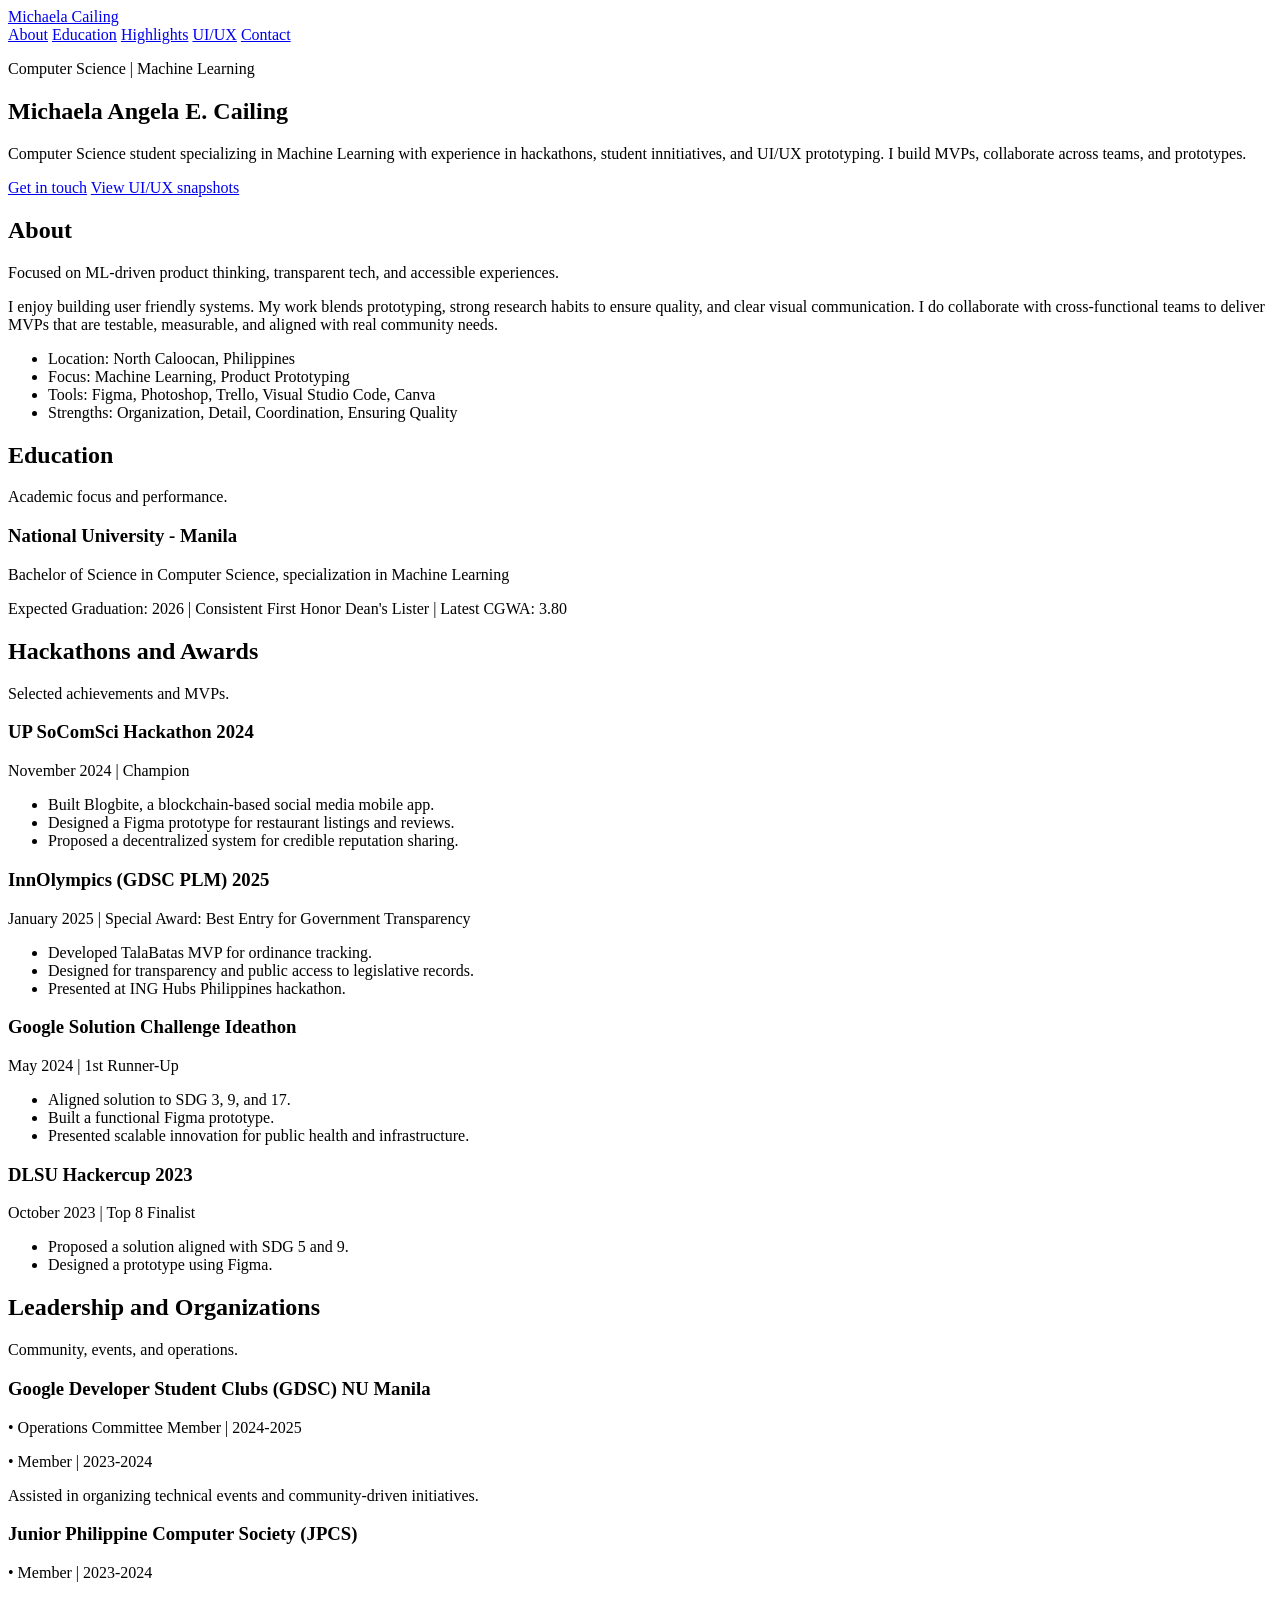
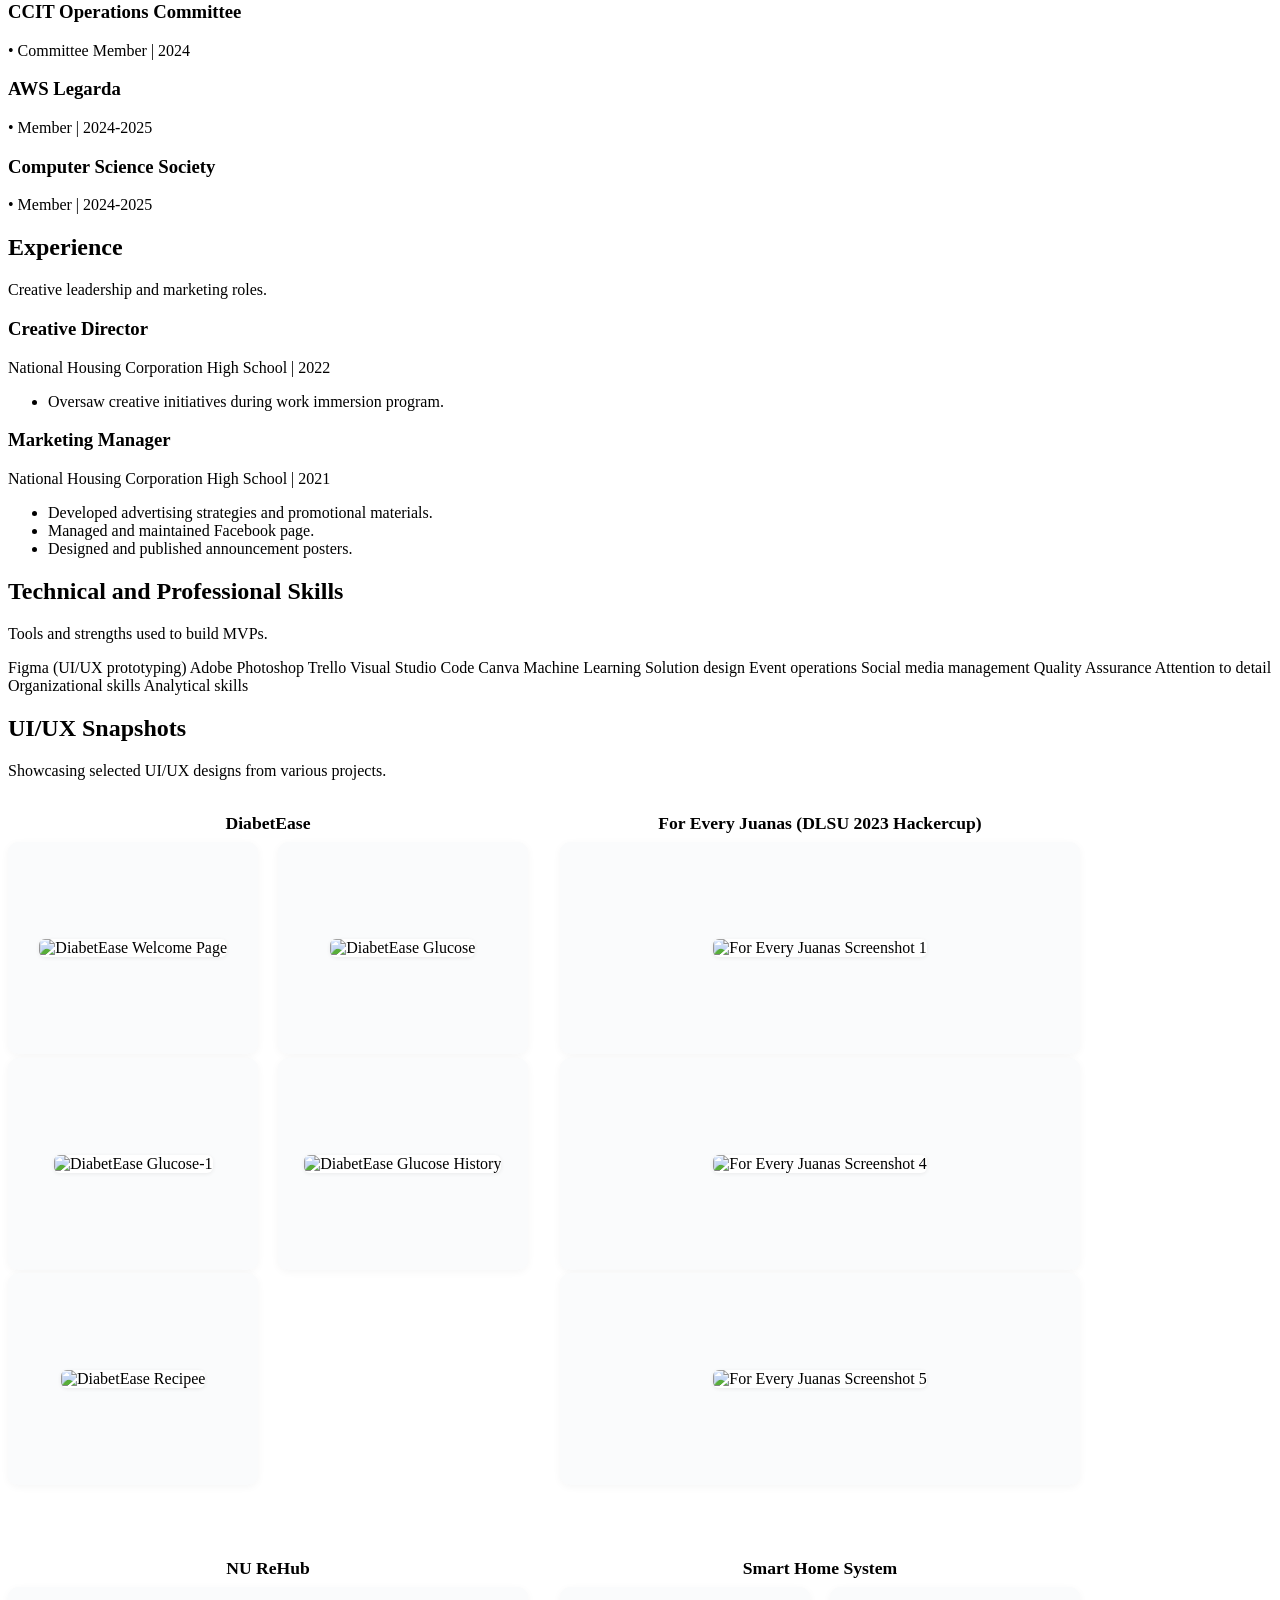
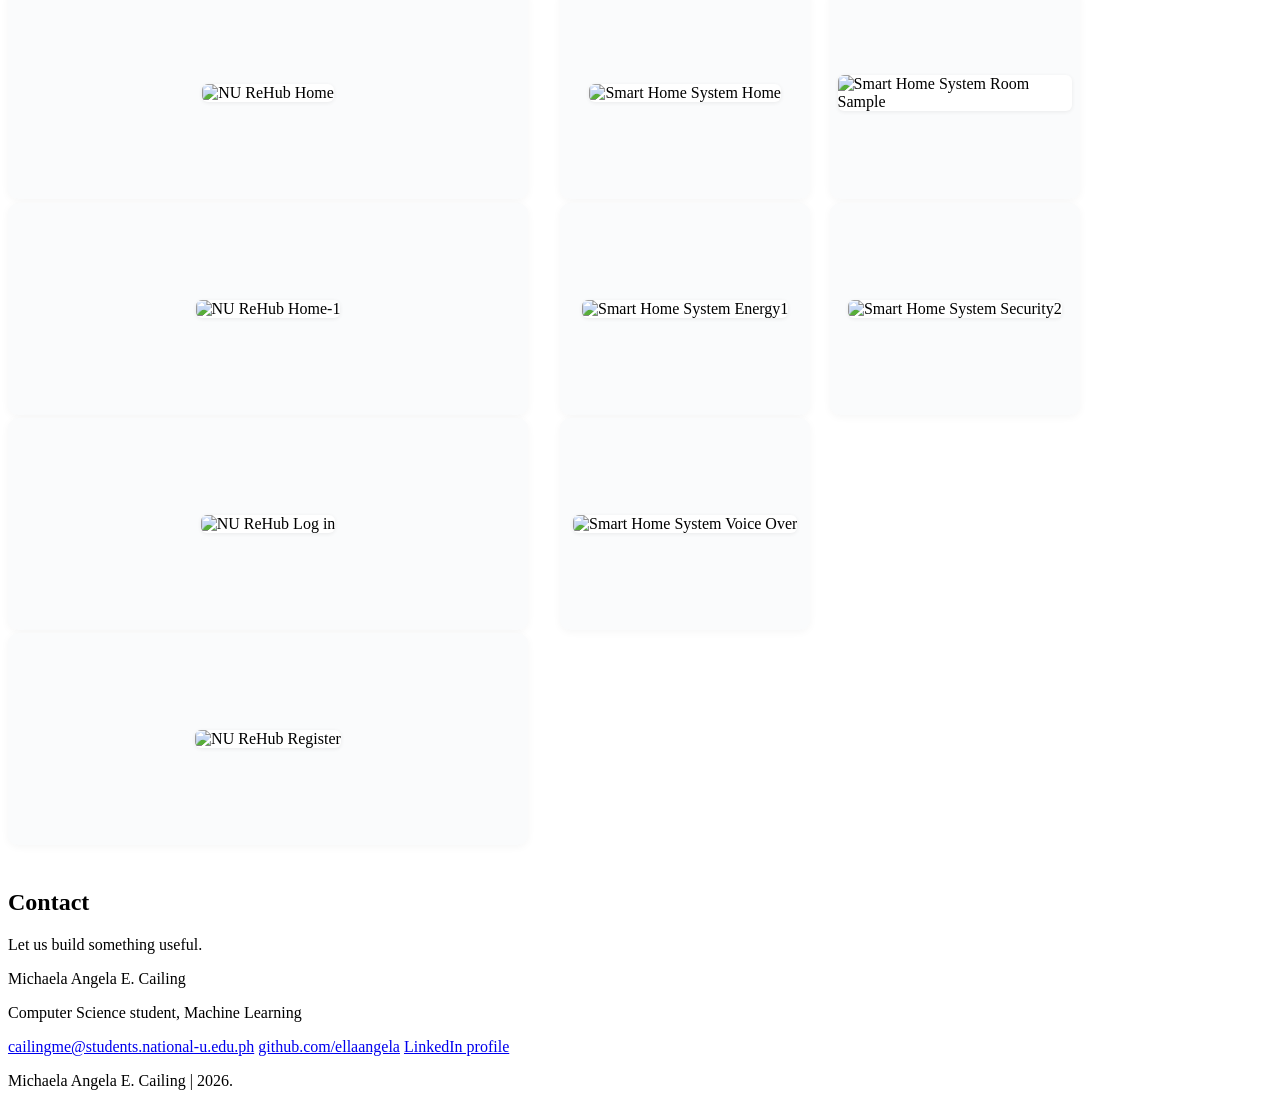
==== index.html @ 57c5bf13 "Restore index.html content" ====
<!doctype html>
<html lang="en">
  <head>
    <meta charset="utf-8" />
    <meta name="viewport" content="width=device-width, initial-scale=1" />
    <title>Michaela Angela E. Cailing | Portfolio</title>
    <meta name="description" content="Portfolio of Michaela Angela E. Cailing, Computer Science student specializing in Machine Learning." />
    <link rel="stylesheet" href="styles.css" />
  </head>
  <body>
    <div class="bg-texture" aria-hidden="true"></div>

    <header class="site-header">
      <div class="container header-inner">
        <a class="logo" href="#top">Michaela Cailing</a>
        <nav class="nav">
          <a href="#about">About</a>
          <a href="#education">Education</a>
          <a href="#highlights">Highlights</a>
          <a href="#uiux">UI/UX</a>
          <a href="#contact">Contact</a>
        </nav>
      </div>
    </header>

    <main id="top">
      <section class="hero container">
        <div class="hero-text">
          <p class="eyebrow">Computer Science | Machine Learning</p>
          <h1>Michaela Angela E. Cailing</h1>
          <p class="lead">
            Computer Science student specializing in Machine Learning with experience in hackathons, student innitiatives,
            and UI/UX prototyping. I build MVPs, collaborate across teams, and prototypes.
          </p>
          <div class="hero-actions">
            <a class="btn" href="#contact">Get in touch</a>
            <a class="btn ghost" href="#uiux">View UI/UX snapshots</a>
          </div>
        </div>
      </section>

      <section id="about" class="section container reveal">
        <div class="section-head">
          <h2>About</h2>
          <p>Focused on ML-driven product thinking, transparent tech, and accessible experiences.</p>
        </div>
        <div class="two-col">
          <p>
            I enjoy building user friendly systems. My work blends prototyping, strong
            research habits to ensure quality, and clear visual communication. I do collaborate with cross-functional teams to deliver
            MVPs that are testable, measurable, and aligned with real community needs.
          </p>
          <ul class="quick-facts">
            <li>Location: North Caloocan, Philippines</li>
            <li>Focus: Machine Learning, Product Prototyping</li>
            <li>Tools: Figma, Photoshop, Trello, Visual Studio Code, Canva</li>
            <li>Strengths: Organization, Detail, Coordination, Ensuring Quality</li>
          </ul>
        </div>
      </section>

      <section id="education" class="section container reveal">
        <div class="section-head">
          <h2>Education</h2>
          <p>Academic focus and performance.</p>
        </div>
        <div class="card">
          <h3>National University - Manila</h3>
          <p>Bachelor of Science in Computer Science, specialization in Machine Learning</p>
          <p class="muted">Expected Graduation: 2026 | Consistent First Honor Dean's Lister | Latest CGWA: 3.80</p>
        </div>
      </section>

      <section id="highlights" class="section container reveal">
        <div class="section-head">
          <h2>Hackathons and Awards</h2>
          <p>Selected achievements and MVPs.</p>
        </div>
        <div class="grid">
          <article class="card">
            <h3>UP SoComSci Hackathon 2024</h3>
            <p class="muted">November 2024 | Champion</p>
            <ul>
              <li>Built Blogbite, a blockchain-based social media mobile app.</li>
              <li>Designed a Figma prototype for restaurant listings and reviews.</li>
              <li>Proposed a decentralized system for credible reputation sharing.</li>
            </ul>
          </article>
          <article class="card">
            <h3>InnOlympics (GDSC PLM) 2025</h3>
            <p class="muted">January 2025 | Special Award: Best Entry for Government Transparency</p>
            <ul>
              <li>Developed TalaBatas MVP for ordinance tracking.</li>
              <li>Designed for transparency and public access to legislative records.</li>
              <li>Presented at ING Hubs Philippines hackathon.</li>
            </ul>
          </article>
          <article class="card">
            <h3>Google Solution Challenge Ideathon</h3>
            <p class="muted">May 2024 | 1st Runner-Up</p>
            <ul>
              <li>Aligned solution to SDG 3, 9, and 17.</li>
              <li>Built a functional Figma prototype.</li>
              <li>Presented scalable innovation for public health and infrastructure.</li>
            </ul>
          </article>
          <article class="card">
            <h3>DLSU Hackercup 2023</h3>
            <p class="muted">October 2023 | Top 8 Finalist</p>
            <ul>
              <li>Proposed a solution aligned with SDG 5 and 9.</li>
              <li>Designed a prototype using Figma.</li>
            </ul>
          </article>
        </div>
      </section>

      <section id="leadership" class="section container reveal">
        <div class="section-head">
          <h2>Leadership and Organizations</h2>
          <p>Community, events, and operations.</p>
        </div>
        <div class="grid">
          <div class="card">
            <h3>Google Developer Student Clubs (GDSC) NU Manila</h3>
            <p class="muted">• Operations Committee Member | 2024-2025</p>
            <p class="muted">• Member | 2023-2024</p>
            <p>Assisted in organizing technical events and community-driven initiatives.</p>
          </div>
          <div class="card">
            <h3>Junior Philippine Computer Society (JPCS)</h3>
            <p class="muted">• Member | 2023-2024</p>
          </div>
          <div class="card">
            <h3>CCIT Operations Committee</h3>
            <p class="muted">• Committee Member | 2024</p>
          </div>
          <div class="card">
            <h3>AWS Legarda</h3>
            <p class="muted">• Member | 2024-2025</p>
          </div>
          <div class="card">
            <h3>Computer Science Society</h3>
            <p class="muted">• Member | 2024-2025</p>
          </div>
        </div>
      </section>

      <section id="experience" class="section container reveal">
        <div class="section-head">
          <h2>Experience</h2>
          <p>Creative leadership and marketing roles.</p>
        </div>
        <div class="grid">
          <div class="card">
            <h3>Creative Director</h3>
            <p class="muted">National Housing Corporation High School | 2022</p>
            <ul>
              <li>Oversaw creative initiatives during work immersion program.</li>
            </ul>
          </div>
          <div class="card">
            <h3>Marketing Manager</h3>
            <p class="muted">National Housing Corporation High School | 2021</p>
            <ul>
              <li>Developed advertising strategies and promotional materials.</li>
              <li>Managed and maintained Facebook page.</li>
              <li>Designed and published announcement posters.</li>
            </ul>
          </div>
        </div>
      </section>

      <section id="skills" class="section container reveal">
        <div class="section-head">
          <h2>Technical and Professional Skills</h2>
          <p>Tools and strengths used to build MVPs.</p>
        </div>
        <div class="tags">
          <span>Figma (UI/UX prototyping)</span>
          <span>Adobe Photoshop</span>
          <span>Trello</span>
          <span>Visual Studio Code</span>
          <span>Canva</span>
          <span>Machine Learning</span>
          <span>Solution design</span>
          <span>Event operations</span>
          <span>Social media management</span>
          <span>Quality Assurance</span>
          <span>Attention to detail</span>
          <span>Organizational skills</span>
          <span>Analytical skills</span>
        </div>
      </section>

      <section id="uiux" class="section container reveal">
        <div class="section-head">
          <h2>UI/UX Snapshots</h2>
          <p>Showcasing selected UI/UX designs from various projects.</p>
        </div>
        <style>
          .gallery {
            display: flex;
            flex-wrap: wrap;
            gap: 2rem;
            justify-content: flex-start;
          }
          .snapshot-group {
            flex: 1 1 420px;
            min-width: 320px;
            max-width: 520px;
            margin-bottom: 2.5rem;
          }
          .snapshot-group h3 {
            margin-bottom: 0.5rem;
            font-size: 1.1rem;
            text-align: center;
          }
          .snapshot-list {
            display: grid;
            grid-template-columns: repeat(auto-fit, minmax(180px, 1fr));
            gap: 1.2rem;
          }
          .snapshot-list.one-col {
            grid-template-columns: 1fr;
          }
          .snapshot {
            display: flex;
            justify-content: center;
            align-items: center;
            background: #fafbfc;
            border-radius: 10px;
            box-shadow: 0 2px 8px rgba(0,0,0,0.04);
            padding: 0.5rem;
            min-height: 180px;
            height: 100%;
          }
          .snapshot img {
            max-width: 100%;
            max-height: 340px;
            width: auto;
            height: auto;
            object-fit: contain;
            border-radius: 6px;
            box-shadow: 0 1px 4px rgba(0,0,0,0.07);
            background: #fff;
          }
        </style>
        <div class="gallery">
          <div class="snapshot-group">
            <h3>DiabetEase</h3>
            <div class="snapshot-list">
              <div class="snapshot"><img src="assets/DiabetEase/Welcome Page.png" alt="DiabetEase Welcome Page" /></div>
              <div class="snapshot"><img src="assets/DiabetEase/Glucose.png" alt="DiabetEase Glucose" /></div>
              <div class="snapshot"><img src="assets/DiabetEase/Glucose-1.png" alt="DiabetEase Glucose-1" /></div>
              <div class="snapshot"><img src="assets/DiabetEase/Glucose History.png" alt="DiabetEase Glucose History" /></div>
              <div class="snapshot"><img src="assets/DiabetEase/Recipee.png" alt="DiabetEase Recipee" /></div>
            </div>
          </div>
          <div class="snapshot-group">
            <h3>For Every Juanas (DLSU 2023 Hackercup)</h3>
            <div class="snapshot-list one-col">
              <div class="snapshot"><img src="assets/For Every Juanas (DLSU 2023 Hackercup)/Screenshot_1.png" alt="For Every Juanas Screenshot 1" /></div>
              <div class="snapshot"><img src="assets/For Every Juanas (DLSU 2023 Hackercup)/Screenshot_4.png" alt="For Every Juanas Screenshot 4" /></div>
              <div class="snapshot"><img src="assets/For Every Juanas (DLSU 2023 Hackercup)/Screenshot_5.png" alt="For Every Juanas Screenshot 5" /></div>
            </div>
          </div>
          <div class="snapshot-group">
            <h3>NU ReHub</h3>
            <div class="snapshot-list one-col">
              <div class="snapshot"><img src="assets/NU ReHub/Home.png" alt="NU ReHub Home" /></div>
              <div class="snapshot"><img src="assets/NU ReHub/Home-1.png" alt="NU ReHub Home-1" /></div>
              <div class="snapshot"><img src="assets/NU ReHub/Log in.png" alt="NU ReHub Log in" /></div>
              <div class="snapshot"><img src="assets/NU ReHub/Register.png" alt="NU ReHub Register" /></div>
            </div>
          </div>
          <div class="snapshot-group">
            <h3>Smart Home System</h3>
            <div class="snapshot-list">
              <div class="snapshot"><img src="assets/Smart Home System/Home.png" alt="Smart Home System Home" /></div>
              <div class="snapshot"><img src="assets/Smart Home System/Room Sample.png" alt="Smart Home System Room Sample" /></div>
              <div class="snapshot"><img src="assets/Smart Home System/Energy1.png" alt="Smart Home System Energy1" /></div>
              <div class="snapshot"><img src="assets/Smart Home System/Security2.png" alt="Smart Home System Security2" /></div>
              <div class="snapshot"><img src="assets/Smart Home System/Voice Over.png" alt="Smart Home System Voice Over" /></div>
            </div>
          </div>
        </div>
      </section>

      <section id="contact" class="section container reveal">
        <div class="section-head">
          <h2>Contact</h2>
          <p>Let us build something useful.</p>
        </div>
        <div class="contact-card">
          <div>
            <p class="contact-name">Michaela Angela E. Cailing</p>
            <p class="muted">Computer Science student, Machine Learning</p>
          </div>
          <div class="contact-links">
            <a href="mailto:cailingme@students.national-u.edu.ph">cailingme@students.national-u.edu.ph</a>
            <a href="https://github.com/ellaangela" target="_blank" rel="noreferrer">github.com/ellaangela</a>
            <a href="https://www.linkedin.com/in/michaela-angela-e-cailing-a503332a2/" target="_blank" rel="noreferrer">LinkedIn profile</a>
          </div>
        </div>
      </section>
    </main>

    <footer class="site-footer">
      <div class="container footer-inner">
        <p>Michaela Angela E. Cailing | 2026.</p>
      </div>
    </footer>

    <script src="script.js"></script>
  </body>
</html>
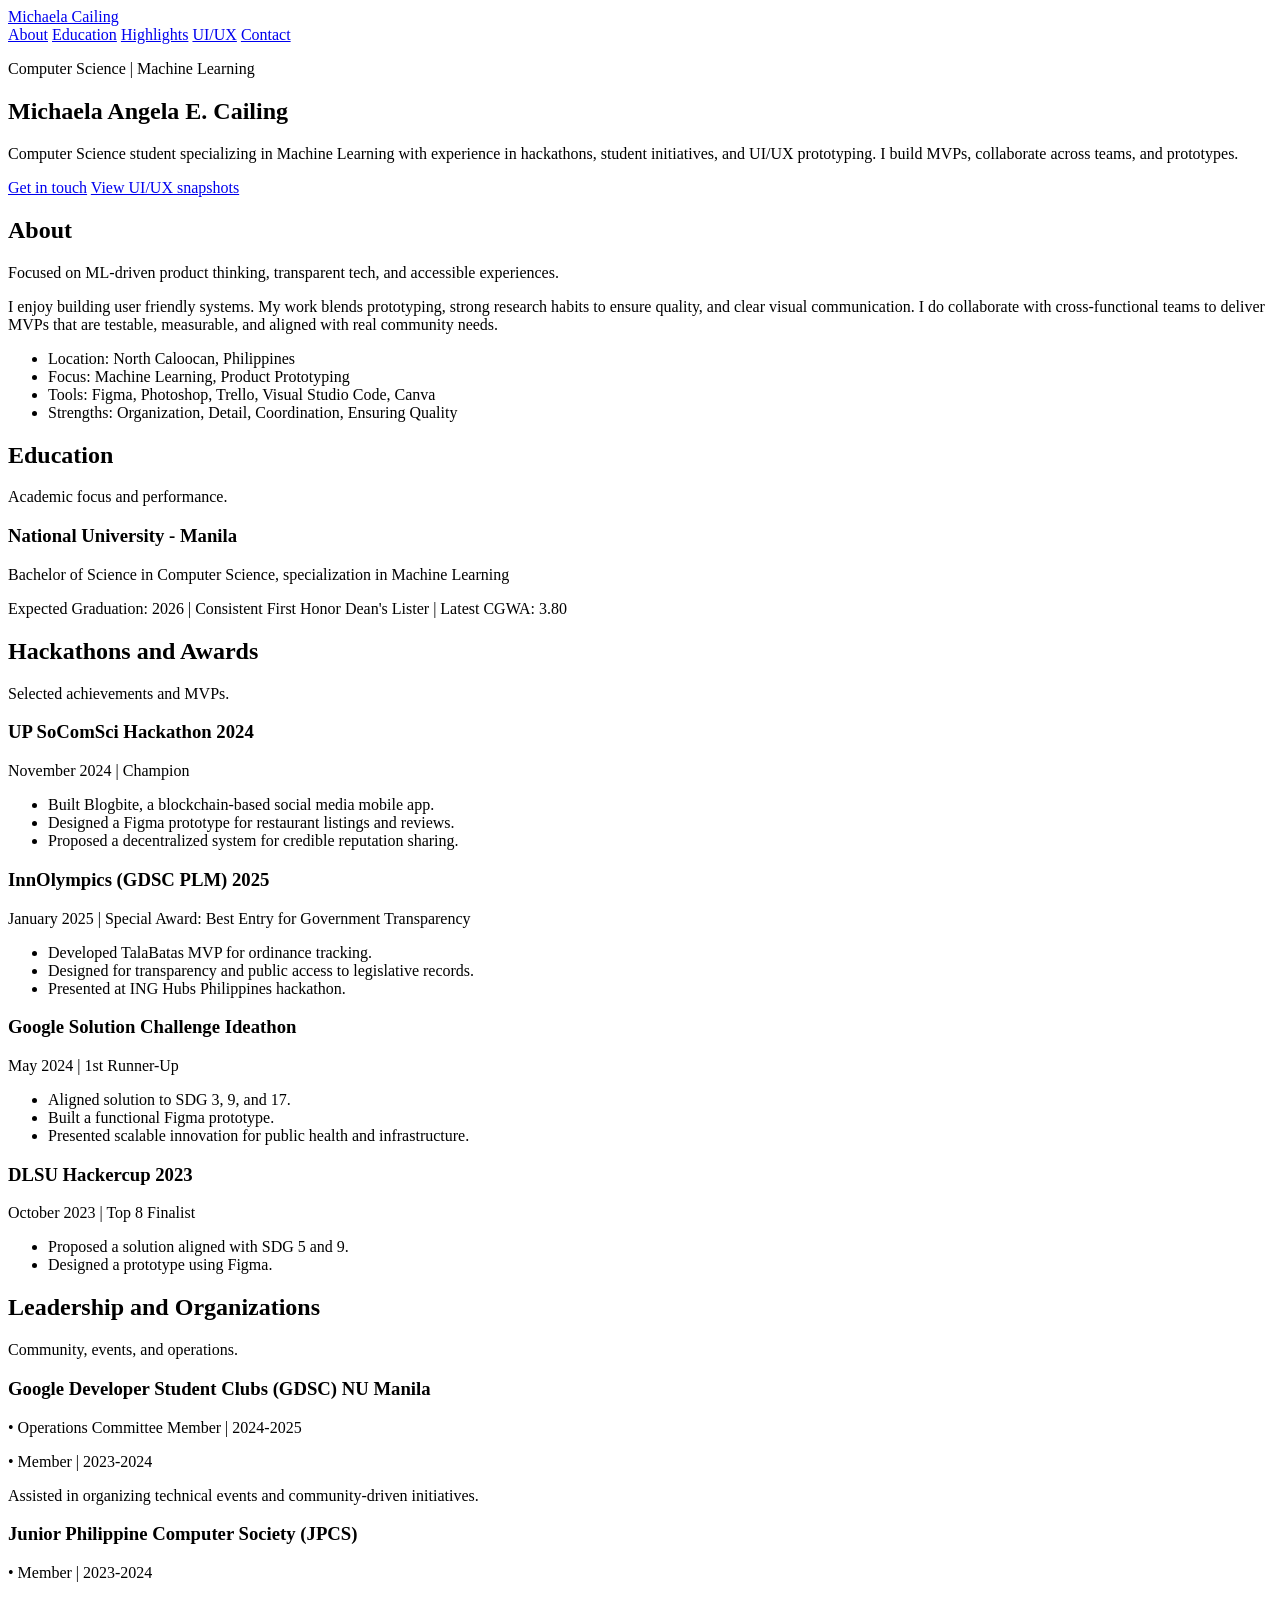
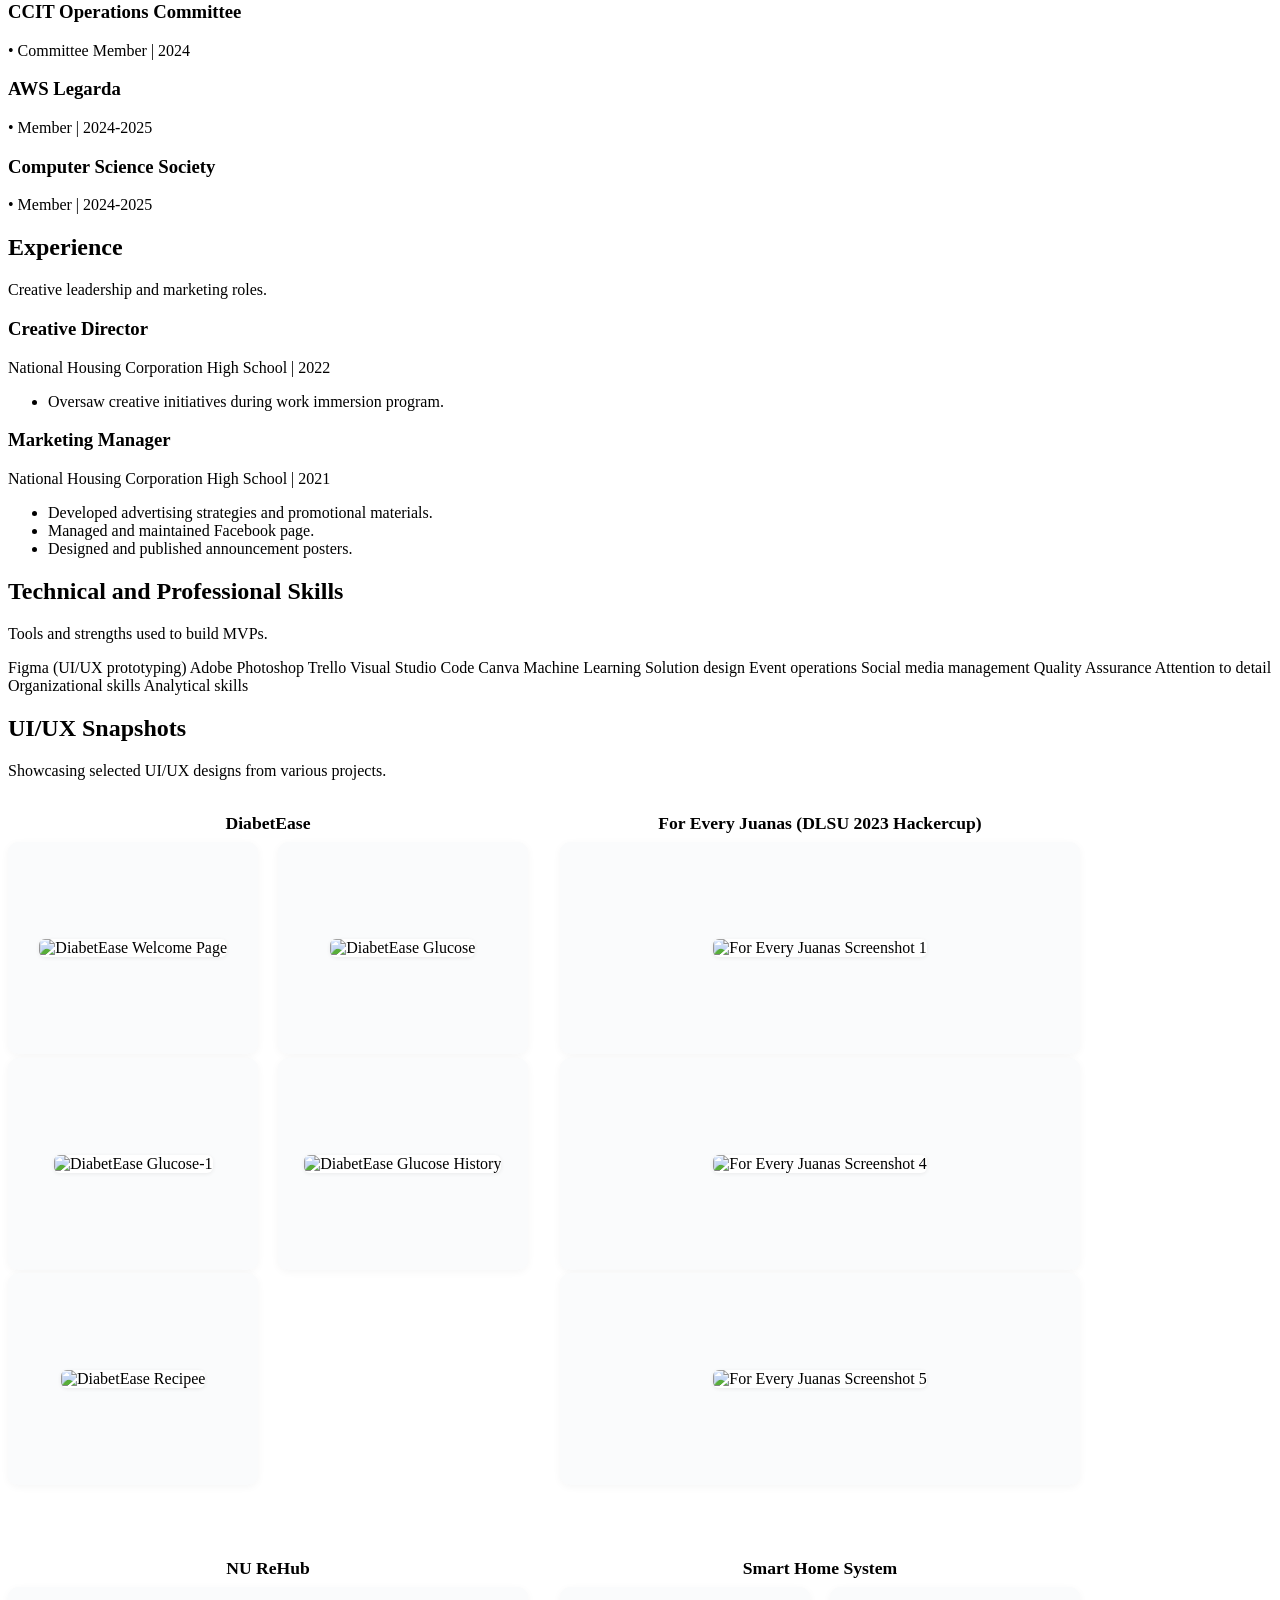
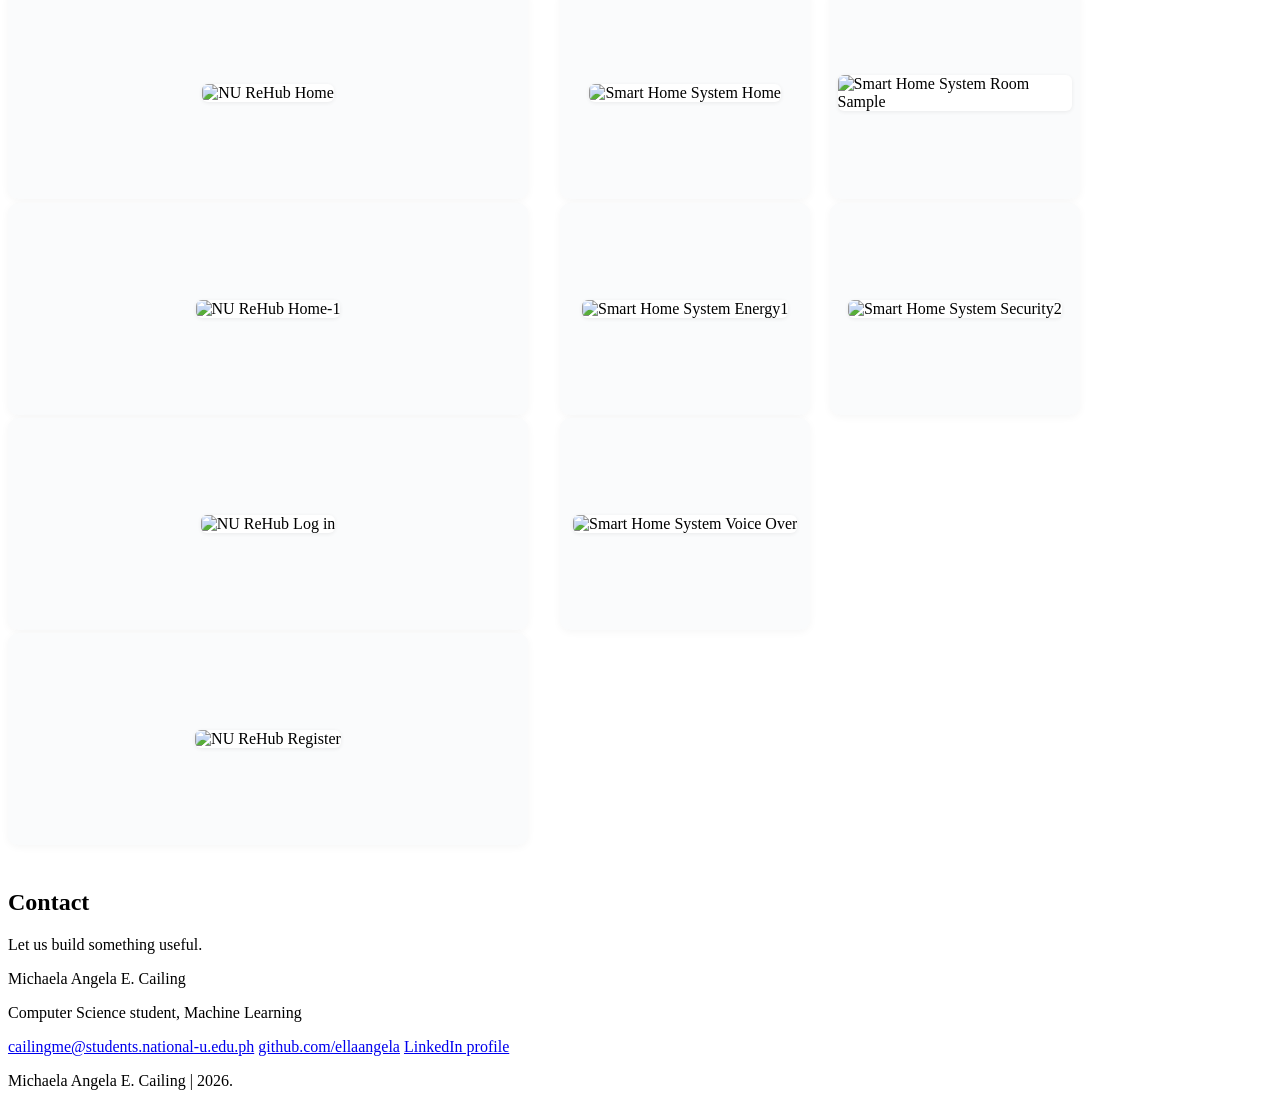
==== commit 1afebe8d: "Update index.html" ====
--- a/index.html
+++ b/index.html
@@ -29,7 +29,7 @@
           <p class="eyebrow">Computer Science | Machine Learning</p>
           <h1>Michaela Angela E. Cailing</h1>
           <p class="lead">
-            Computer Science student specializing in Machine Learning with experience in hackathons, student innitiatives,
+            Computer Science student specializing in Machine Learning with experience in hackathons, student initiatives,
             and UI/UX prototyping. I build MVPs, collaborate across teams, and prototypes.
           </p>
           <div class="hero-actions">
@@ -316,3 +316,4 @@
   </body>
 </html>
 
+
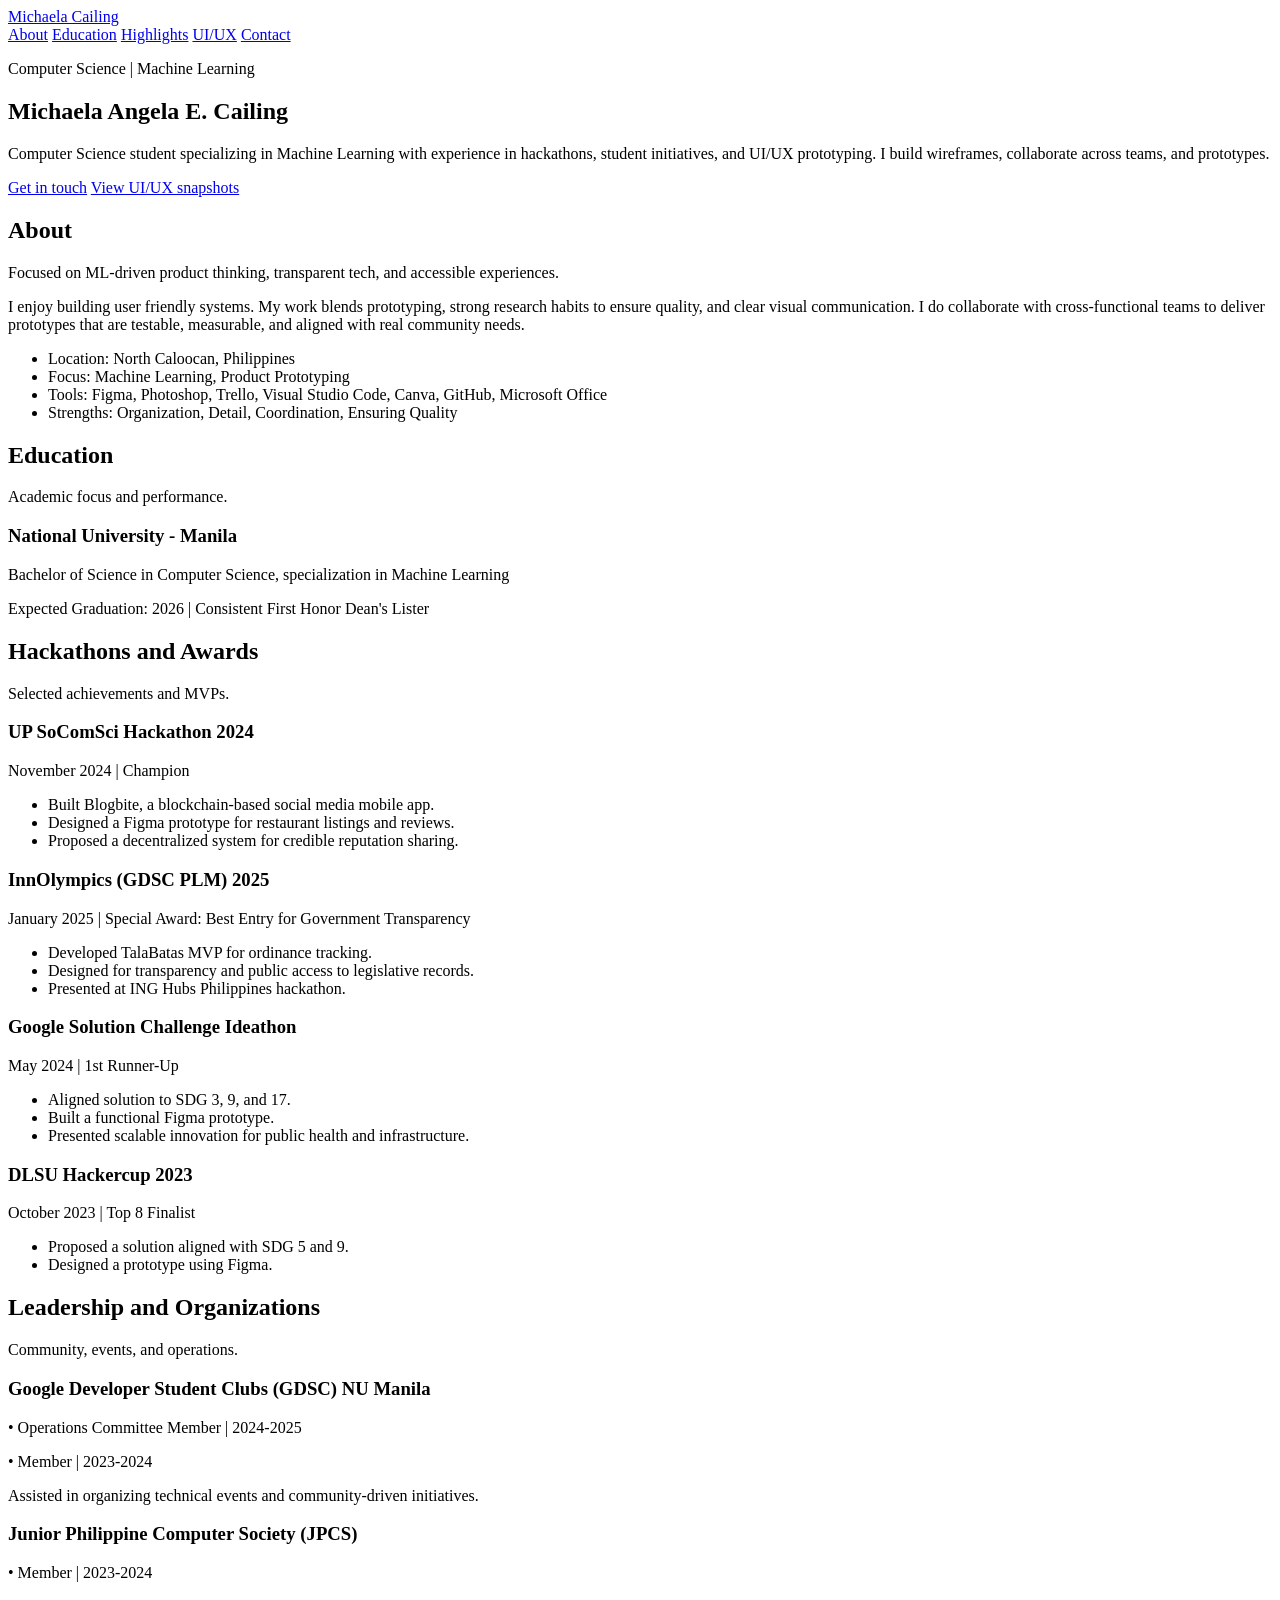
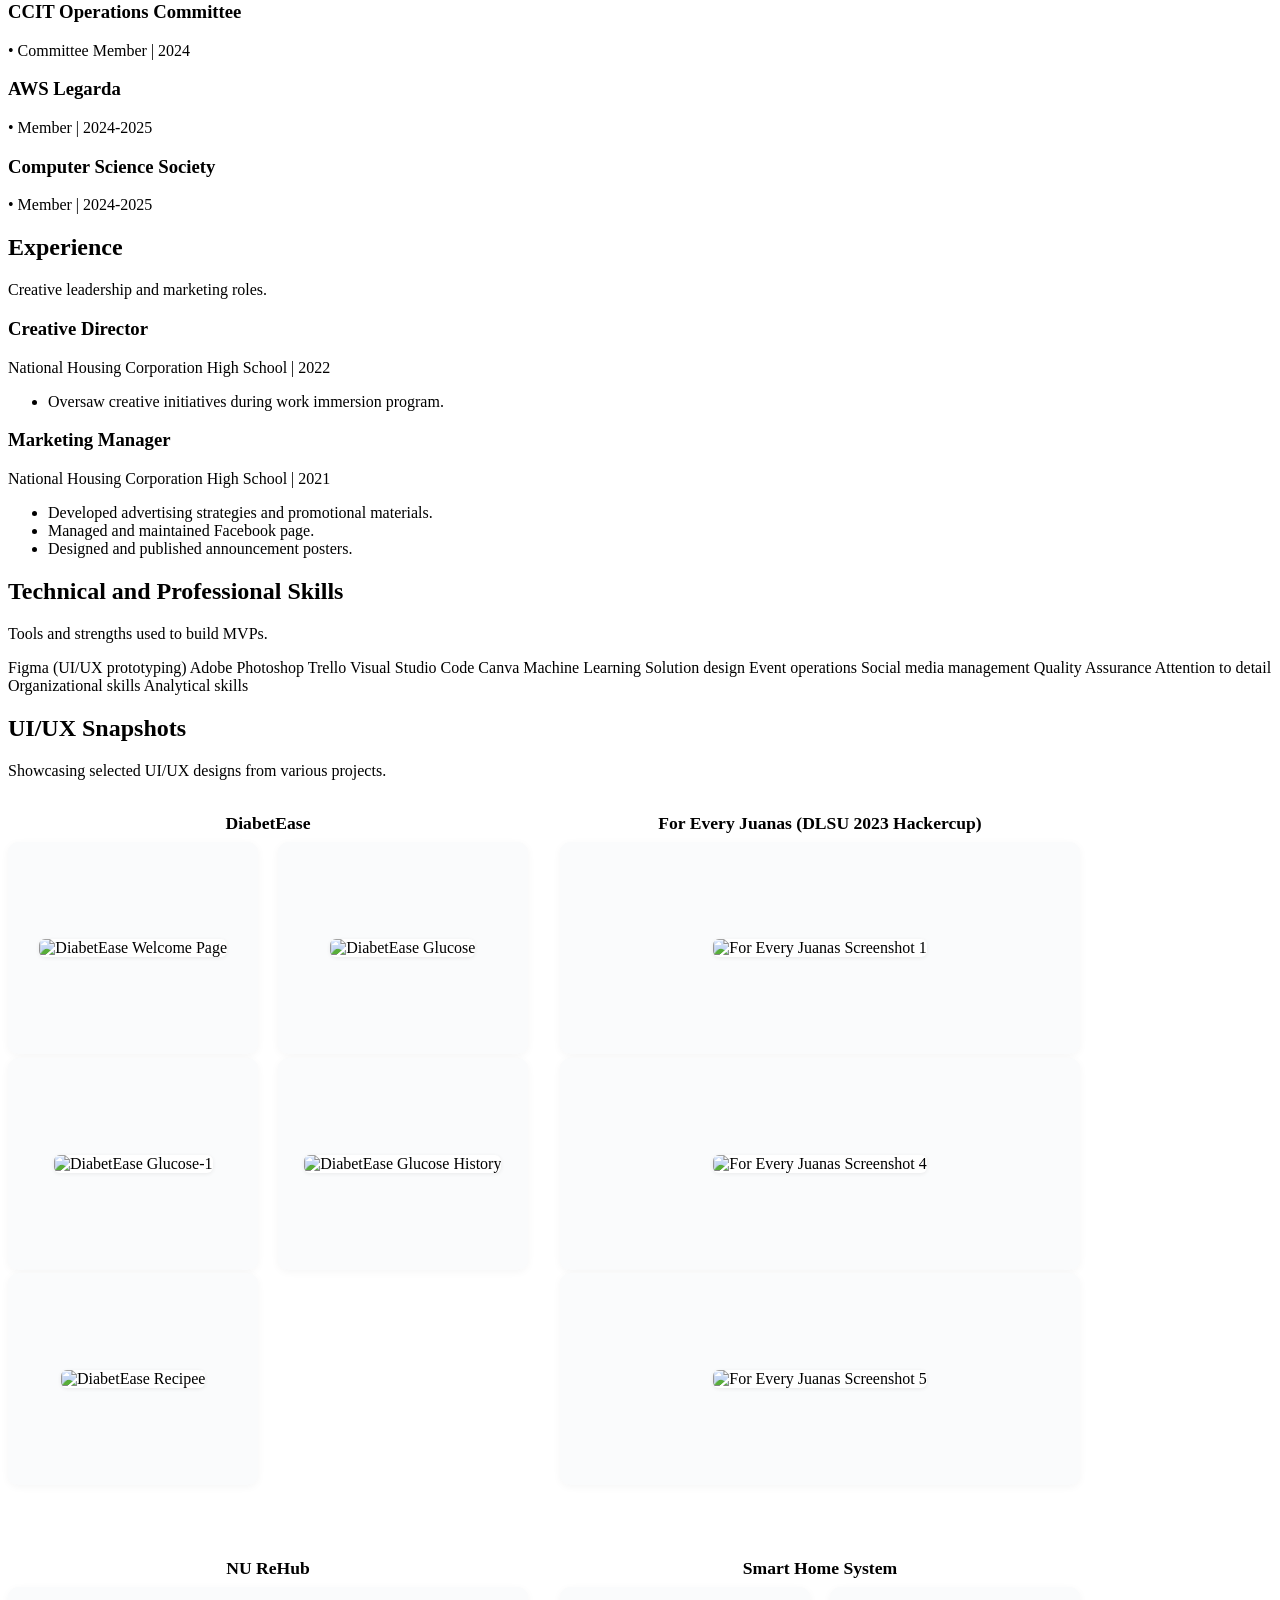
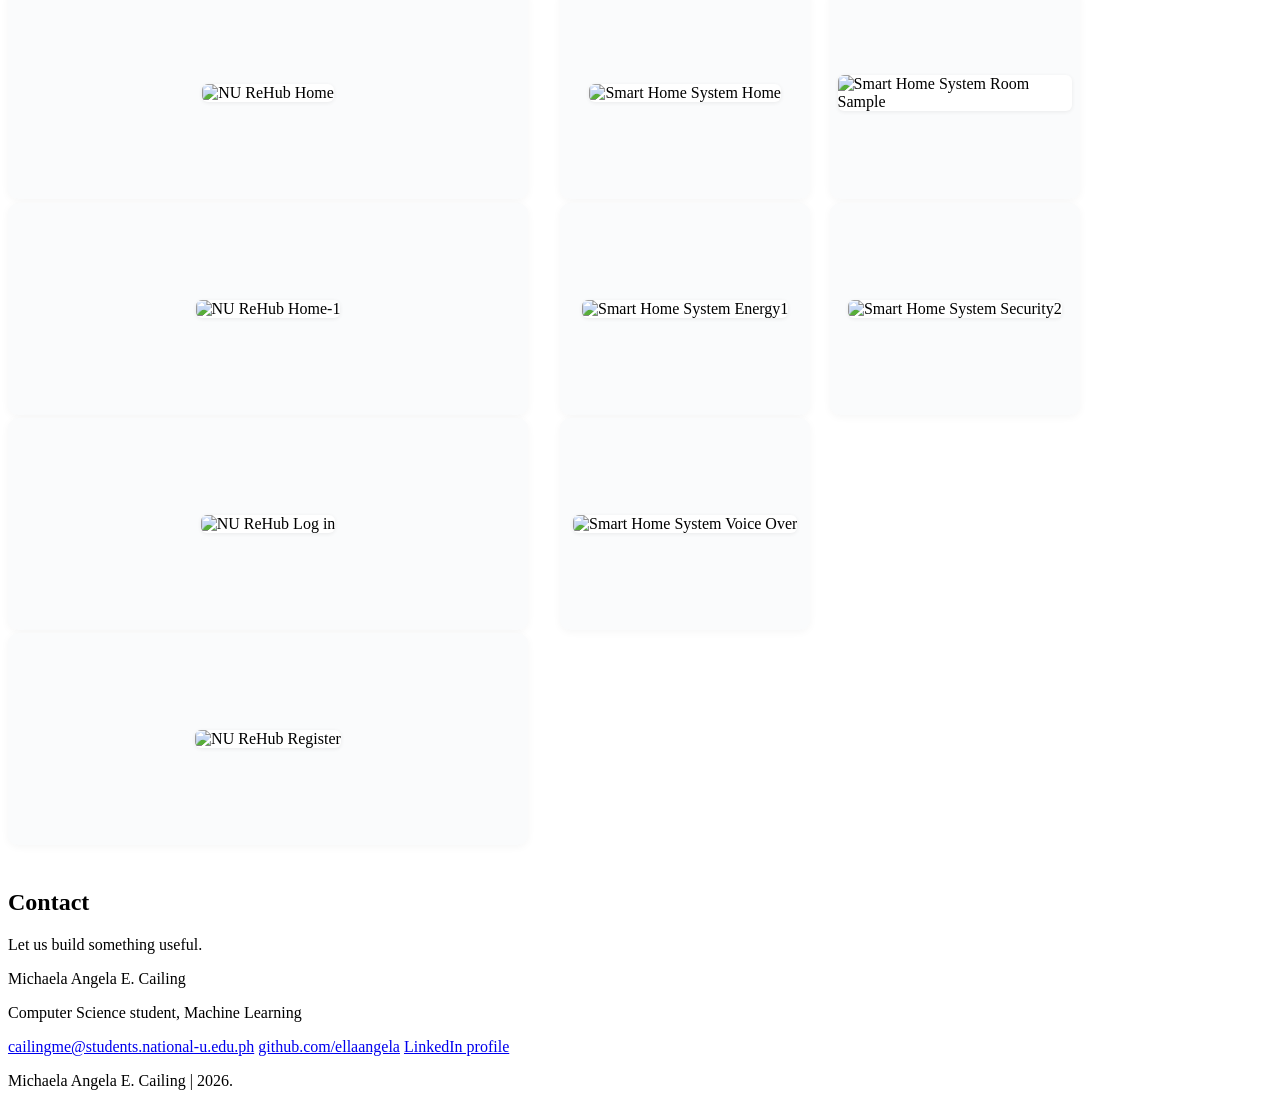
==== commit 3efcf8b4: "Update index.html" ====
--- a/index.html
+++ b/index.html
@@ -30,7 +30,7 @@
           <h1>Michaela Angela E. Cailing</h1>
           <p class="lead">
             Computer Science student specializing in Machine Learning with experience in hackathons, student initiatives,
-            and UI/UX prototyping. I build MVPs, collaborate across teams, and prototypes.
+            and UI/UX prototyping. I build wireframes, collaborate across teams, and prototypes.
           </p>
           <div class="hero-actions">
             <a class="btn" href="#contact">Get in touch</a>
@@ -48,12 +48,12 @@
           <p>
             I enjoy building user friendly systems. My work blends prototyping, strong
             research habits to ensure quality, and clear visual communication. I do collaborate with cross-functional teams to deliver
-            MVPs that are testable, measurable, and aligned with real community needs.
+            prototypes that are testable, measurable, and aligned with real community needs.
           </p>
           <ul class="quick-facts">
             <li>Location: North Caloocan, Philippines</li>
             <li>Focus: Machine Learning, Product Prototyping</li>
-            <li>Tools: Figma, Photoshop, Trello, Visual Studio Code, Canva</li>
+            <li>Tools: Figma, Photoshop, Trello, Visual Studio Code, Canva, GitHub, Microsoft Office</li>
             <li>Strengths: Organization, Detail, Coordination, Ensuring Quality</li>
           </ul>
         </div>
@@ -67,7 +67,7 @@
         <div class="card">
           <h3>National University - Manila</h3>
           <p>Bachelor of Science in Computer Science, specialization in Machine Learning</p>
-          <p class="muted">Expected Graduation: 2026 | Consistent First Honor Dean's Lister | Latest CGWA: 3.80</p>
+          <p class="muted">Expected Graduation: 2026 | Consistent First Honor Dean's Lister</p>
         </div>
       </section>
 
@@ -317,3 +317,5 @@
 </html>
 
 
+
+
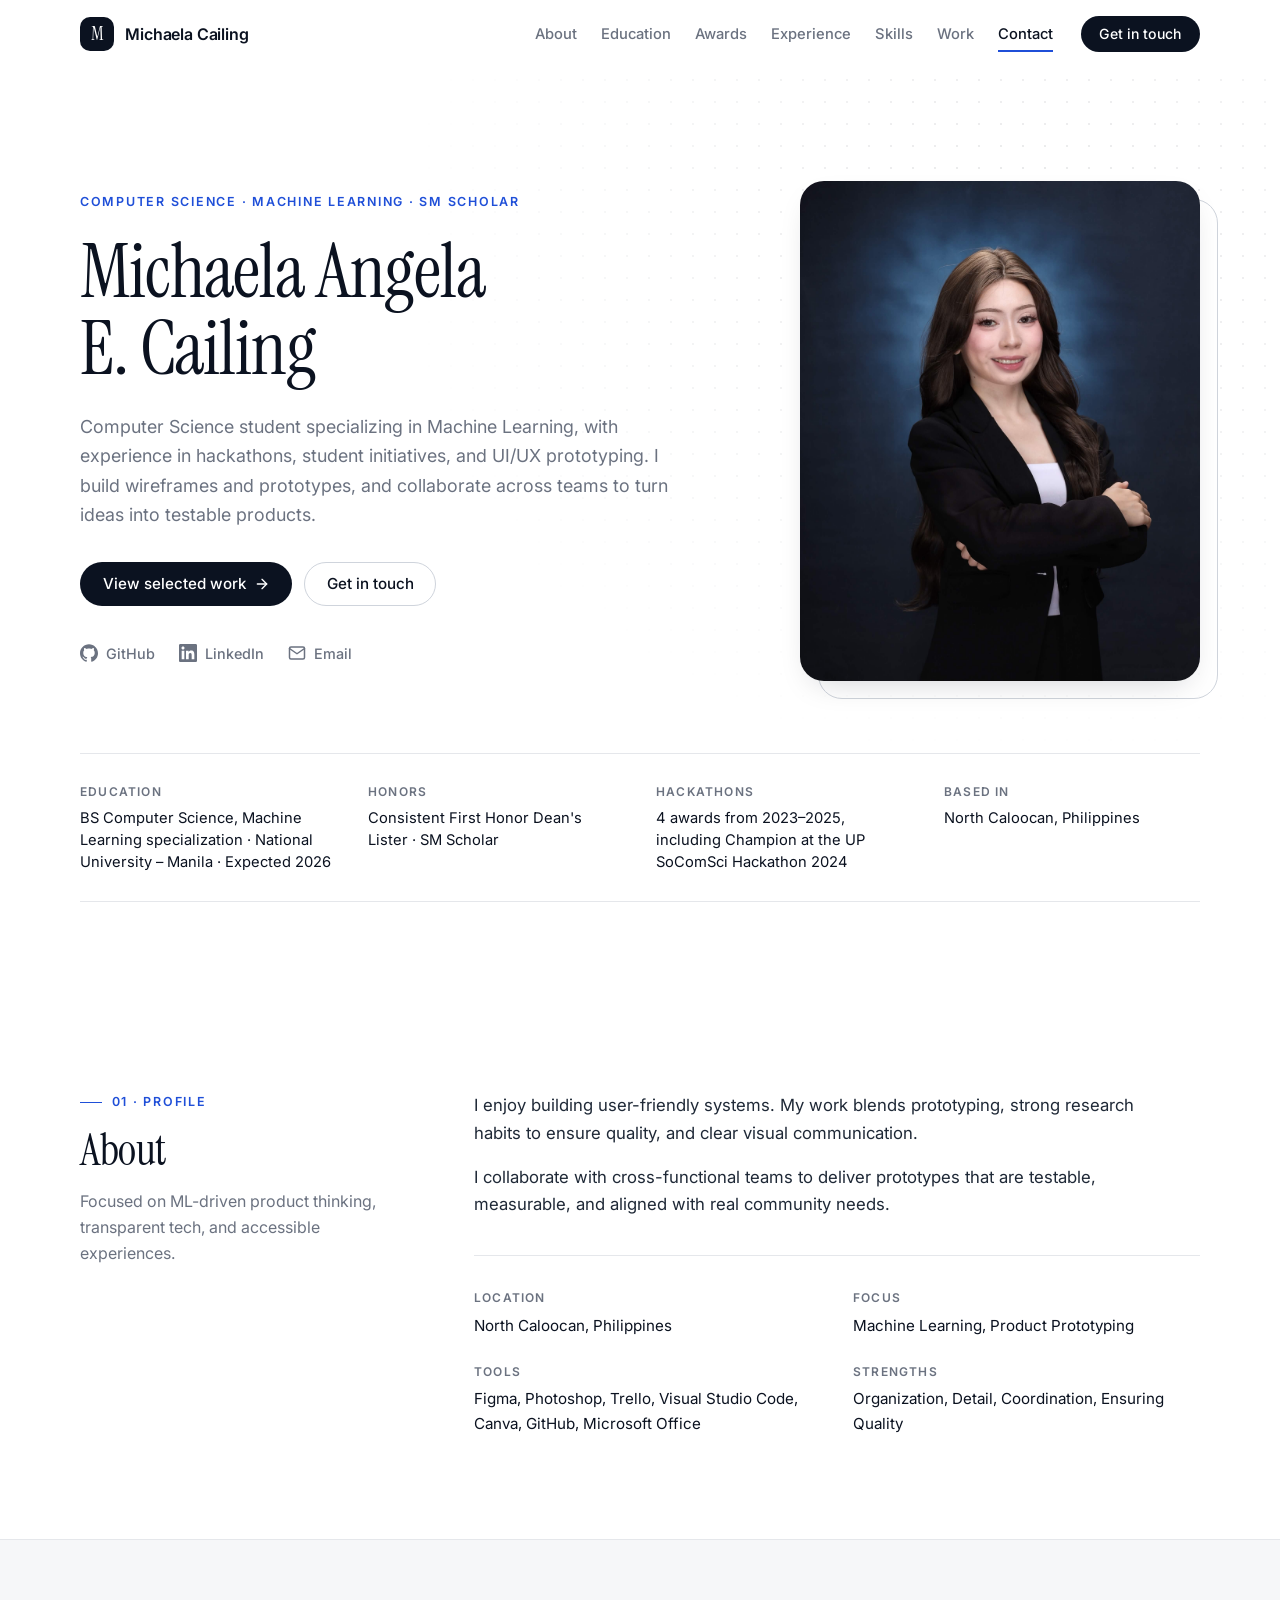
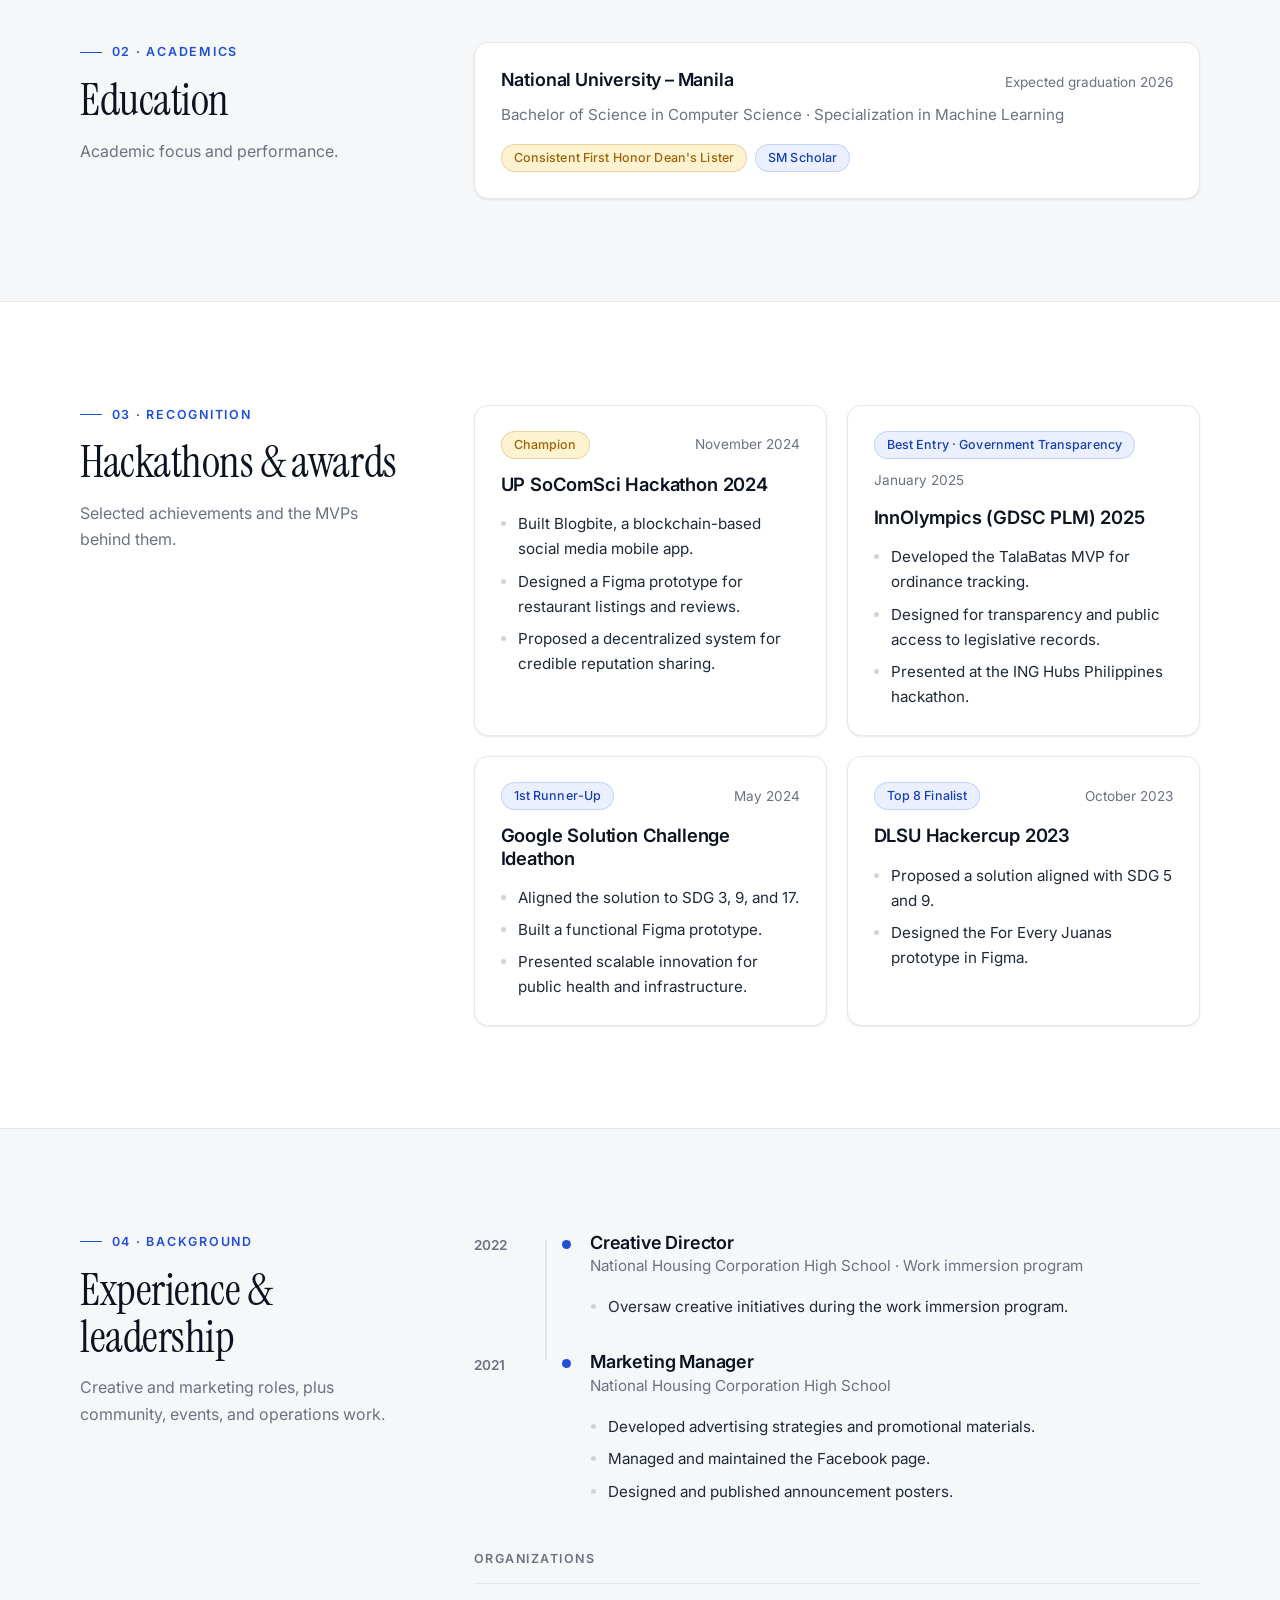
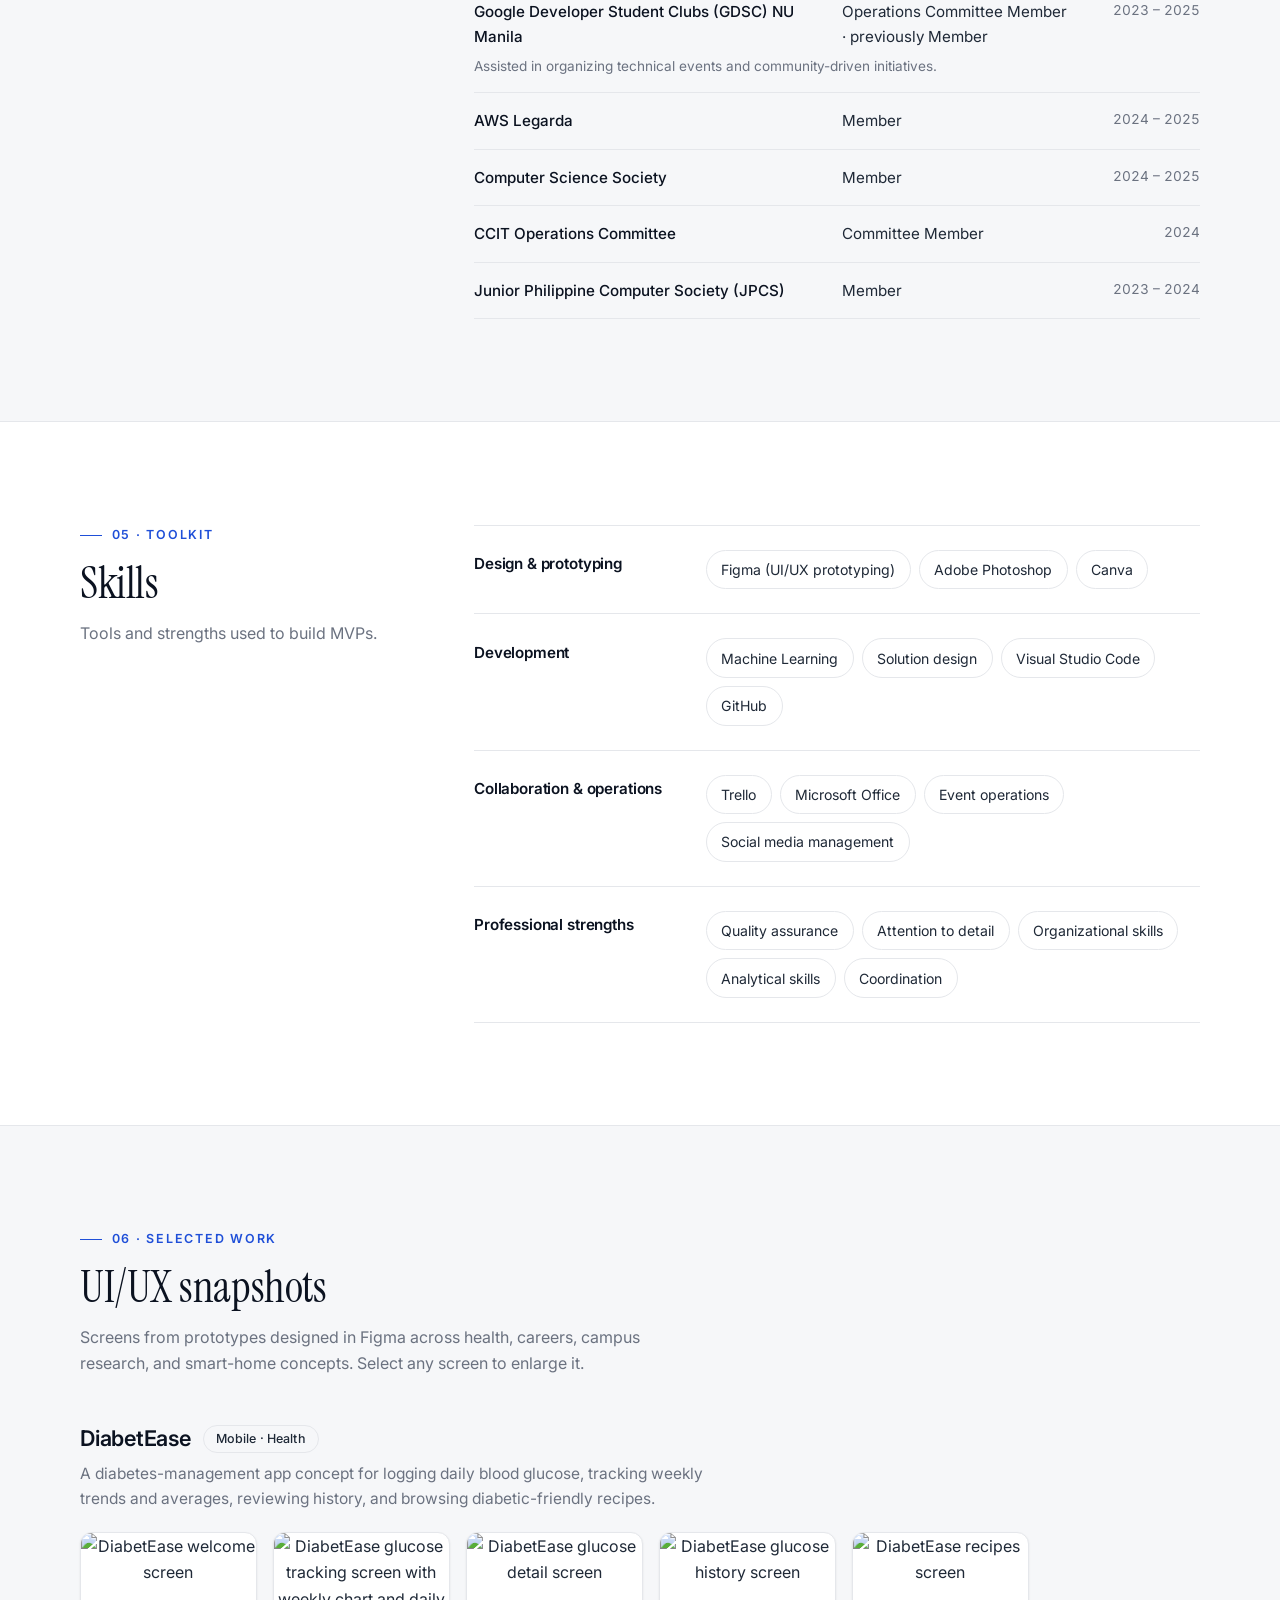
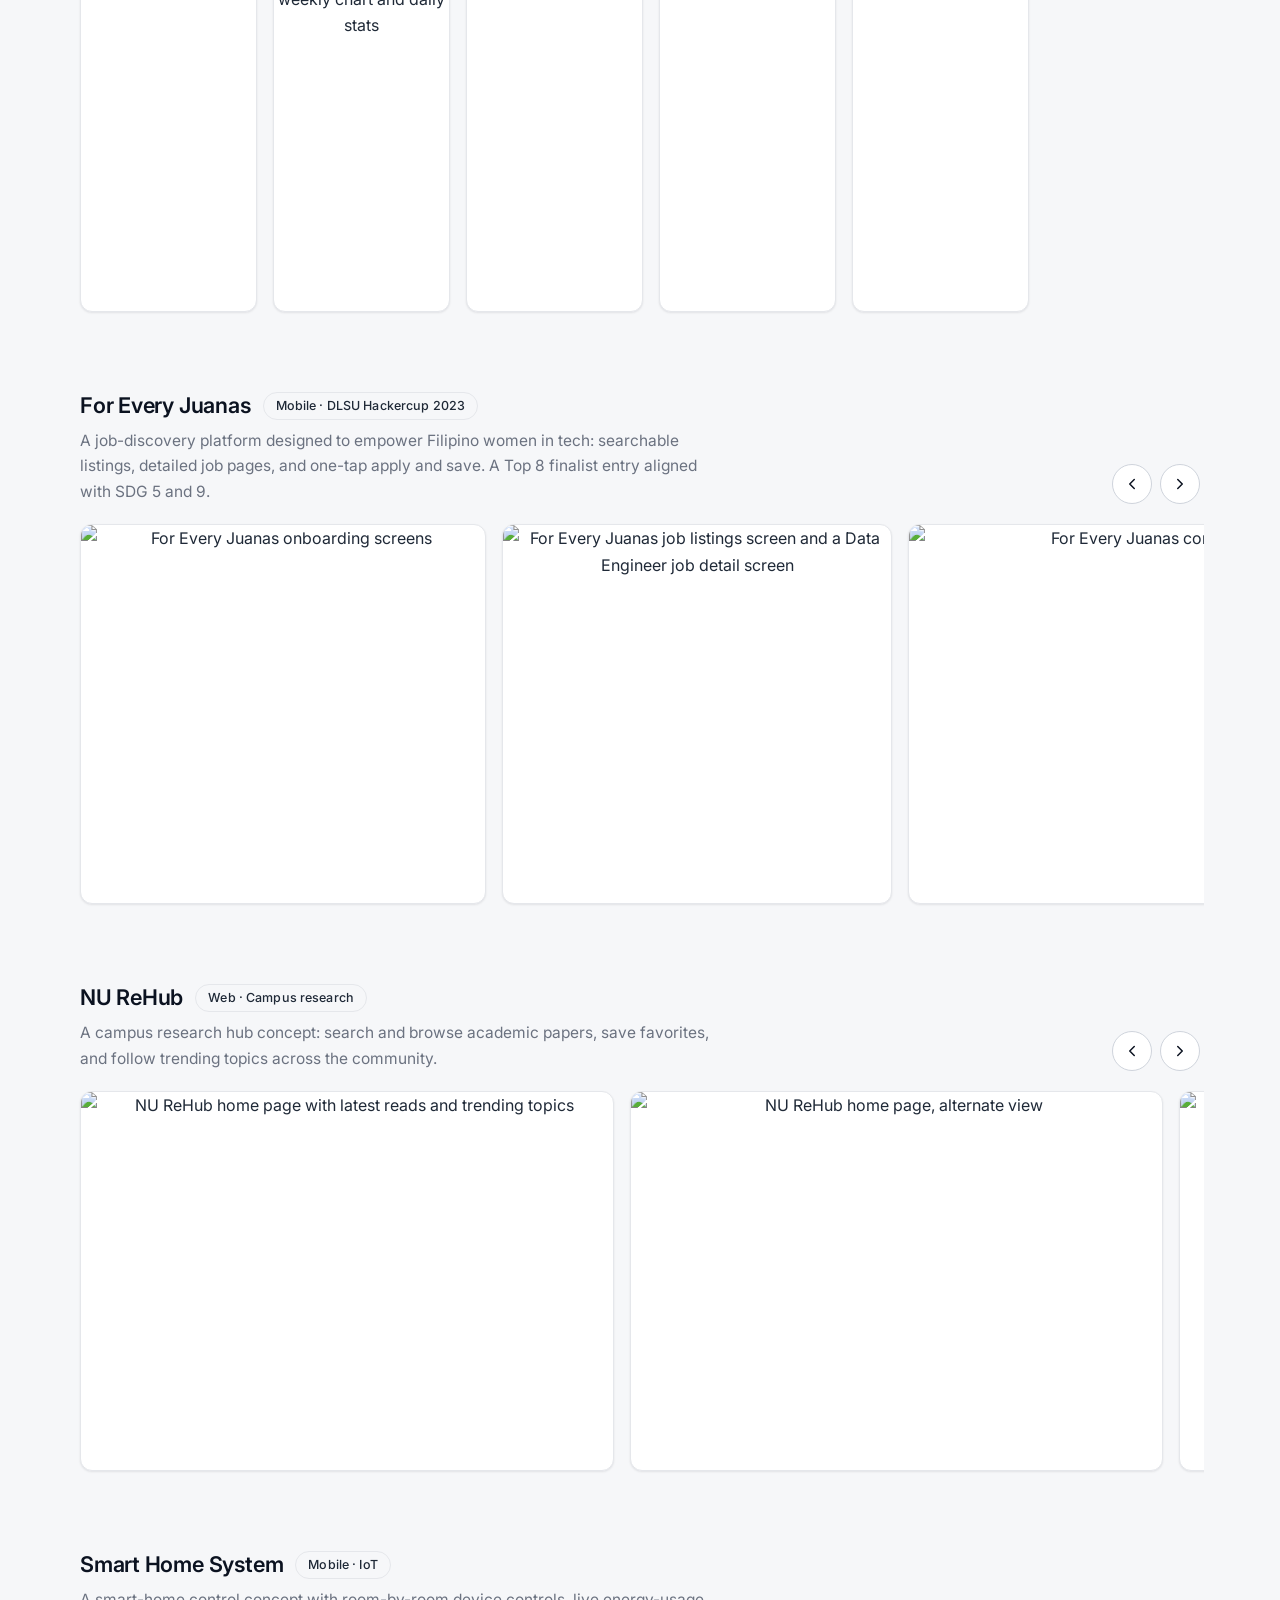
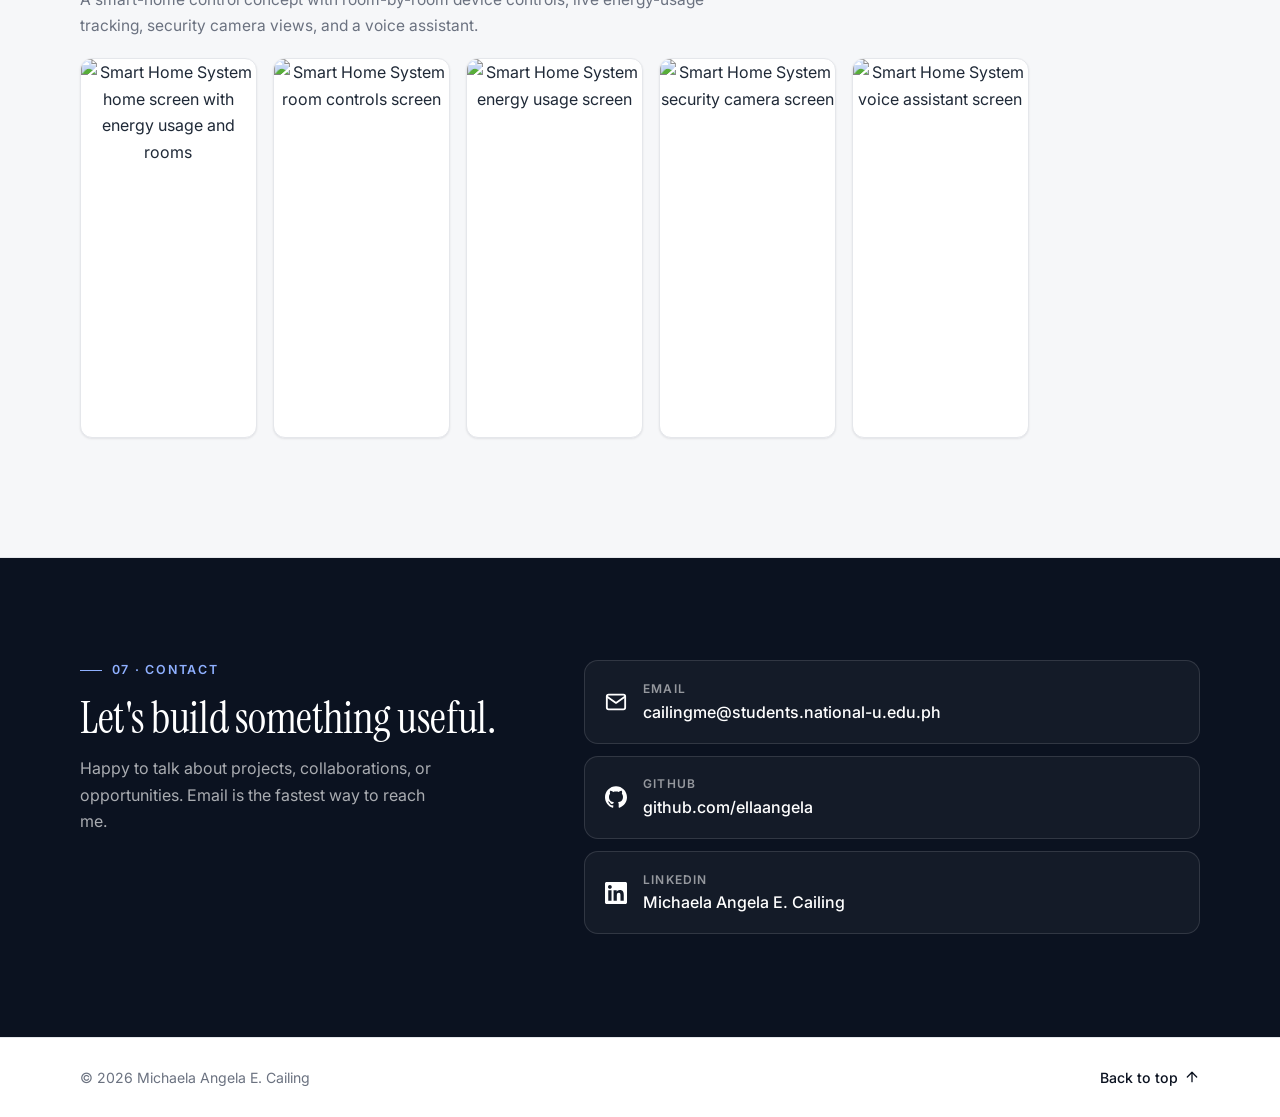
==== commit f1c00ab2: "." ====
--- a/index.html
+++ b/index.html
@@ -1,321 +1,649 @@
-<!doctype html>
-<html lang="en">
-  <head>
-    <meta charset="utf-8" />
-    <meta name="viewport" content="width=device-width, initial-scale=1" />
-    <title>Michaela Angela E. Cailing | Portfolio</title>
-    <meta name="description" content="Portfolio of Michaela Angela E. Cailing, Computer Science student specializing in Machine Learning." />
-    <link rel="stylesheet" href="styles.css" />
-  </head>
-  <body>
-    <div class="bg-texture" aria-hidden="true"></div>
-
-    <header class="site-header">
-      <div class="container header-inner">
-        <a class="logo" href="#top">Michaela Cailing</a>
-        <nav class="nav">
-          <a href="#about">About</a>
-          <a href="#education">Education</a>
-          <a href="#highlights">Highlights</a>
-          <a href="#uiux">UI/UX</a>
-          <a href="#contact">Contact</a>
-        </nav>
-      </div>
-    </header>
-
-    <main id="top">
-      <section class="hero container">
-        <div class="hero-text">
-          <p class="eyebrow">Computer Science | Machine Learning</p>
-          <h1>Michaela Angela E. Cailing</h1>
-          <p class="lead">
-            Computer Science student specializing in Machine Learning with experience in hackathons, student initiatives,
-            and UI/UX prototyping. I build wireframes, collaborate across teams, and prototypes.
-          </p>
-          <div class="hero-actions">
-            <a class="btn" href="#contact">Get in touch</a>
-            <a class="btn ghost" href="#uiux">View UI/UX snapshots</a>
-          </div>
-        </div>
-      </section>
-
-      <section id="about" class="section container reveal">
-        <div class="section-head">
-          <h2>About</h2>
-          <p>Focused on ML-driven product thinking, transparent tech, and accessible experiences.</p>
-        </div>
-        <div class="two-col">
-          <p>
-            I enjoy building user friendly systems. My work blends prototyping, strong
-            research habits to ensure quality, and clear visual communication. I do collaborate with cross-functional teams to deliver
-            prototypes that are testable, measurable, and aligned with real community needs.
-          </p>
-          <ul class="quick-facts">
-            <li>Location: North Caloocan, Philippines</li>
-            <li>Focus: Machine Learning, Product Prototyping</li>
-            <li>Tools: Figma, Photoshop, Trello, Visual Studio Code, Canva, GitHub, Microsoft Office</li>
-            <li>Strengths: Organization, Detail, Coordination, Ensuring Quality</li>
-          </ul>
-        </div>
-      </section>
-
-      <section id="education" class="section container reveal">
-        <div class="section-head">
-          <h2>Education</h2>
-          <p>Academic focus and performance.</p>
-        </div>
-        <div class="card">
-          <h3>National University - Manila</h3>
-          <p>Bachelor of Science in Computer Science, specialization in Machine Learning</p>
-          <p class="muted">Expected Graduation: 2026 | Consistent First Honor Dean's Lister</p>
-        </div>
-      </section>
-
-      <section id="highlights" class="section container reveal">
-        <div class="section-head">
-          <h2>Hackathons and Awards</h2>
-          <p>Selected achievements and MVPs.</p>
-        </div>
-        <div class="grid">
-          <article class="card">
-            <h3>UP SoComSci Hackathon 2024</h3>
-            <p class="muted">November 2024 | Champion</p>
-            <ul>
-              <li>Built Blogbite, a blockchain-based social media mobile app.</li>
-              <li>Designed a Figma prototype for restaurant listings and reviews.</li>
-              <li>Proposed a decentralized system for credible reputation sharing.</li>
-            </ul>
-          </article>
-          <article class="card">
-            <h3>InnOlympics (GDSC PLM) 2025</h3>
-            <p class="muted">January 2025 | Special Award: Best Entry for Government Transparency</p>
-            <ul>
-              <li>Developed TalaBatas MVP for ordinance tracking.</li>
-              <li>Designed for transparency and public access to legislative records.</li>
-              <li>Presented at ING Hubs Philippines hackathon.</li>
-            </ul>
-          </article>
-          <article class="card">
-            <h3>Google Solution Challenge Ideathon</h3>
-            <p class="muted">May 2024 | 1st Runner-Up</p>
-            <ul>
-              <li>Aligned solution to SDG 3, 9, and 17.</li>
-              <li>Built a functional Figma prototype.</li>
-              <li>Presented scalable innovation for public health and infrastructure.</li>
-            </ul>
-          </article>
-          <article class="card">
-            <h3>DLSU Hackercup 2023</h3>
-            <p class="muted">October 2023 | Top 8 Finalist</p>
-            <ul>
-              <li>Proposed a solution aligned with SDG 5 and 9.</li>
-              <li>Designed a prototype using Figma.</li>
-            </ul>
-          </article>
-        </div>
-      </section>
-
-      <section id="leadership" class="section container reveal">
-        <div class="section-head">
-          <h2>Leadership and Organizations</h2>
-          <p>Community, events, and operations.</p>
-        </div>
-        <div class="grid">
-          <div class="card">
-            <h3>Google Developer Student Clubs (GDSC) NU Manila</h3>
-            <p class="muted">• Operations Committee Member | 2024-2025</p>
-            <p class="muted">• Member | 2023-2024</p>
-            <p>Assisted in organizing technical events and community-driven initiatives.</p>
-          </div>
-          <div class="card">
-            <h3>Junior Philippine Computer Society (JPCS)</h3>
-            <p class="muted">• Member | 2023-2024</p>
-          </div>
-          <div class="card">
-            <h3>CCIT Operations Committee</h3>
-            <p class="muted">• Committee Member | 2024</p>
-          </div>
-          <div class="card">
-            <h3>AWS Legarda</h3>
-            <p class="muted">• Member | 2024-2025</p>
-          </div>
-          <div class="card">
-            <h3>Computer Science Society</h3>
-            <p class="muted">• Member | 2024-2025</p>
-          </div>
-        </div>
-      </section>
-
-      <section id="experience" class="section container reveal">
-        <div class="section-head">
-          <h2>Experience</h2>
-          <p>Creative leadership and marketing roles.</p>
-        </div>
-        <div class="grid">
-          <div class="card">
-            <h3>Creative Director</h3>
-            <p class="muted">National Housing Corporation High School | 2022</p>
-            <ul>
-              <li>Oversaw creative initiatives during work immersion program.</li>
-            </ul>
-          </div>
-          <div class="card">
-            <h3>Marketing Manager</h3>
-            <p class="muted">National Housing Corporation High School | 2021</p>
-            <ul>
-              <li>Developed advertising strategies and promotional materials.</li>
-              <li>Managed and maintained Facebook page.</li>
-              <li>Designed and published announcement posters.</li>
-            </ul>
-          </div>
-        </div>
-      </section>
-
-      <section id="skills" class="section container reveal">
-        <div class="section-head">
-          <h2>Technical and Professional Skills</h2>
-          <p>Tools and strengths used to build MVPs.</p>
-        </div>
-        <div class="tags">
-          <span>Figma (UI/UX prototyping)</span>
-          <span>Adobe Photoshop</span>
-          <span>Trello</span>
-          <span>Visual Studio Code</span>
-          <span>Canva</span>
-          <span>Machine Learning</span>
-          <span>Solution design</span>
-          <span>Event operations</span>
-          <span>Social media management</span>
-          <span>Quality Assurance</span>
-          <span>Attention to detail</span>
-          <span>Organizational skills</span>
-          <span>Analytical skills</span>
-        </div>
-      </section>
-
-      <section id="uiux" class="section container reveal">
-        <div class="section-head">
-          <h2>UI/UX Snapshots</h2>
-          <p>Showcasing selected UI/UX designs from various projects.</p>
-        </div>
-        <style>
-          .gallery {
-            display: flex;
-            flex-wrap: wrap;
-            gap: 2rem;
-            justify-content: flex-start;
-          }
-          .snapshot-group {
-            flex: 1 1 420px;
-            min-width: 320px;
-            max-width: 520px;
-            margin-bottom: 2.5rem;
-          }
-          .snapshot-group h3 {
-            margin-bottom: 0.5rem;
-            font-size: 1.1rem;
-            text-align: center;
-          }
-          .snapshot-list {
-            display: grid;
-            grid-template-columns: repeat(auto-fit, minmax(180px, 1fr));
-            gap: 1.2rem;
-          }
-          .snapshot-list.one-col {
-            grid-template-columns: 1fr;
-          }
-          .snapshot {
-            display: flex;
-            justify-content: center;
-            align-items: center;
-            background: #fafbfc;
-            border-radius: 10px;
-            box-shadow: 0 2px 8px rgba(0,0,0,0.04);
-            padding: 0.5rem;
-            min-height: 180px;
-            height: 100%;
-          }
-          .snapshot img {
-            max-width: 100%;
-            max-height: 340px;
-            width: auto;
-            height: auto;
-            object-fit: contain;
-            border-radius: 6px;
-            box-shadow: 0 1px 4px rgba(0,0,0,0.07);
-            background: #fff;
-          }
-        </style>
-        <div class="gallery">
-          <div class="snapshot-group">
-            <h3>DiabetEase</h3>
-            <div class="snapshot-list">
-              <div class="snapshot"><img src="assets/DiabetEase/Welcome Page.png" alt="DiabetEase Welcome Page" /></div>
-              <div class="snapshot"><img src="assets/DiabetEase/Glucose.png" alt="DiabetEase Glucose" /></div>
-              <div class="snapshot"><img src="assets/DiabetEase/Glucose-1.png" alt="DiabetEase Glucose-1" /></div>
-              <div class="snapshot"><img src="assets/DiabetEase/Glucose History.png" alt="DiabetEase Glucose History" /></div>
-              <div class="snapshot"><img src="assets/DiabetEase/Recipee.png" alt="DiabetEase Recipee" /></div>
-            </div>
-          </div>
-          <div class="snapshot-group">
-            <h3>For Every Juanas (DLSU 2023 Hackercup)</h3>
-            <div class="snapshot-list one-col">
-              <div class="snapshot"><img src="assets/For Every Juanas (DLSU 2023 Hackercup)/Screenshot_1.png" alt="For Every Juanas Screenshot 1" /></div>
-              <div class="snapshot"><img src="assets/For Every Juanas (DLSU 2023 Hackercup)/Screenshot_4.png" alt="For Every Juanas Screenshot 4" /></div>
-              <div class="snapshot"><img src="assets/For Every Juanas (DLSU 2023 Hackercup)/Screenshot_5.png" alt="For Every Juanas Screenshot 5" /></div>
-            </div>
-          </div>
-          <div class="snapshot-group">
-            <h3>NU ReHub</h3>
-            <div class="snapshot-list one-col">
-              <div class="snapshot"><img src="assets/NU ReHub/Home.png" alt="NU ReHub Home" /></div>
-              <div class="snapshot"><img src="assets/NU ReHub/Home-1.png" alt="NU ReHub Home-1" /></div>
-              <div class="snapshot"><img src="assets/NU ReHub/Log in.png" alt="NU ReHub Log in" /></div>
-              <div class="snapshot"><img src="assets/NU ReHub/Register.png" alt="NU ReHub Register" /></div>
-            </div>
-          </div>
-          <div class="snapshot-group">
-            <h3>Smart Home System</h3>
-            <div class="snapshot-list">
-              <div class="snapshot"><img src="assets/Smart Home System/Home.png" alt="Smart Home System Home" /></div>
-              <div class="snapshot"><img src="assets/Smart Home System/Room Sample.png" alt="Smart Home System Room Sample" /></div>
-              <div class="snapshot"><img src="assets/Smart Home System/Energy1.png" alt="Smart Home System Energy1" /></div>
-              <div class="snapshot"><img src="assets/Smart Home System/Security2.png" alt="Smart Home System Security2" /></div>
-              <div class="snapshot"><img src="assets/Smart Home System/Voice Over.png" alt="Smart Home System Voice Over" /></div>
-            </div>
-          </div>
-        </div>
-      </section>
-
-      <section id="contact" class="section container reveal">
-        <div class="section-head">
-          <h2>Contact</h2>
-          <p>Let us build something useful.</p>
-        </div>
-        <div class="contact-card">
-          <div>
-            <p class="contact-name">Michaela Angela E. Cailing</p>
-            <p class="muted">Computer Science student, Machine Learning</p>
-          </div>
-          <div class="contact-links">
-            <a href="mailto:cailingme@students.national-u.edu.ph">cailingme@students.national-u.edu.ph</a>
-            <a href="https://github.com/ellaangela" target="_blank" rel="noreferrer">github.com/ellaangela</a>
-            <a href="https://www.linkedin.com/in/michaela-angela-e-cailing-a503332a2/" target="_blank" rel="noreferrer">LinkedIn profile</a>
-          </div>
-        </div>
-      </section>
-    </main>
-
-    <footer class="site-footer">
-      <div class="container footer-inner">
-        <p>Michaela Angela E. Cailing | 2026.</p>
-      </div>
-    </footer>
-
-    <script src="script.js"></script>
-  </body>
-</html>
-
-
-
-
+<!doctype html>
+<html lang="en">
+  <head>
+    <meta charset="utf-8" />
+    <meta name="viewport" content="width=device-width, initial-scale=1" />
+    <title>Michaela Angela E. Cailing — Portfolio</title>
+    <meta
+      name="description"
+      content="Portfolio of Michaela Angela E. Cailing — Computer Science student specializing in Machine Learning, with hackathon awards and UI/UX prototyping work."
+    />
+    <meta name="theme-color" content="#ffffff" />
+    <meta property="og:type" content="website" />
+    <meta property="og:title" content="Michaela Angela E. Cailing — Portfolio" />
+    <meta
+      property="og:description"
+      content="Computer Science student specializing in Machine Learning. Hackathon champion, UI/UX prototyper, SM Scholar."
+    />
+    <link
+      rel="icon"
+      href="data:image/svg+xml,%3Csvg xmlns='http://www.w3.org/2000/svg' viewBox='0 0 64 64'%3E%3Crect width='64' height='64' rx='14' fill='%230b1220'/%3E%3Ctext x='32' y='45' text-anchor='middle' font-family='Georgia,serif' font-size='38' fill='%23ffffff'%3EM%3C/text%3E%3C/svg%3E"
+    />
+    <link rel="preconnect" href="https://fonts.googleapis.com" />
+    <link rel="preconnect" href="https://fonts.gstatic.com" crossorigin />
+    <link
+      href="https://fonts.googleapis.com/css2?family=Inter:wght@400;500;600&family=Instrument+Serif:ital@0;1&display=swap"
+      rel="stylesheet"
+    />
+    <link rel="stylesheet" href="styles.css" />
+    <script>
+      document.documentElement.classList.add("js");
+    </script>
+  </head>
+  <body>
+    <a class="skip-link" href="#main">Skip to content</a>
+
+    <header class="site-header" id="top">
+      <div class="container header-inner">
+        <a class="brand" href="#top" aria-label="Michaela Cailing — back to top">
+          <span class="brand-mark" aria-hidden="true">M</span>
+          <span class="brand-name">Michaela Cailing</span>
+        </a>
+
+        <nav class="nav" id="nav" aria-label="Primary">
+          <ul class="nav-list">
+            <li><a href="#about">About</a></li>
+            <li><a href="#education">Education</a></li>
+            <li><a href="#awards">Awards</a></li>
+            <li><a href="#experience">Experience</a></li>
+            <li><a href="#skills">Skills</a></li>
+            <li><a href="#work">Work</a></li>
+            <li><a href="#contact">Contact</a></li>
+          </ul>
+          <a class="btn btn-primary nav-cta" href="#contact">Get in touch</a>
+        </nav>
+
+        <button
+          class="nav-toggle"
+          type="button"
+          aria-expanded="false"
+          aria-controls="nav"
+          aria-label="Open menu"
+        >
+          <svg class="icon icon-menu" viewBox="0 0 24 24" aria-hidden="true">
+            <line x1="3" y1="7" x2="21" y2="7" />
+            <line x1="3" y1="12" x2="21" y2="12" />
+            <line x1="3" y1="17" x2="21" y2="17" />
+          </svg>
+          <svg class="icon icon-close" viewBox="0 0 24 24" aria-hidden="true">
+            <line x1="18" y1="6" x2="6" y2="18" />
+            <line x1="6" y1="6" x2="18" y2="18" />
+          </svg>
+        </button>
+      </div>
+    </header>
+
+    <main id="main">
+      <!-- Hero -->
+      <section class="hero" aria-labelledby="hero-title">
+        <div class="container hero-container">
+          <div class="hero-inner">
+            <div class="hero-copy">
+              <p class="eyebrow">Computer Science · Machine Learning · SM Scholar</p>
+              <h1 id="hero-title">Michaela Angela E.&nbsp;Cailing</h1>
+              <p class="lede">
+                Computer Science student specializing in Machine Learning, with experience in hackathons, student
+                initiatives, and UI/UX prototyping. I build wireframes and prototypes, and collaborate across teams to
+                turn ideas into testable products.
+              </p>
+              <div class="actions">
+                <a class="btn btn-primary" href="#work">
+                  View selected work
+                  <svg class="icon" viewBox="0 0 24 24" aria-hidden="true">
+                    <line x1="5" y1="12" x2="19" y2="12" />
+                    <polyline points="12 5 19 12 12 19" />
+                  </svg>
+                </a>
+                <a class="btn btn-ghost" href="#contact">Get in touch</a>
+              </div>
+              <ul class="social" aria-label="Profiles">
+                <li>
+                  <a href="https://github.com/ellaangela" target="_blank" rel="noreferrer">
+                    <svg class="icon icon-fill" viewBox="0 0 24 24" aria-hidden="true">
+                      <path
+                        d="M12 .297c-6.63 0-12 5.373-12 12 0 5.303 3.438 9.8 8.205 11.385.6.113.82-.258.82-.577 0-.285-.01-1.04-.015-2.04-3.338.724-4.042-1.61-4.042-1.61C4.422 18.07 3.633 17.7 3.633 17.7c-1.087-.744.084-.729.084-.729 1.205.084 1.838 1.236 1.838 1.236 1.07 1.835 2.809 1.305 3.495.998.108-.776.417-1.305.76-1.605-2.665-.3-5.466-1.332-5.466-5.93 0-1.31.465-2.38 1.235-3.22-.135-.303-.54-1.523.105-3.176 0 0 1.005-.322 3.3 1.23.96-.267 1.98-.399 3-.405 1.02.006 2.04.138 3 .405 2.28-1.552 3.285-1.23 3.285-1.23.645 1.653.24 2.873.12 3.176.765.84 1.23 1.91 1.23 3.22 0 4.61-2.805 5.625-5.475 5.92.42.36.81 1.096.81 2.22 0 1.606-.015 2.896-.015 3.286 0 .315.21.69.825.57C20.565 22.092 24 17.592 24 12.297c0-6.627-5.373-12-12-12"
+                      />
+                    </svg>
+                    GitHub
+                  </a>
+                </li>
+                <li>
+                  <a href="https://www.linkedin.com/in/michaela-angela-e-cailing-a503332a2/" target="_blank" rel="noreferrer">
+                    <svg class="icon icon-fill" viewBox="0 0 24 24" aria-hidden="true">
+                      <path
+                        d="M20.447 20.452h-3.554v-5.569c0-1.328-.027-3.037-1.852-3.037-1.853 0-2.136 1.445-2.136 2.939v5.667H9.351V9h3.414v1.561h.046c.477-.9 1.637-1.85 3.37-1.85 3.601 0 4.267 2.37 4.267 5.455v6.286zM5.337 7.433c-1.144 0-2.063-.926-2.063-2.065 0-1.138.92-2.063 2.063-2.063 1.14 0 2.064.925 2.064 2.063 0 1.139-.925 2.065-2.064 2.065zm1.782 13.019H3.555V9h3.564v11.452zM22.225 0H1.771C.792 0 0 .774 0 1.729v20.542C0 23.227.792 24 1.771 24h20.451C23.2 24 24 23.227 24 22.271V1.729C24 .774 23.2 0 22.222 0h.003z"
+                      />
+                    </svg>
+                    LinkedIn
+                  </a>
+                </li>
+                <li>
+                  <a href="mailto:cailingme@students.national-u.edu.ph">
+                    <svg class="icon" viewBox="0 0 24 24" aria-hidden="true">
+                      <path d="M4 4h16c1.1 0 2 .9 2 2v12c0 1.1-.9 2-2 2H4c-1.1 0-2-.9-2-2V6c0-1.1.9-2 2-2z" />
+                      <polyline points="22,6 12,13 2,6" />
+                    </svg>
+                    Email
+                  </a>
+                </li>
+              </ul>
+            </div>
+
+            <figure class="hero-photo">
+              <img
+                src="assets/michaelacailing professional solo photo.jpg"
+                alt="Portrait of Michaela Angela E. Cailing"
+                width="2048"
+                height="3072"
+                fetchpriority="high"
+                decoding="async"
+              />
+            </figure>
+          </div>
+
+          <dl class="hero-facts" aria-label="At a glance">
+            <div>
+              <dt>Education</dt>
+              <dd>BS Computer Science, Machine Learning specialization · National University – Manila · Expected 2026</dd>
+            </div>
+            <div>
+              <dt>Honors</dt>
+              <dd>Consistent First Honor Dean's Lister · SM Scholar</dd>
+            </div>
+            <div>
+              <dt>Hackathons</dt>
+              <dd>4 awards from 2023–2025, including Champion at the UP SoComSci Hackathon 2024</dd>
+            </div>
+            <div>
+              <dt>Based in</dt>
+              <dd>North Caloocan, Philippines</dd>
+            </div>
+          </dl>
+        </div>
+      </section>
+
+      <!-- About -->
+      <section id="about" class="section reveal" aria-labelledby="about-title">
+        <div class="container section-grid">
+          <div class="section-head">
+            <p class="section-index">01 · Profile</p>
+            <h2 id="about-title">About</h2>
+            <p class="section-lede">Focused on ML-driven product thinking, transparent tech, and accessible experiences.</p>
+          </div>
+          <div class="section-body">
+            <div class="prose">
+              <p>
+                I enjoy building user-friendly systems. My work blends prototyping, strong research habits to ensure
+                quality, and clear visual communication.
+              </p>
+              <p>
+                I collaborate with cross-functional teams to deliver prototypes that are testable, measurable, and
+                aligned with real community needs.
+              </p>
+            </div>
+            <dl class="facts">
+              <div>
+                <dt>Location</dt>
+                <dd>North Caloocan, Philippines</dd>
+              </div>
+              <div>
+                <dt>Focus</dt>
+                <dd>Machine Learning, Product Prototyping</dd>
+              </div>
+              <div>
+                <dt>Tools</dt>
+                <dd>Figma, Photoshop, Trello, Visual Studio Code, Canva, GitHub, Microsoft Office</dd>
+              </div>
+              <div>
+                <dt>Strengths</dt>
+                <dd>Organization, Detail, Coordination, Ensuring Quality</dd>
+              </div>
+            </dl>
+          </div>
+        </div>
+      </section>
+
+      <!-- Education -->
+      <section id="education" class="section section--alt reveal" aria-labelledby="education-title">
+        <div class="container section-grid">
+          <div class="section-head">
+            <p class="section-index">02 · Academics</p>
+            <h2 id="education-title">Education</h2>
+            <p class="section-lede">Academic focus and performance.</p>
+          </div>
+          <div class="section-body">
+            <article class="card">
+              <div class="card-top">
+                <h3>National University – Manila</h3>
+                <span class="meta">Expected graduation 2026</span>
+              </div>
+              <p class="card-sub">Bachelor of Science in Computer Science · Specialization in Machine Learning</p>
+              <ul class="pills">
+                <li class="pill pill--gold">Consistent First Honor Dean's Lister</li>
+                <li class="pill pill--accent">SM Scholar</li>
+              </ul>
+            </article>
+          </div>
+        </div>
+      </section>
+
+      <!-- Hackathons & awards -->
+      <section id="awards" class="section reveal" aria-labelledby="awards-title">
+        <div class="container section-grid">
+          <div class="section-head">
+            <p class="section-index">03 · Recognition</p>
+            <h2 id="awards-title">Hackathons &amp; awards</h2>
+            <p class="section-lede">Selected achievements and the MVPs behind them.</p>
+          </div>
+          <ul class="section-body awards">
+            <li class="card award">
+              <div class="card-top">
+                <span class="pill pill--gold">Champion</span>
+                <span class="meta">November 2024</span>
+              </div>
+              <h3>UP SoComSci Hackathon 2024</h3>
+              <ul class="bullets">
+                <li>Built Blogbite, a blockchain-based social media mobile app.</li>
+                <li>Designed a Figma prototype for restaurant listings and reviews.</li>
+                <li>Proposed a decentralized system for credible reputation sharing.</li>
+              </ul>
+            </li>
+            <li class="card award">
+              <div class="card-top">
+                <span class="pill pill--accent">Best Entry · Government Transparency</span>
+                <span class="meta">January 2025</span>
+              </div>
+              <h3>InnOlympics (GDSC PLM) 2025</h3>
+              <ul class="bullets">
+                <li>Developed the TalaBatas MVP for ordinance tracking.</li>
+                <li>Designed for transparency and public access to legislative records.</li>
+                <li>Presented at the ING Hubs Philippines hackathon.</li>
+              </ul>
+            </li>
+            <li class="card award">
+              <div class="card-top">
+                <span class="pill pill--accent">1st Runner-Up</span>
+                <span class="meta">May 2024</span>
+              </div>
+              <h3>Google Solution Challenge Ideathon</h3>
+              <ul class="bullets">
+                <li>Aligned the solution to SDG 3, 9, and 17.</li>
+                <li>Built a functional Figma prototype.</li>
+                <li>Presented scalable innovation for public health and infrastructure.</li>
+              </ul>
+            </li>
+            <li class="card award">
+              <div class="card-top">
+                <span class="pill pill--accent">Top 8 Finalist</span>
+                <span class="meta">October 2023</span>
+              </div>
+              <h3>DLSU Hackercup 2023</h3>
+              <ul class="bullets">
+                <li>Proposed a solution aligned with SDG 5 and 9.</li>
+                <li>Designed the For Every Juanas prototype in Figma.</li>
+              </ul>
+            </li>
+          </ul>
+        </div>
+      </section>
+
+      <!-- Experience & leadership -->
+      <section id="experience" class="section section--alt reveal" aria-labelledby="experience-title">
+        <div class="container section-grid">
+          <div class="section-head">
+            <p class="section-index">04 · Background</p>
+            <h2 id="experience-title">Experience &amp; leadership</h2>
+            <p class="section-lede">Creative and marketing roles, plus community, events, and operations work.</p>
+          </div>
+          <div class="section-body">
+            <ol class="timeline">
+              <li>
+                <span class="tl-when">2022</span>
+                <div class="tl-body">
+                  <h3>Creative Director</h3>
+                  <p class="card-sub">National Housing Corporation High School · Work immersion program</p>
+                  <ul class="bullets">
+                    <li>Oversaw creative initiatives during the work immersion program.</li>
+                  </ul>
+                </div>
+              </li>
+              <li>
+                <span class="tl-when">2021</span>
+                <div class="tl-body">
+                  <h3>Marketing Manager</h3>
+                  <p class="card-sub">National Housing Corporation High School</p>
+                  <ul class="bullets">
+                    <li>Developed advertising strategies and promotional materials.</li>
+                    <li>Managed and maintained the Facebook page.</li>
+                    <li>Designed and published announcement posters.</li>
+                  </ul>
+                </div>
+              </li>
+            </ol>
+
+            <h3 class="subhead">Organizations</h3>
+            <ul class="org-list">
+              <li>
+                <span class="org-name">Google Developer Student Clubs (GDSC) NU Manila</span>
+                <span class="org-role">Operations Committee Member · previously Member</span>
+                <span class="org-years">2023 – 2025</span>
+                <span class="org-note">Assisted in organizing technical events and community-driven initiatives.</span>
+              </li>
+              <li>
+                <span class="org-name">AWS Legarda</span>
+                <span class="org-role">Member</span>
+                <span class="org-years">2024 – 2025</span>
+              </li>
+              <li>
+                <span class="org-name">Computer Science Society</span>
+                <span class="org-role">Member</span>
+                <span class="org-years">2024 – 2025</span>
+              </li>
+              <li>
+                <span class="org-name">CCIT Operations Committee</span>
+                <span class="org-role">Committee Member</span>
+                <span class="org-years">2024</span>
+              </li>
+              <li>
+                <span class="org-name">Junior Philippine Computer Society (JPCS)</span>
+                <span class="org-role">Member</span>
+                <span class="org-years">2023 – 2024</span>
+              </li>
+            </ul>
+          </div>
+        </div>
+      </section>
+
+      <!-- Skills -->
+      <section id="skills" class="section reveal" aria-labelledby="skills-title">
+        <div class="container section-grid">
+          <div class="section-head">
+            <p class="section-index">05 · Toolkit</p>
+            <h2 id="skills-title">Skills</h2>
+            <p class="section-lede">Tools and strengths used to build MVPs.</p>
+          </div>
+          <div class="section-body skill-groups">
+            <div class="skill-group">
+              <h3>Design &amp; prototyping</h3>
+              <ul class="chips">
+                <li>Figma (UI/UX prototyping)</li>
+                <li>Adobe Photoshop</li>
+                <li>Canva</li>
+              </ul>
+            </div>
+            <div class="skill-group">
+              <h3>Development</h3>
+              <ul class="chips">
+                <li>Machine Learning</li>
+                <li>Solution design</li>
+                <li>Visual Studio Code</li>
+                <li>GitHub</li>
+              </ul>
+            </div>
+            <div class="skill-group">
+              <h3>Collaboration &amp; operations</h3>
+              <ul class="chips">
+                <li>Trello</li>
+                <li>Microsoft Office</li>
+                <li>Event operations</li>
+                <li>Social media management</li>
+              </ul>
+            </div>
+            <div class="skill-group">
+              <h3>Professional strengths</h3>
+              <ul class="chips">
+                <li>Quality assurance</li>
+                <li>Attention to detail</li>
+                <li>Organizational skills</li>
+                <li>Analytical skills</li>
+                <li>Coordination</li>
+              </ul>
+            </div>
+          </div>
+        </div>
+      </section>
+
+      <!-- Selected work -->
+      <section id="work" class="section section--alt reveal" aria-labelledby="work-title">
+        <div class="container">
+          <div class="section-head section-head--wide">
+            <p class="section-index">06 · Selected work</p>
+            <h2 id="work-title">UI/UX snapshots</h2>
+            <p class="section-lede">
+              Screens from prototypes designed in Figma across health, careers, campus research, and smart-home
+              concepts. Select any screen to enlarge it.
+            </p>
+          </div>
+
+          <div class="projects">
+            <article class="project" aria-labelledby="project-diabetease">
+              <div class="project-head">
+                <div class="project-info">
+                  <div class="project-title-row">
+                    <h3 id="project-diabetease">DiabetEase</h3>
+                    <span class="pill">Mobile · Health</span>
+                  </div>
+                  <p class="project-desc">
+                    A diabetes-management app concept for logging daily blood glucose, tracking weekly trends and
+                    averages, reviewing history, and browsing diabetic-friendly recipes.
+                  </p>
+                </div>
+                <div class="strip-nav">
+                  <button type="button" class="strip-btn" data-dir="-1" aria-label="Scroll DiabetEase screens left">
+                    <svg class="icon" viewBox="0 0 24 24" aria-hidden="true"><polyline points="15 18 9 12 15 6" /></svg>
+                  </button>
+                  <button type="button" class="strip-btn" data-dir="1" aria-label="Scroll DiabetEase screens right">
+                    <svg class="icon" viewBox="0 0 24 24" aria-hidden="true"><polyline points="9 18 15 12 9 6" /></svg>
+                  </button>
+                </div>
+              </div>
+              <div class="shots">
+                <button type="button" class="shot" data-caption="DiabetEase — Welcome">
+                  <img src="assets/DiabetEase/Welcome Page.png" alt="DiabetEase welcome screen" width="237" height="512" loading="lazy" />
+                </button>
+                <button type="button" class="shot" data-caption="DiabetEase — Track glucose">
+                  <img src="assets/DiabetEase/Glucose.png" alt="DiabetEase glucose tracking screen with weekly chart and daily stats" width="237" height="512" loading="lazy" />
+                </button>
+                <button type="button" class="shot" data-caption="DiabetEase — Glucose detail">
+                  <img src="assets/DiabetEase/Glucose-1.png" alt="DiabetEase glucose detail screen" width="237" height="512" loading="lazy" />
+                </button>
+                <button type="button" class="shot" data-caption="DiabetEase — Glucose history">
+                  <img src="assets/DiabetEase/Glucose History.png" alt="DiabetEase glucose history screen" width="237" height="512" loading="lazy" />
+                </button>
+                <button type="button" class="shot" data-caption="DiabetEase — Recipes">
+                  <img src="assets/DiabetEase/Recipee.png" alt="DiabetEase recipes screen" width="237" height="512" loading="lazy" />
+                </button>
+              </div>
+            </article>
+
+            <article class="project" aria-labelledby="project-juanas">
+              <div class="project-head">
+                <div class="project-info">
+                  <div class="project-title-row">
+                    <h3 id="project-juanas">For Every Juanas</h3>
+                    <span class="pill">Mobile · DLSU Hackercup 2023</span>
+                  </div>
+                  <p class="project-desc">
+                    A job-discovery platform designed to empower Filipino women in tech: searchable listings, detailed
+                    job pages, and one-tap apply and save. A Top 8 finalist entry aligned with SDG 5 and 9.
+                  </p>
+                </div>
+                <div class="strip-nav">
+                  <button type="button" class="strip-btn" data-dir="-1" aria-label="Scroll For Every Juanas screens left">
+                    <svg class="icon" viewBox="0 0 24 24" aria-hidden="true"><polyline points="15 18 9 12 15 6" /></svg>
+                  </button>
+                  <button type="button" class="strip-btn" data-dir="1" aria-label="Scroll For Every Juanas screens right">
+                    <svg class="icon" viewBox="0 0 24 24" aria-hidden="true"><polyline points="9 18 15 12 9 6" /></svg>
+                  </button>
+                </div>
+              </div>
+              <div class="shots">
+                <button type="button" class="shot" data-caption="For Every Juanas — Onboarding">
+                  <img src="assets/For Every Juanas (DLSU 2023 Hackercup)/Screenshot_1.png" alt="For Every Juanas onboarding screens" width="844" height="789" loading="lazy" />
+                </button>
+                <button type="button" class="shot" data-caption="For Every Juanas — Job listings and job detail">
+                  <img src="assets/For Every Juanas (DLSU 2023 Hackercup)/Screenshot_4.png" alt="For Every Juanas job listings screen and a Data Engineer job detail screen" width="822" height="801" loading="lazy" />
+                </button>
+                <button type="button" class="shot" data-caption="For Every Juanas — Community">
+                  <img src="assets/For Every Juanas (DLSU 2023 Hackercup)/Screenshot_5.png" alt="For Every Juanas community and profile screens" width="1246" height="748" loading="lazy" />
+                </button>
+              </div>
+            </article>
+
+            <article class="project" aria-labelledby="project-rehub">
+              <div class="project-head">
+                <div class="project-info">
+                  <div class="project-title-row">
+                    <h3 id="project-rehub">NU ReHub</h3>
+                    <span class="pill">Web · Campus research</span>
+                  </div>
+                  <p class="project-desc">
+                    A campus research hub concept: search and browse academic papers, save favorites, and follow
+                    trending topics across the community.
+                  </p>
+                </div>
+                <div class="strip-nav">
+                  <button type="button" class="strip-btn" data-dir="-1" aria-label="Scroll NU ReHub screens left">
+                    <svg class="icon" viewBox="0 0 24 24" aria-hidden="true"><polyline points="15 18 9 12 15 6" /></svg>
+                  </button>
+                  <button type="button" class="strip-btn" data-dir="1" aria-label="Scroll NU ReHub screens right">
+                    <svg class="icon" viewBox="0 0 24 24" aria-hidden="true"><polyline points="9 18 15 12 9 6" /></svg>
+                  </button>
+                </div>
+              </div>
+              <div class="shots">
+                <button type="button" class="shot" data-caption="NU ReHub — Home">
+                  <img src="assets/NU ReHub/Home.png" alt="NU ReHub home page with latest reads and trending topics" width="720" height="512" loading="lazy" />
+                </button>
+                <button type="button" class="shot" data-caption="NU ReHub — Home (alternate)">
+                  <img src="assets/NU ReHub/Home-1.png" alt="NU ReHub home page, alternate view" width="720" height="512" loading="lazy" />
+                </button>
+                <button type="button" class="shot" data-caption="NU ReHub — Log in">
+                  <img src="assets/NU ReHub/Log in.png" alt="NU ReHub log in page" width="720" height="512" loading="lazy" />
+                </button>
+                <button type="button" class="shot" data-caption="NU ReHub — Register">
+                  <img src="assets/NU ReHub/Register.png" alt="NU ReHub registration page" width="720" height="512" loading="lazy" />
+                </button>
+              </div>
+            </article>
+
+            <article class="project" aria-labelledby="project-smarthome">
+              <div class="project-head">
+                <div class="project-info">
+                  <div class="project-title-row">
+                    <h3 id="project-smarthome">Smart Home System</h3>
+                    <span class="pill">Mobile · IoT</span>
+                  </div>
+                  <p class="project-desc">
+                    A smart-home control concept with room-by-room device controls, live energy-usage tracking,
+                    security camera views, and a voice assistant.
+                  </p>
+                </div>
+                <div class="strip-nav">
+                  <button type="button" class="strip-btn" data-dir="-1" aria-label="Scroll Smart Home System screens left">
+                    <svg class="icon" viewBox="0 0 24 24" aria-hidden="true"><polyline points="15 18 9 12 15 6" /></svg>
+                  </button>
+                  <button type="button" class="strip-btn" data-dir="1" aria-label="Scroll Smart Home System screens right">
+                    <svg class="icon" viewBox="0 0 24 24" aria-hidden="true"><polyline points="9 18 15 12 9 6" /></svg>
+                  </button>
+                </div>
+              </div>
+              <div class="shots">
+                <button type="button" class="shot" data-caption="Smart Home System — Home">
+                  <img src="assets/Smart Home System/Home.png" alt="Smart Home System home screen with energy usage and rooms" width="237" height="512" loading="lazy" />
+                </button>
+                <button type="button" class="shot" data-caption="Smart Home System — Room controls">
+                  <img src="assets/Smart Home System/Room Sample.png" alt="Smart Home System room controls screen" width="237" height="512" loading="lazy" />
+                </button>
+                <button type="button" class="shot" data-caption="Smart Home System — Energy">
+                  <img src="assets/Smart Home System/Energy1.png" alt="Smart Home System energy usage screen" width="237" height="512" loading="lazy" />
+                </button>
+                <button type="button" class="shot" data-caption="Smart Home System — Security">
+                  <img src="assets/Smart Home System/Security2.png" alt="Smart Home System security camera screen" width="237" height="512" loading="lazy" />
+                </button>
+                <button type="button" class="shot" data-caption="Smart Home System — Voice assistant">
+                  <img src="assets/Smart Home System/Voice Over.png" alt="Smart Home System voice assistant screen" width="237" height="512" loading="lazy" />
+                </button>
+              </div>
+            </article>
+          </div>
+        </div>
+      </section>
+
+      <!-- Contact -->
+      <section id="contact" class="section section--dark reveal" aria-labelledby="contact-title">
+        <div class="container contact-inner">
+          <div class="section-head">
+            <p class="section-index">07 · Contact</p>
+            <h2 id="contact-title">Let's build something useful.</h2>
+            <p class="section-lede">
+              Happy to talk about projects, collaborations, or opportunities. Email is the fastest way to reach me.
+            </p>
+          </div>
+          <ul class="contact-links">
+            <li>
+              <a class="contact-card" href="mailto:cailingme@students.national-u.edu.ph">
+                <svg class="icon" viewBox="0 0 24 24" aria-hidden="true">
+                  <path d="M4 4h16c1.1 0 2 .9 2 2v12c0 1.1-.9 2-2 2H4c-1.1 0-2-.9-2-2V6c0-1.1.9-2 2-2z" />
+                  <polyline points="22,6 12,13 2,6" />
+                </svg>
+                <span class="contact-label">Email</span>
+                <span class="contact-value">cailingme@students.national-u.edu.ph</span>
+              </a>
+            </li>
+            <li>
+              <a class="contact-card" href="https://github.com/ellaangela" target="_blank" rel="noreferrer">
+                <svg class="icon icon-fill" viewBox="0 0 24 24" aria-hidden="true">
+                  <path
+                    d="M12 .297c-6.63 0-12 5.373-12 12 0 5.303 3.438 9.8 8.205 11.385.6.113.82-.258.82-.577 0-.285-.01-1.04-.015-2.04-3.338.724-4.042-1.61-4.042-1.61C4.422 18.07 3.633 17.7 3.633 17.7c-1.087-.744.084-.729.084-.729 1.205.084 1.838 1.236 1.838 1.236 1.07 1.835 2.809 1.305 3.495.998.108-.776.417-1.305.76-1.605-2.665-.3-5.466-1.332-5.466-5.93 0-1.31.465-2.38 1.235-3.22-.135-.303-.54-1.523.105-3.176 0 0 1.005-.322 3.3 1.23.96-.267 1.98-.399 3-.405 1.02.006 2.04.138 3 .405 2.28-1.552 3.285-1.23 3.285-1.23.645 1.653.24 2.873.12 3.176.765.84 1.23 1.91 1.23 3.22 0 4.61-2.805 5.625-5.475 5.92.42.36.81 1.096.81 2.22 0 1.606-.015 2.896-.015 3.286 0 .315.21.69.825.57C20.565 22.092 24 17.592 24 12.297c0-6.627-5.373-12-12-12"
+                  />
+                </svg>
+                <span class="contact-label">GitHub</span>
+                <span class="contact-value">github.com/ellaangela</span>
+              </a>
+            </li>
+            <li>
+              <a class="contact-card" href="https://www.linkedin.com/in/michaela-angela-e-cailing-a503332a2/" target="_blank" rel="noreferrer">
+                <svg class="icon icon-fill" viewBox="0 0 24 24" aria-hidden="true">
+                  <path
+                    d="M20.447 20.452h-3.554v-5.569c0-1.328-.027-3.037-1.852-3.037-1.853 0-2.136 1.445-2.136 2.939v5.667H9.351V9h3.414v1.561h.046c.477-.9 1.637-1.85 3.37-1.85 3.601 0 4.267 2.37 4.267 5.455v6.286zM5.337 7.433c-1.144 0-2.063-.926-2.063-2.065 0-1.138.92-2.063 2.063-2.063 1.14 0 2.064.925 2.064 2.063 0 1.139-.925 2.065-2.064 2.065zm1.782 13.019H3.555V9h3.564v11.452zM22.225 0H1.771C.792 0 0 .774 0 1.729v20.542C0 23.227.792 24 1.771 24h20.451C23.2 24 24 23.227 24 22.271V1.729C24 .774 23.2 0 22.222 0h.003z"
+                  />
+                </svg>
+                <span class="contact-label">LinkedIn</span>
+                <span class="contact-value">Michaela Angela E. Cailing</span>
+              </a>
+            </li>
+          </ul>
+        </div>
+      </section>
+    </main>
+
+    <footer class="site-footer">
+      <div class="container footer-inner">
+        <p>© <span id="year">2026</span> Michaela Angela E. Cailing</p>
+        <a class="to-top" href="#top">
+          Back to top
+          <svg class="icon" viewBox="0 0 24 24" aria-hidden="true">
+            <line x1="12" y1="19" x2="12" y2="5" />
+            <polyline points="5 12 12 5 19 12" />
+          </svg>
+        </a>
+      </div>
+    </footer>
+
+    <dialog class="lightbox" id="lightbox" aria-label="Image preview">
+      <button type="button" class="lightbox-close" aria-label="Close preview">
+        <svg class="icon" viewBox="0 0 24 24" aria-hidden="true">
+          <line x1="18" y1="6" x2="6" y2="18" />
+          <line x1="6" y1="6" x2="18" y2="18" />
+        </svg>
+      </button>
+      <figure>
+        <img alt="" />
+        <figcaption></figcaption>
+      </figure>
+    </dialog>
+
+    <script src="script.js"></script>
+  </body>
+</html>
--- a/styles.css
+++ b/styles.css
@@ -0,0 +1,1317 @@
+/* ------------------------------------------------------------------
+   Tokens
+------------------------------------------------------------------- */
+:root {
+  --font-sans: "Inter", ui-sans-serif, system-ui, -apple-system, "Segoe UI", Roboto, Helvetica, Arial, sans-serif;
+  --font-serif: "Instrument Serif", "Iowan Old Style", "Palatino Linotype", Georgia, serif;
+
+  --bg: #ffffff;
+  --bg-alt: #f6f7f9;
+  --ink: #0b1220;
+  --text: #1f2937;
+  --muted: #6b7280;
+  --line: #e5e7eb;
+  --line-strong: #cfd4dc;
+  --card: #ffffff;
+
+  --accent: #1f4fd8;
+  --accent-strong: #173fb0;
+  --accent-soft: #eaf0ff;
+  --gold: #a16207;
+  --gold-soft: #fdf3d0;
+
+  --shadow-sm: 0 1px 2px rgba(11, 18, 32, 0.05), 0 1px 3px rgba(11, 18, 32, 0.04);
+  --shadow-md: 0 12px 32px -14px rgba(11, 18, 32, 0.22);
+
+  --radius: 14px;
+  --radius-lg: 20px;
+  --max: 1120px;
+  --gutter: clamp(1.25rem, 4vw, 2.5rem);
+  --header-h: 68px;
+}
+
+/* ------------------------------------------------------------------
+   Base
+------------------------------------------------------------------- */
+*,
+*::before,
+*::after {
+  box-sizing: border-box;
+}
+
+html {
+  scroll-behavior: smooth;
+  -webkit-text-size-adjust: 100%;
+}
+
+body {
+  margin: 0;
+  font-family: var(--font-sans);
+  font-size: 1rem;
+  line-height: 1.65;
+  color: var(--text);
+  background: var(--bg);
+  -webkit-font-smoothing: antialiased;
+  -moz-osx-font-smoothing: grayscale;
+}
+
+body:has(dialog[open]) {
+  overflow: hidden;
+}
+
+img {
+  max-width: 100%;
+  height: auto;
+  display: block;
+}
+
+a {
+  color: inherit;
+  text-decoration: none;
+}
+
+h1,
+h2,
+h3,
+h4 {
+  margin: 0;
+  color: var(--ink);
+  font-weight: 600;
+  line-height: 1.2;
+  letter-spacing: -0.01em;
+}
+
+h3 {
+  font-size: 1.125rem;
+}
+
+p,
+dl,
+dd {
+  margin: 0;
+}
+
+ul,
+ol {
+  margin: 0;
+  padding: 0;
+  list-style: none;
+}
+
+button {
+  font: inherit;
+  color: inherit;
+  background: none;
+  border: 0;
+  padding: 0;
+  cursor: pointer;
+}
+
+:focus-visible {
+  outline: 2px solid var(--accent);
+  outline-offset: 3px;
+  border-radius: 4px;
+}
+
+.icon {
+  width: 18px;
+  height: 18px;
+  fill: none;
+  stroke: currentColor;
+  stroke-width: 2;
+  stroke-linecap: round;
+  stroke-linejoin: round;
+  flex: none;
+}
+
+.icon-fill {
+  fill: currentColor;
+  stroke: none;
+}
+
+.container {
+  width: min(100% - 2 * var(--gutter), var(--max));
+  margin-inline: auto;
+}
+
+.skip-link {
+  position: absolute;
+  left: 1rem;
+  top: -100px;
+  z-index: 100;
+  padding: 0.6rem 1rem;
+  border-radius: 8px;
+  background: var(--ink);
+  color: #fff;
+  font-weight: 500;
+}
+
+.skip-link:focus {
+  top: 1rem;
+}
+
+/* ------------------------------------------------------------------
+   Header
+------------------------------------------------------------------- */
+.site-header {
+  position: sticky;
+  top: 0;
+  z-index: 50;
+  background: rgba(255, 255, 255, 0.86);
+  -webkit-backdrop-filter: blur(12px);
+  backdrop-filter: blur(12px);
+  border-bottom: 1px solid transparent;
+  transition: border-color 0.2s ease, box-shadow 0.2s ease;
+}
+
+.site-header.is-scrolled {
+  border-bottom-color: var(--line);
+  box-shadow: 0 8px 24px -18px rgba(11, 18, 32, 0.25);
+}
+
+.header-inner {
+  display: flex;
+  align-items: center;
+  justify-content: space-between;
+  gap: 1.5rem;
+  height: var(--header-h);
+}
+
+.brand {
+  display: inline-flex;
+  align-items: center;
+  gap: 0.7rem;
+  font-weight: 600;
+  color: var(--ink);
+  letter-spacing: -0.01em;
+}
+
+.brand-mark {
+  display: grid;
+  place-items: center;
+  width: 34px;
+  height: 34px;
+  border-radius: 10px;
+  background: var(--ink);
+  color: #fff;
+  font-family: var(--font-serif);
+  font-size: 1.2rem;
+  font-weight: 400;
+  line-height: 1;
+}
+
+.nav {
+  display: flex;
+  align-items: center;
+  gap: 1.75rem;
+}
+
+.nav-list {
+  display: flex;
+  gap: 1.5rem;
+}
+
+.nav-list a {
+  position: relative;
+  display: inline-block;
+  padding: 0.25rem 0;
+  font-size: 0.92rem;
+  font-weight: 500;
+  color: var(--muted);
+  transition: color 0.2s ease;
+}
+
+.nav-list a::after {
+  content: "";
+  position: absolute;
+  left: 0;
+  right: 0;
+  bottom: -2px;
+  height: 2px;
+  background: var(--accent);
+  transform: scaleX(0);
+  transform-origin: left;
+  transition: transform 0.25s ease;
+}
+
+.nav-list a:hover,
+.nav-list a.is-active {
+  color: var(--ink);
+}
+
+.nav-list a.is-active::after {
+  transform: scaleX(1);
+}
+
+.nav-toggle {
+  display: none;
+  place-items: center;
+  width: 42px;
+  height: 42px;
+  border-radius: 10px;
+  border: 1px solid var(--line);
+  color: var(--ink);
+}
+
+.nav-toggle .icon {
+  width: 20px;
+  height: 20px;
+}
+
+.nav-toggle .icon-close,
+.nav-toggle[aria-expanded="true"] .icon-menu {
+  display: none;
+}
+
+.nav-toggle[aria-expanded="true"] .icon-close {
+  display: block;
+}
+
+/* ------------------------------------------------------------------
+   Buttons & pills
+------------------------------------------------------------------- */
+.btn {
+  display: inline-flex;
+  align-items: center;
+  justify-content: center;
+  gap: 0.5rem;
+  padding: 0.8rem 1.35rem;
+  border-radius: 999px;
+  border: 1px solid transparent;
+  font-size: 0.95rem;
+  font-weight: 500;
+  line-height: 1;
+  white-space: nowrap;
+  transition: background 0.2s ease, color 0.2s ease, border-color 0.2s ease, transform 0.2s ease,
+    box-shadow 0.2s ease;
+}
+
+.btn .icon {
+  width: 16px;
+  height: 16px;
+  transition: transform 0.2s ease;
+}
+
+.btn-primary {
+  background: var(--ink);
+  color: #fff;
+}
+
+.btn-primary:hover {
+  background: var(--accent);
+  transform: translateY(-1px);
+  box-shadow: 0 12px 24px -12px rgba(31, 79, 216, 0.6);
+}
+
+.btn-primary:hover .icon {
+  transform: translateX(2px);
+}
+
+.btn-ghost {
+  background: #fff;
+  color: var(--ink);
+  border-color: var(--line-strong);
+}
+
+.btn-ghost:hover {
+  border-color: var(--ink);
+}
+
+.nav-cta {
+  padding: 0.6rem 1.1rem;
+  font-size: 0.88rem;
+}
+
+.pill {
+  display: inline-flex;
+  align-items: center;
+  padding: 0.3rem 0.75rem;
+  border-radius: 999px;
+  border: 1px solid var(--line);
+  background: var(--bg-alt);
+  color: var(--text);
+  font-size: 0.78rem;
+  font-weight: 500;
+  letter-spacing: 0.01em;
+  line-height: 1.3;
+  white-space: nowrap;
+}
+
+.pill--accent {
+  background: var(--accent-soft);
+  border-color: rgba(31, 79, 216, 0.18);
+  color: var(--accent-strong);
+}
+
+.pill--gold {
+  background: var(--gold-soft);
+  border-color: rgba(161, 98, 7, 0.22);
+  color: var(--gold);
+}
+
+.pills {
+  display: flex;
+  flex-wrap: wrap;
+  gap: 0.5rem;
+  margin-top: 1.1rem;
+}
+
+.meta {
+  font-size: 0.85rem;
+  color: var(--muted);
+  white-space: nowrap;
+}
+
+/* ------------------------------------------------------------------
+   Hero
+------------------------------------------------------------------- */
+.hero {
+  position: relative;
+  padding: clamp(4rem, 9vw, 7rem) 0 clamp(3.5rem, 7vw, 5.5rem);
+  overflow: hidden;
+}
+
+.hero::before {
+  content: "";
+  position: absolute;
+  inset: 0;
+  background-image: radial-gradient(rgba(11, 18, 32, 0.1) 1px, transparent 1px);
+  background-size: 22px 22px;
+  -webkit-mask-image: radial-gradient(ellipse 70% 80% at 80% 20%, #000 0%, transparent 70%);
+  mask-image: radial-gradient(ellipse 70% 80% at 80% 20%, #000 0%, transparent 70%);
+  pointer-events: none;
+}
+
+.hero-container {
+  position: relative;
+}
+
+.hero-inner {
+  display: grid;
+  grid-template-columns: minmax(0, 1.35fr) minmax(0, 1fr);
+  gap: clamp(2rem, 6vw, 5rem);
+  align-items: center;
+}
+
+.eyebrow {
+  margin-bottom: 1.25rem;
+  font-size: 0.78rem;
+  font-weight: 600;
+  letter-spacing: 0.14em;
+  text-transform: uppercase;
+  color: var(--accent);
+}
+
+h1 {
+  margin-bottom: 1.5rem;
+  font-family: var(--font-serif);
+  font-weight: 400;
+  font-size: clamp(2.75rem, 6.5vw, 4.75rem);
+  line-height: 1.02;
+  letter-spacing: -0.015em;
+}
+
+.lede {
+  max-width: 56ch;
+  margin-bottom: 2rem;
+  font-size: clamp(1.05rem, 1.4vw, 1.2rem);
+  color: var(--muted);
+}
+
+.actions {
+  display: flex;
+  flex-wrap: wrap;
+  gap: 0.75rem;
+  margin-bottom: 2.25rem;
+}
+
+.social {
+  display: flex;
+  flex-wrap: wrap;
+  gap: 1.5rem;
+}
+
+.social a {
+  display: inline-flex;
+  align-items: center;
+  gap: 0.5rem;
+  font-size: 0.9rem;
+  font-weight: 500;
+  color: var(--muted);
+  transition: color 0.2s ease;
+}
+
+.social a:hover {
+  color: var(--ink);
+}
+
+.hero-photo {
+  position: relative;
+  justify-self: end;
+  width: min(100%, 400px);
+  margin: 0;
+}
+
+/* Offset outline behind the portrait */
+.hero-photo::before {
+  content: "";
+  position: absolute;
+  inset: 18px -18px -18px 18px;
+  border: 1px solid var(--line-strong);
+  border-radius: 24px;
+}
+
+.hero-photo img {
+  position: relative;
+  width: 100%;
+  aspect-ratio: 4 / 5;
+  object-fit: cover;
+  object-position: 50% 15%;
+  border-radius: 24px;
+  box-shadow: var(--shadow-md);
+}
+
+.hero-facts {
+  display: grid;
+  grid-template-columns: repeat(4, minmax(0, 1fr));
+  gap: 1.5rem 2rem;
+  margin-top: clamp(3rem, 6vw, 4.5rem);
+  padding: 1.75rem 0;
+  border-top: 1px solid var(--line);
+  border-bottom: 1px solid var(--line);
+}
+
+.hero-facts dt {
+  margin-bottom: 0.3rem;
+  font-size: 0.75rem;
+  font-weight: 600;
+  letter-spacing: 0.1em;
+  text-transform: uppercase;
+  color: var(--muted);
+}
+
+.hero-facts dd {
+  font-size: 0.92rem;
+  line-height: 1.5;
+  color: var(--ink);
+}
+
+/* ------------------------------------------------------------------
+   Sections
+------------------------------------------------------------------- */
+.section {
+  padding: clamp(4rem, 8vw, 6.5rem) 0;
+  scroll-margin-top: calc(var(--header-h) + 0.5rem);
+}
+
+.section--alt {
+  background: var(--bg-alt);
+  border-top: 1px solid var(--line);
+  border-bottom: 1px solid var(--line);
+}
+
+.section--alt + .section--alt {
+  border-top: 0;
+}
+
+.section-grid {
+  display: grid;
+  grid-template-columns: minmax(0, 1fr) minmax(0, 2.2fr);
+  gap: clamp(2rem, 5vw, 4.5rem);
+  align-items: start;
+}
+
+.section-index {
+  display: flex;
+  align-items: center;
+  gap: 0.6rem;
+  margin-bottom: 0.9rem;
+  font-size: 0.78rem;
+  font-weight: 600;
+  letter-spacing: 0.14em;
+  text-transform: uppercase;
+  color: var(--accent);
+}
+
+.section-index::before {
+  content: "";
+  width: 22px;
+  height: 1px;
+  background: currentColor;
+}
+
+.section-head h2 {
+  margin-bottom: 0.8rem;
+  font-family: var(--font-serif);
+  font-weight: 400;
+  font-size: clamp(2rem, 4vw, 2.75rem);
+  line-height: 1.08;
+  letter-spacing: -0.01em;
+}
+
+.section-lede {
+  max-width: 36ch;
+  color: var(--muted);
+}
+
+.section-head--wide {
+  max-width: 62ch;
+  margin-bottom: clamp(2rem, 4vw, 3rem);
+}
+
+.section-head--wide .section-lede {
+  max-width: none;
+}
+
+.section-body {
+  min-width: 0;
+}
+
+/* ------------------------------------------------------------------
+   Cards & shared content pieces
+------------------------------------------------------------------- */
+.card {
+  padding: 1.6rem;
+  border: 1px solid var(--line);
+  border-radius: var(--radius);
+  background: var(--card);
+  box-shadow: var(--shadow-sm);
+}
+
+.card-top {
+  display: flex;
+  flex-wrap: wrap;
+  align-items: flex-start;
+  justify-content: space-between;
+  gap: 0.5rem 1rem;
+  margin-bottom: 0.5rem;
+}
+
+.card-top .meta {
+  padding-top: 0.15rem;
+}
+
+.card-sub {
+  color: var(--muted);
+  font-size: 0.95rem;
+}
+
+.bullets {
+  display: grid;
+  gap: 0.45rem;
+  margin-top: 1rem;
+  padding-left: 1.1rem;
+  list-style: disc;
+  color: var(--text);
+  font-size: 0.95rem;
+}
+
+.bullets li::marker {
+  color: var(--line-strong);
+}
+
+.subhead {
+  margin: 3rem 0 1rem;
+  font-size: 0.78rem;
+  font-weight: 600;
+  letter-spacing: 0.12em;
+  text-transform: uppercase;
+  color: var(--muted);
+}
+
+/* About */
+.prose {
+  max-width: 62ch;
+  font-size: 1.05rem;
+}
+
+.prose p + p {
+  margin-top: 1rem;
+}
+
+.facts {
+  display: grid;
+  grid-template-columns: repeat(2, minmax(0, 1fr));
+  gap: 1.5rem 2rem;
+  margin-top: 2.25rem;
+  padding-top: 2rem;
+  border-top: 1px solid var(--line);
+}
+
+.facts dt {
+  margin-bottom: 0.3rem;
+  font-size: 0.75rem;
+  font-weight: 600;
+  letter-spacing: 0.1em;
+  text-transform: uppercase;
+  color: var(--muted);
+}
+
+.facts dd {
+  font-size: 0.95rem;
+  color: var(--ink);
+}
+
+/* Awards */
+.awards {
+  display: grid;
+  grid-template-columns: repeat(2, minmax(0, 1fr));
+  gap: 1.25rem;
+}
+
+.award .card-top {
+  margin-bottom: 0.9rem;
+}
+
+.award h3 {
+  font-size: 1.15rem;
+}
+
+/* Timeline */
+.timeline {
+  display: grid;
+  gap: 0;
+}
+
+.timeline > li {
+  position: relative;
+  display: grid;
+  grid-template-columns: 72px minmax(0, 1fr);
+  gap: 1.25rem;
+  padding-bottom: 2rem;
+}
+
+.timeline > li::before {
+  content: "";
+  position: absolute;
+  left: 72px;
+  top: 0.55rem;
+  bottom: -0.55rem;
+  width: 1px;
+  background: var(--line-strong);
+  transform: translateX(-0.5px);
+}
+
+.timeline > li:last-child {
+  padding-bottom: 0;
+}
+
+.timeline > li:last-child::before {
+  display: none;
+}
+
+.tl-when {
+  font-size: 0.85rem;
+  font-weight: 600;
+  color: var(--muted);
+  padding-top: 0.15rem;
+}
+
+.tl-body {
+  position: relative;
+  padding-left: 1.5rem;
+}
+
+.tl-body::before {
+  content: "";
+  position: absolute;
+  left: -4px;
+  top: 0.5rem;
+  width: 9px;
+  height: 9px;
+  border-radius: 50%;
+  background: var(--accent);
+  box-shadow: 0 0 0 3px var(--bg-alt);
+}
+
+/* Organizations */
+.org-list {
+  border-top: 1px solid var(--line);
+}
+
+.org-list li {
+  display: grid;
+  grid-template-columns: minmax(0, 1.5fr) minmax(0, 1fr) 6.5rem;
+  gap: 0.35rem 1.5rem;
+  align-items: start;
+  padding: 0.95rem 0;
+  border-bottom: 1px solid var(--line);
+  font-size: 0.95rem;
+}
+
+.org-name {
+  font-weight: 500;
+  color: var(--ink);
+}
+
+.org-note {
+  grid-column: 1 / -1;
+  font-size: 0.85rem;
+  color: var(--muted);
+}
+
+.org-role {
+  color: var(--text);
+}
+
+.org-years {
+  font-size: 0.85rem;
+  font-variant-numeric: tabular-nums;
+  color: var(--muted);
+  white-space: nowrap;
+  text-align: right;
+}
+
+/* Skills */
+.skill-groups {
+  border-top: 1px solid var(--line);
+}
+
+.skill-group {
+  display: grid;
+  grid-template-columns: 200px minmax(0, 1fr);
+  gap: 1rem 2rem;
+  padding: 1.5rem 0;
+  border-bottom: 1px solid var(--line);
+}
+
+.skill-group h3 {
+  font-size: 0.95rem;
+  padding-top: 0.35rem;
+}
+
+.chips {
+  display: flex;
+  flex-wrap: wrap;
+  gap: 0.5rem;
+}
+
+.chips li {
+  padding: 0.45rem 0.9rem;
+  border-radius: 999px;
+  border: 1px solid var(--line);
+  background: var(--card);
+  font-size: 0.88rem;
+  color: var(--text);
+  transition: border-color 0.2s ease, color 0.2s ease;
+}
+
+.chips li:hover {
+  border-color: var(--ink);
+  color: var(--ink);
+}
+
+/* ------------------------------------------------------------------
+   Selected work
+------------------------------------------------------------------- */
+.projects {
+  display: grid;
+  grid-template-columns: minmax(0, 1fr);
+  gap: clamp(2.5rem, 5vw, 4rem);
+}
+
+.project {
+  min-width: 0;
+}
+
+.project-head {
+  display: flex;
+  align-items: flex-end;
+  justify-content: space-between;
+  gap: 2rem;
+  margin-bottom: 1.25rem;
+}
+
+.project-title-row {
+  display: flex;
+  flex-wrap: wrap;
+  align-items: center;
+  gap: 0.75rem;
+  margin-bottom: 0.5rem;
+}
+
+.project-title-row h3 {
+  font-size: 1.35rem;
+}
+
+.project-desc {
+  max-width: 64ch;
+  color: var(--muted);
+  font-size: 0.97rem;
+}
+
+.strip-nav {
+  display: flex;
+  gap: 0.5rem;
+  flex: none;
+}
+
+.strip-nav[hidden] {
+  display: none;
+}
+
+.strip-btn {
+  display: grid;
+  place-items: center;
+  width: 40px;
+  height: 40px;
+  border-radius: 50%;
+  border: 1px solid var(--line-strong);
+  background: var(--card);
+  color: var(--ink);
+  transition: border-color 0.2s ease, background 0.2s ease, color 0.2s ease;
+}
+
+.strip-btn:hover {
+  border-color: var(--ink);
+  background: var(--ink);
+  color: #fff;
+}
+
+.shots {
+  --shot-h: 380px;
+  display: flex;
+  gap: 1rem;
+  overflow-x: auto;
+  padding: 0.25rem 0.25rem 1rem;
+  margin: -0.25rem -0.25rem 0;
+  scroll-snap-type: x proximity;
+  scroll-padding-inline: 0.25rem;
+  scrollbar-width: thin;
+  scrollbar-color: var(--line-strong) transparent;
+}
+
+.shots::-webkit-scrollbar {
+  height: 6px;
+}
+
+.shots::-webkit-scrollbar-thumb {
+  border-radius: 999px;
+  background: var(--line-strong);
+}
+
+.shots::-webkit-scrollbar-track {
+  background: transparent;
+}
+
+.shot {
+  flex: none;
+  height: var(--shot-h);
+  border-radius: 12px;
+  overflow: hidden;
+  border: 1px solid var(--line);
+  background: var(--card);
+  box-shadow: var(--shadow-sm);
+  scroll-snap-align: start;
+  transition: transform 0.25s ease, box-shadow 0.25s ease, border-color 0.25s ease;
+}
+
+.shot:hover {
+  transform: translateY(-3px);
+  border-color: var(--line-strong);
+  box-shadow: var(--shadow-md);
+}
+
+.shot img {
+  height: 100%;
+  width: auto;
+  max-width: none;
+}
+
+/* Lightbox */
+.lightbox {
+  width: min(94vw, 1200px);
+  max-width: none;
+  max-height: none;
+  padding: 0;
+  border: 0;
+  background: transparent;
+  color: #fff;
+}
+
+.lightbox::backdrop {
+  background: rgba(11, 18, 32, 0.88);
+  -webkit-backdrop-filter: blur(4px);
+  backdrop-filter: blur(4px);
+}
+
+.lightbox figure {
+  margin: 0;
+  display: grid;
+  justify-items: center;
+  gap: 0.9rem;
+}
+
+.lightbox img {
+  max-width: 100%;
+  max-height: 82vh;
+  width: auto;
+  height: auto;
+  object-fit: contain;
+  border-radius: 12px;
+  background: #fff;
+}
+
+.lightbox figcaption {
+  font-size: 0.9rem;
+  color: rgba(255, 255, 255, 0.75);
+}
+
+.lightbox-close {
+  position: fixed;
+  top: 1rem;
+  right: 1rem;
+  display: grid;
+  place-items: center;
+  width: 44px;
+  height: 44px;
+  border-radius: 50%;
+  background: rgba(255, 255, 255, 0.12);
+  color: #fff;
+  transition: background 0.2s ease;
+}
+
+.lightbox-close:hover {
+  background: rgba(255, 255, 255, 0.24);
+}
+
+.lightbox-close .icon {
+  width: 20px;
+  height: 20px;
+}
+
+/* ------------------------------------------------------------------
+   Contact (dark band)
+------------------------------------------------------------------- */
+.section--dark {
+  background: var(--ink);
+  color: rgba(255, 255, 255, 0.78);
+}
+
+.section--dark .section-head h2 {
+  color: #fff;
+}
+
+.section--dark .section-index {
+  color: #8fb0ff;
+}
+
+.section--dark .section-lede {
+  color: rgba(255, 255, 255, 0.65);
+}
+
+.contact-inner {
+  display: grid;
+  grid-template-columns: minmax(0, 1fr) minmax(0, 1.4fr);
+  gap: clamp(2rem, 5vw, 4.5rem);
+  align-items: start;
+}
+
+.contact-links {
+  display: grid;
+  gap: 0.75rem;
+}
+
+.contact-card {
+  display: grid;
+  grid-template-columns: auto 1fr;
+  grid-template-areas:
+    "icon label"
+    "icon value";
+  column-gap: 1rem;
+  align-items: center;
+  padding: 1.1rem 1.25rem;
+  border: 1px solid rgba(255, 255, 255, 0.12);
+  border-radius: var(--radius);
+  background: rgba(255, 255, 255, 0.04);
+  transition: background 0.2s ease, border-color 0.2s ease, transform 0.2s ease;
+}
+
+.contact-card:hover {
+  background: rgba(255, 255, 255, 0.08);
+  border-color: rgba(255, 255, 255, 0.28);
+  transform: translateY(-1px);
+}
+
+.contact-card .icon {
+  grid-area: icon;
+  width: 22px;
+  height: 22px;
+  color: #fff;
+}
+
+.contact-label {
+  grid-area: label;
+  font-size: 0.75rem;
+  font-weight: 600;
+  letter-spacing: 0.1em;
+  text-transform: uppercase;
+  color: rgba(255, 255, 255, 0.55);
+}
+
+.contact-value {
+  grid-area: value;
+  color: #fff;
+  font-weight: 500;
+  overflow-wrap: anywhere;
+}
+
+/* ------------------------------------------------------------------
+   Footer
+------------------------------------------------------------------- */
+.site-footer {
+  padding: 1.75rem 0;
+  border-top: 1px solid var(--line);
+  font-size: 0.88rem;
+  color: var(--muted);
+}
+
+.footer-inner {
+  display: flex;
+  align-items: center;
+  justify-content: space-between;
+  gap: 1rem;
+  flex-wrap: wrap;
+}
+
+.to-top {
+  display: inline-flex;
+  align-items: center;
+  gap: 0.4rem;
+  font-weight: 500;
+  color: var(--ink);
+}
+
+.to-top .icon {
+  width: 16px;
+  height: 16px;
+}
+
+/* ------------------------------------------------------------------
+   Motion
+------------------------------------------------------------------- */
+.js .reveal {
+  opacity: 0;
+  transform: translateY(14px);
+  transition: opacity 0.7s ease, transform 0.7s ease;
+}
+
+.js .reveal.is-visible {
+  opacity: 1;
+  transform: none;
+}
+
+@media (prefers-reduced-motion: reduce) {
+  html {
+    scroll-behavior: auto;
+  }
+
+  .js .reveal {
+    opacity: 1;
+    transform: none;
+    transition: none;
+  }
+
+  *,
+  *::before,
+  *::after {
+    transition-duration: 0.01ms !important;
+    animation-duration: 0.01ms !important;
+  }
+}
+
+/* ------------------------------------------------------------------
+   Responsive
+------------------------------------------------------------------- */
+@media (min-width: 901px) {
+  .section-grid > .section-head {
+    position: sticky;
+    top: calc(var(--header-h) + 2rem);
+  }
+}
+
+@media (max-width: 900px) {
+  .nav-toggle {
+    display: grid;
+  }
+
+  .nav {
+    position: absolute;
+    left: 0;
+    right: 0;
+    top: 100%;
+    display: none;
+    flex-direction: column;
+    align-items: stretch;
+    gap: 1rem;
+    padding: 0.75rem var(--gutter) 1.25rem;
+    background: #fff;
+    border-bottom: 1px solid var(--line);
+    box-shadow: 0 24px 40px -24px rgba(11, 18, 32, 0.3);
+  }
+
+  .nav.is-open {
+    display: flex;
+  }
+
+  .nav-list {
+    flex-direction: column;
+    gap: 0;
+  }
+
+  .nav-list a {
+    display: block;
+    padding: 0.75rem 0;
+    border-bottom: 1px solid var(--line);
+    font-size: 1rem;
+    color: var(--ink);
+  }
+
+  .nav-list a::after {
+    display: none;
+  }
+
+  .nav-cta {
+    margin-top: 0.25rem;
+  }
+
+  .hero-inner,
+  .section-grid,
+  .contact-inner {
+    grid-template-columns: 1fr;
+  }
+
+  .hero-photo {
+    order: -1;
+    justify-self: start;
+    width: min(100%, 280px);
+  }
+
+  .hero-photo::before {
+    inset: 12px -12px -12px 12px;
+    border-radius: 20px;
+  }
+
+  .hero-photo img {
+    border-radius: 20px;
+  }
+
+  .hero-facts {
+    grid-template-columns: repeat(2, minmax(0, 1fr));
+  }
+
+  .shots {
+    --shot-h: 320px;
+  }
+}
+
+@media (max-width: 640px) {
+  .awards,
+  .facts {
+    grid-template-columns: 1fr;
+  }
+
+  .skill-group {
+    grid-template-columns: 1fr;
+    gap: 0.75rem;
+  }
+
+  .skill-group h3 {
+    padding-top: 0;
+  }
+
+  .org-list li {
+    grid-template-columns: 1fr;
+    gap: 0.2rem;
+  }
+
+  .org-years {
+    order: -1;
+    text-align: left;
+  }
+
+  .timeline > li {
+    grid-template-columns: 1fr;
+    gap: 0.4rem;
+  }
+
+  .timeline > li::before {
+    display: none;
+  }
+
+  .tl-body {
+    padding-left: 0;
+  }
+
+  .tl-body::before {
+    display: none;
+  }
+
+  .card-top {
+    flex-direction: column;
+    gap: 0.4rem;
+  }
+
+  .project-head {
+    flex-direction: column;
+    align-items: flex-start;
+    gap: 1rem;
+  }
+
+  .strip-nav {
+    display: none;
+  }
+
+  .shots {
+    --shot-h: 280px;
+  }
+
+  .hero-facts {
+    grid-template-columns: 1fr;
+    gap: 1.1rem;
+  }
+
+  .footer-inner {
+    flex-direction: column;
+    align-items: flex-start;
+  }
+}
+
+/* ------------------------------------------------------------------
+   Print
+------------------------------------------------------------------- */
+@media print {
+  .site-header,
+  .nav-toggle,
+  .strip-nav,
+  .site-footer .to-top,
+  .hero::before,
+  .lightbox {
+    display: none !important;
+  }
+
+  .js .reveal {
+    opacity: 1;
+    transform: none;
+  }
+
+  .section {
+    padding: 1.5rem 0;
+    break-inside: avoid;
+  }
+
+  .section--dark {
+    background: none;
+    color: var(--text);
+  }
+
+  .section--dark .section-head h2,
+  .contact-value {
+    color: var(--ink);
+  }
+
+  .shots {
+    overflow: visible;
+    flex-wrap: wrap;
+  }
+}
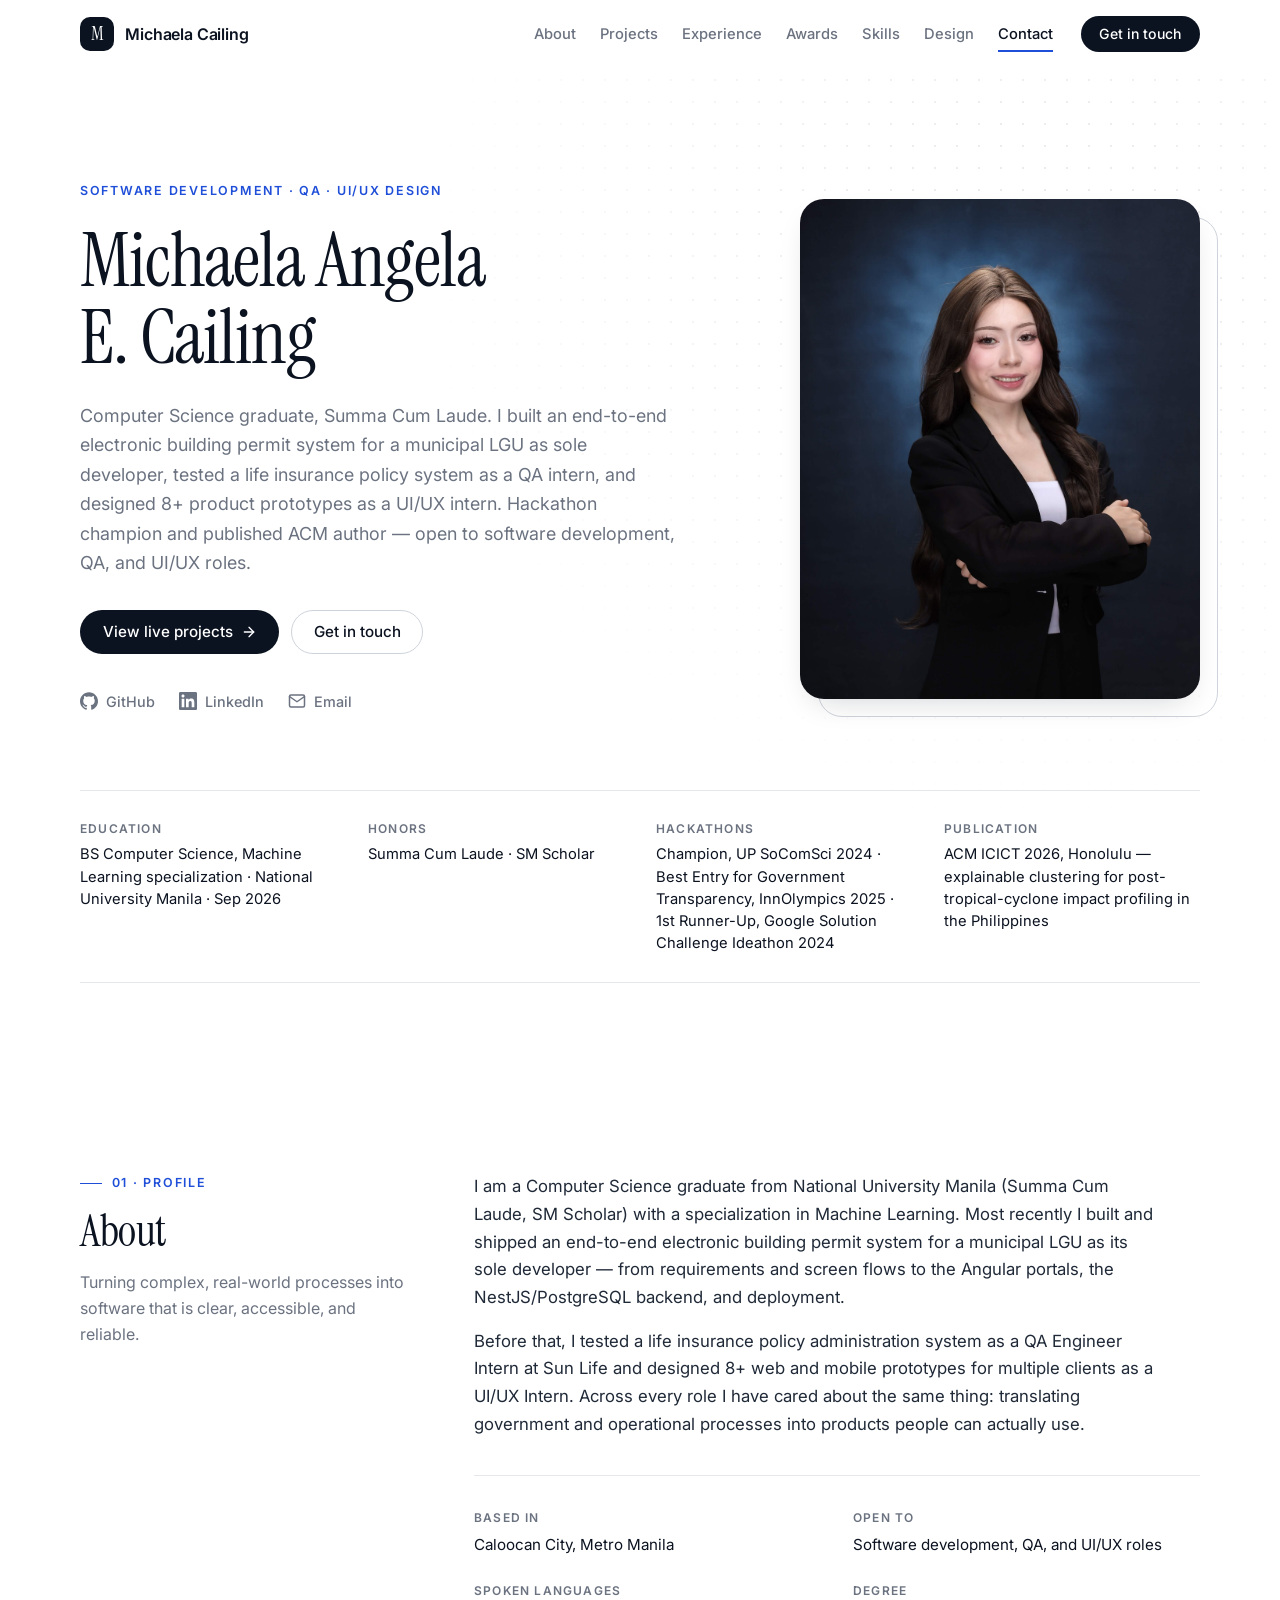
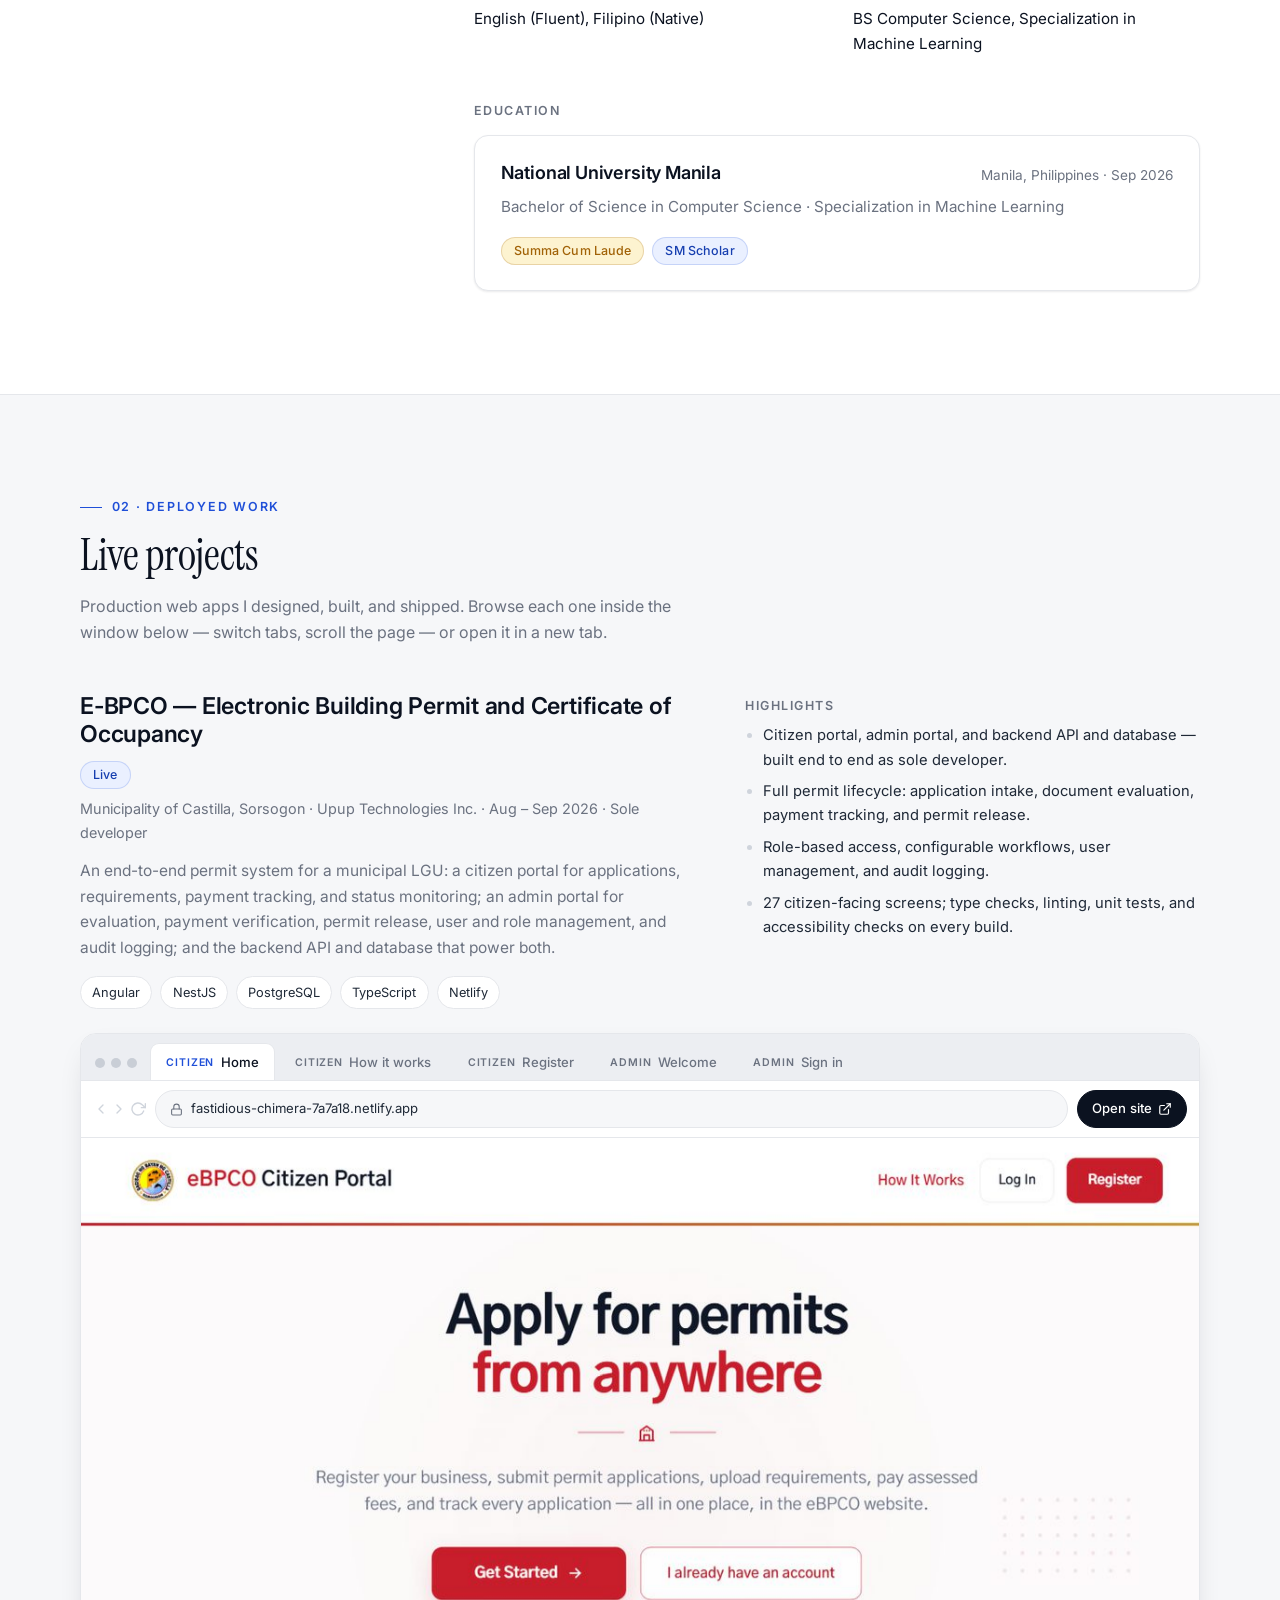
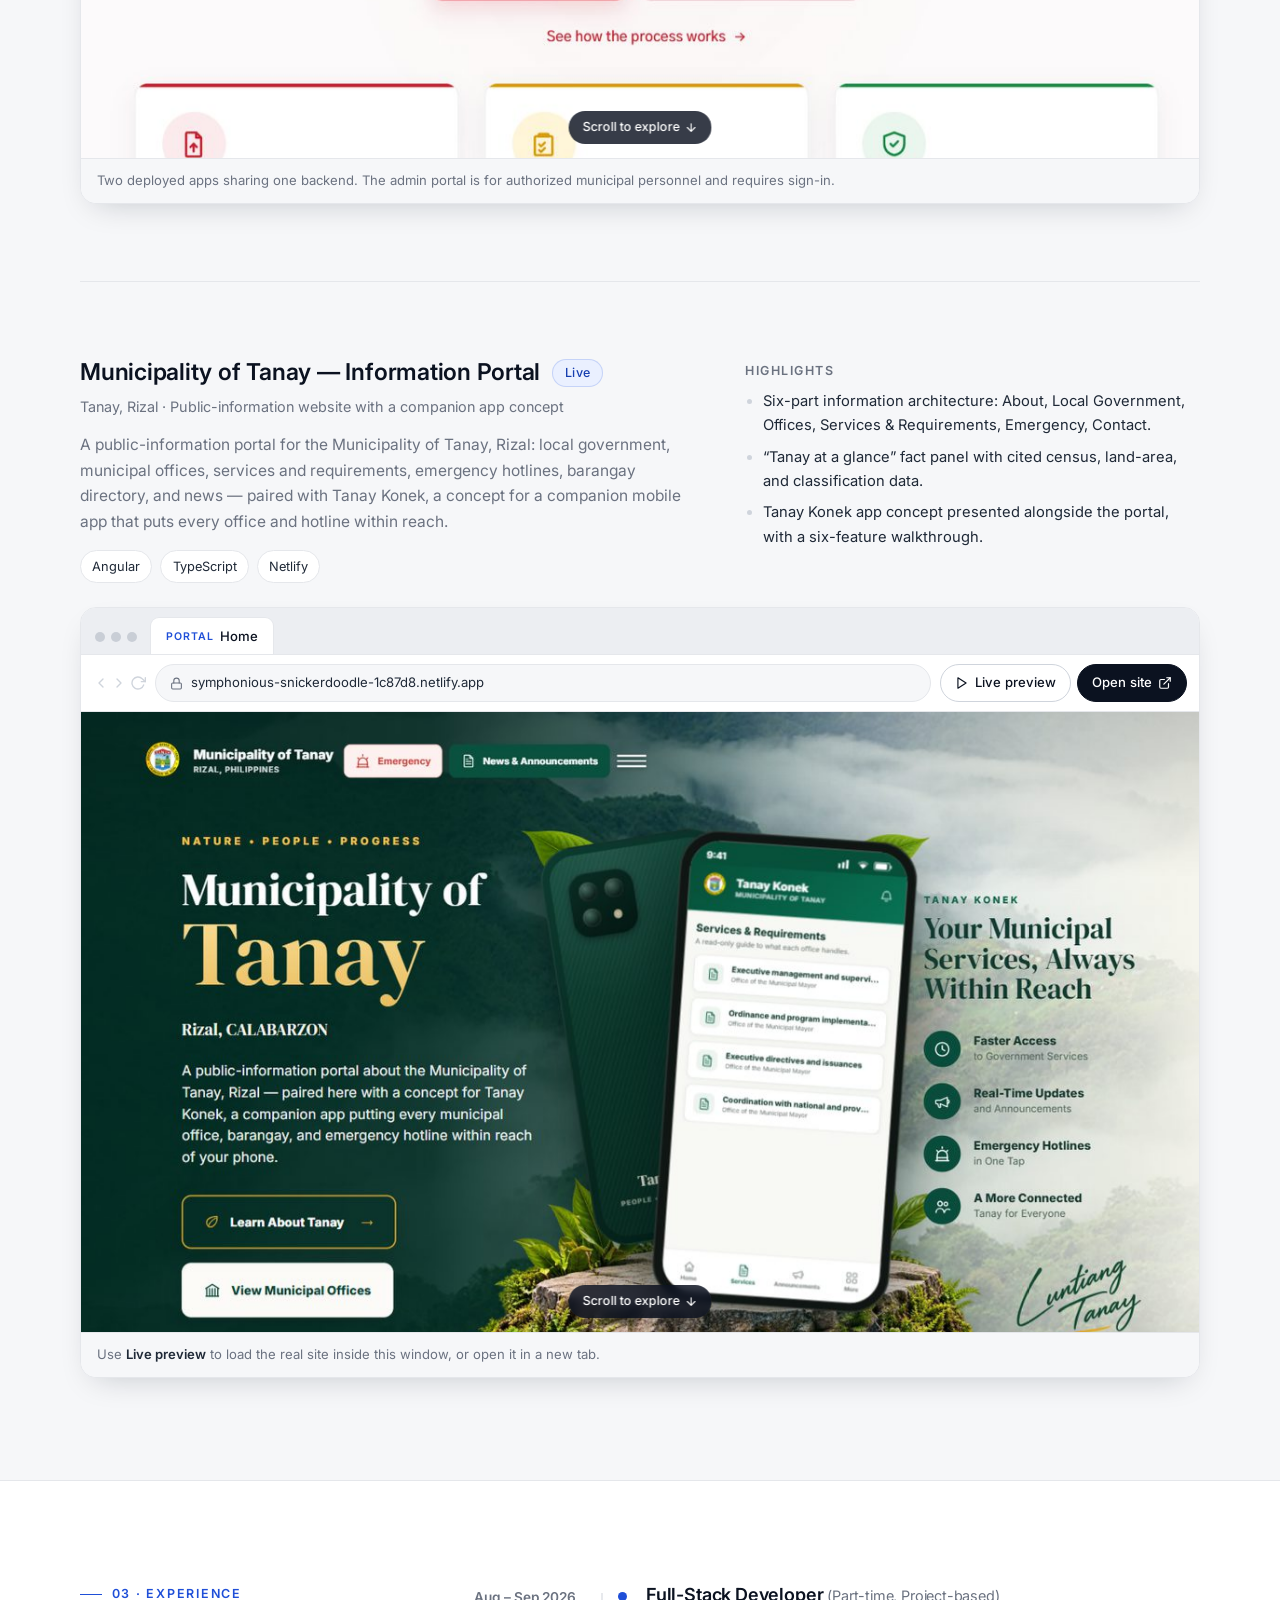
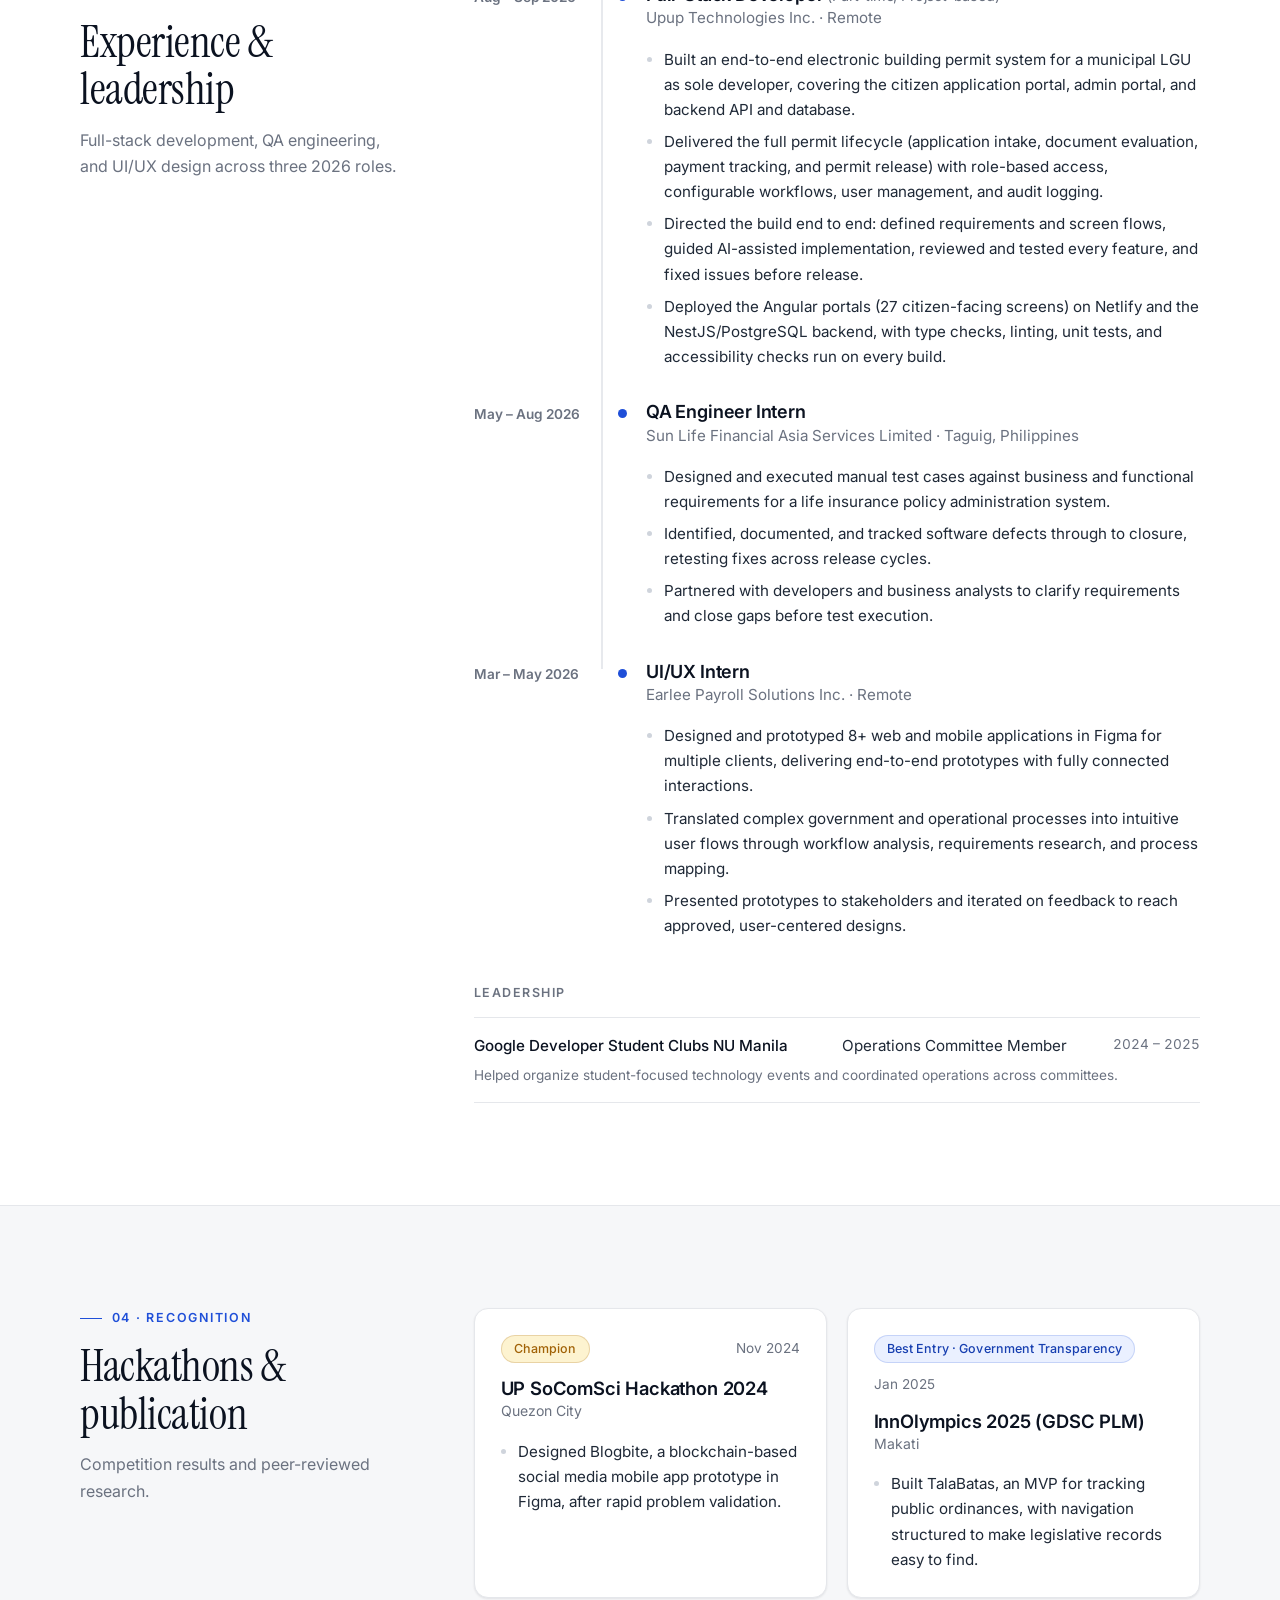
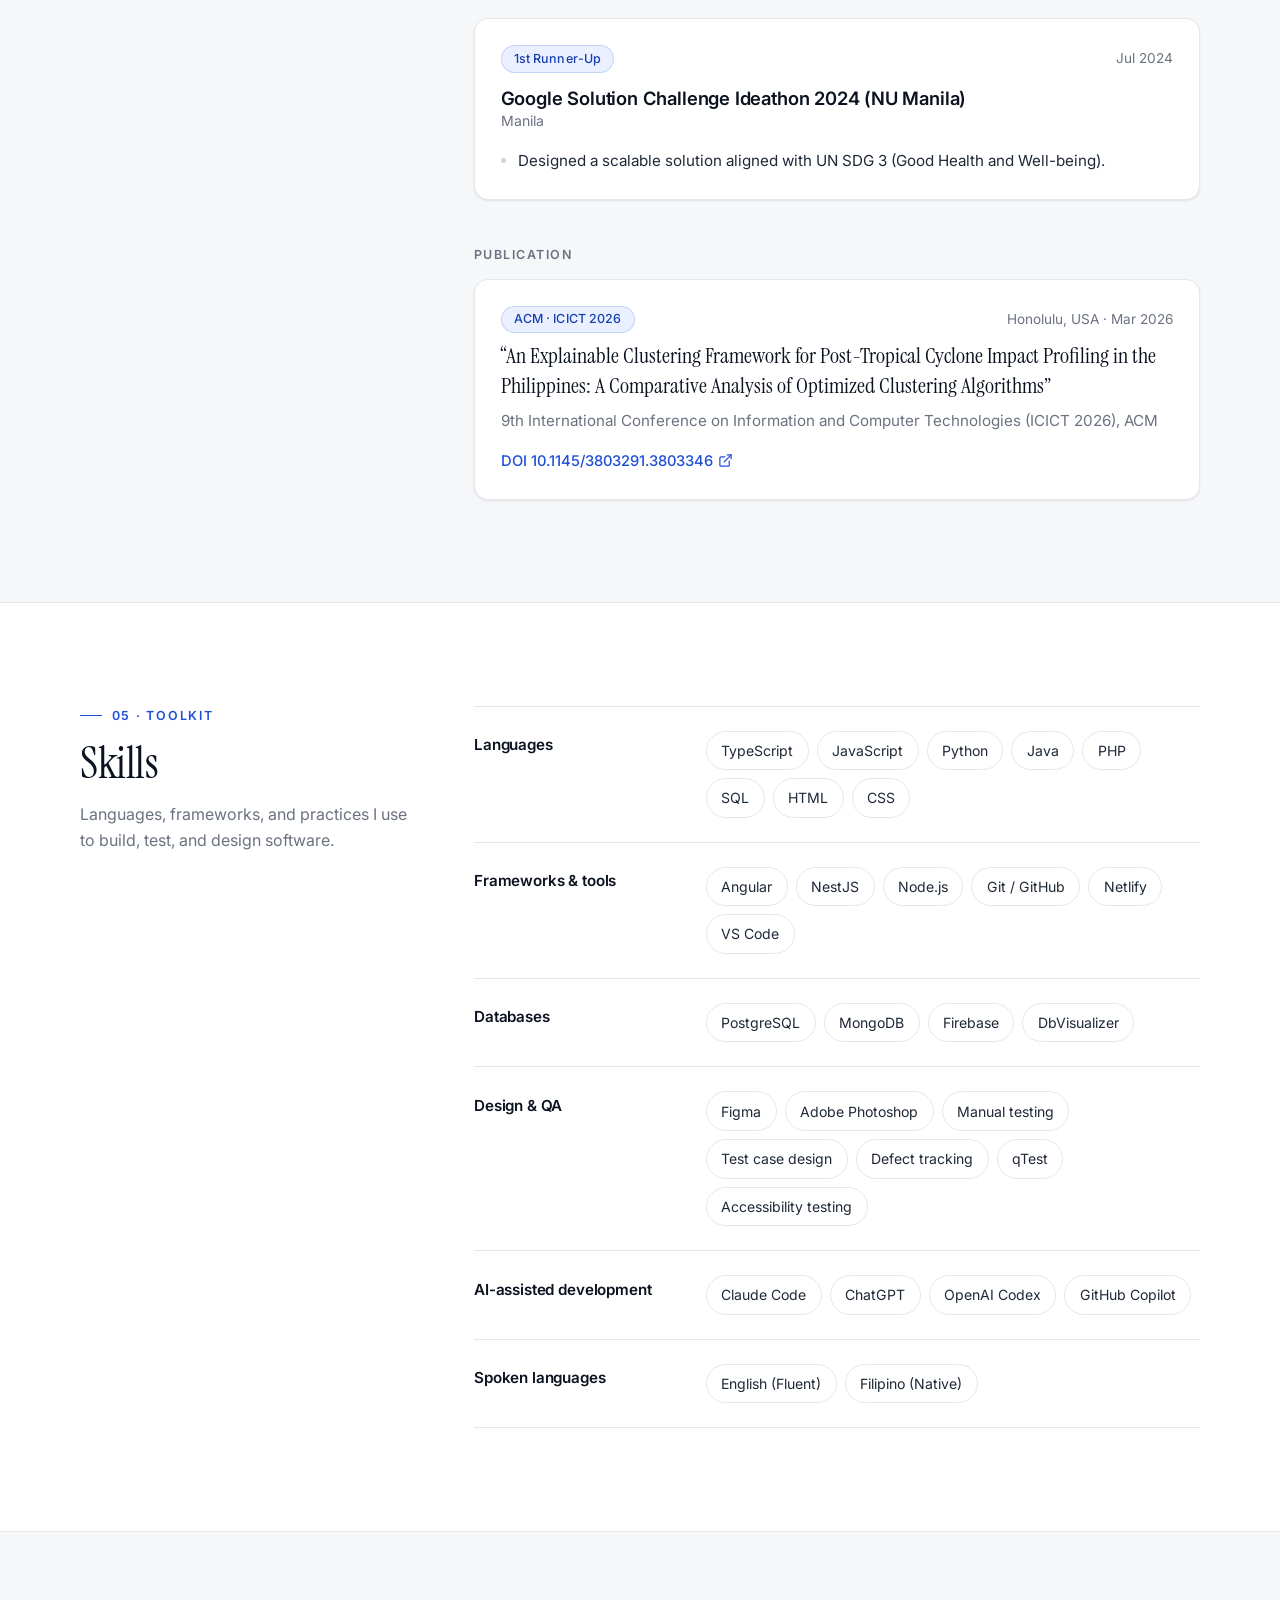
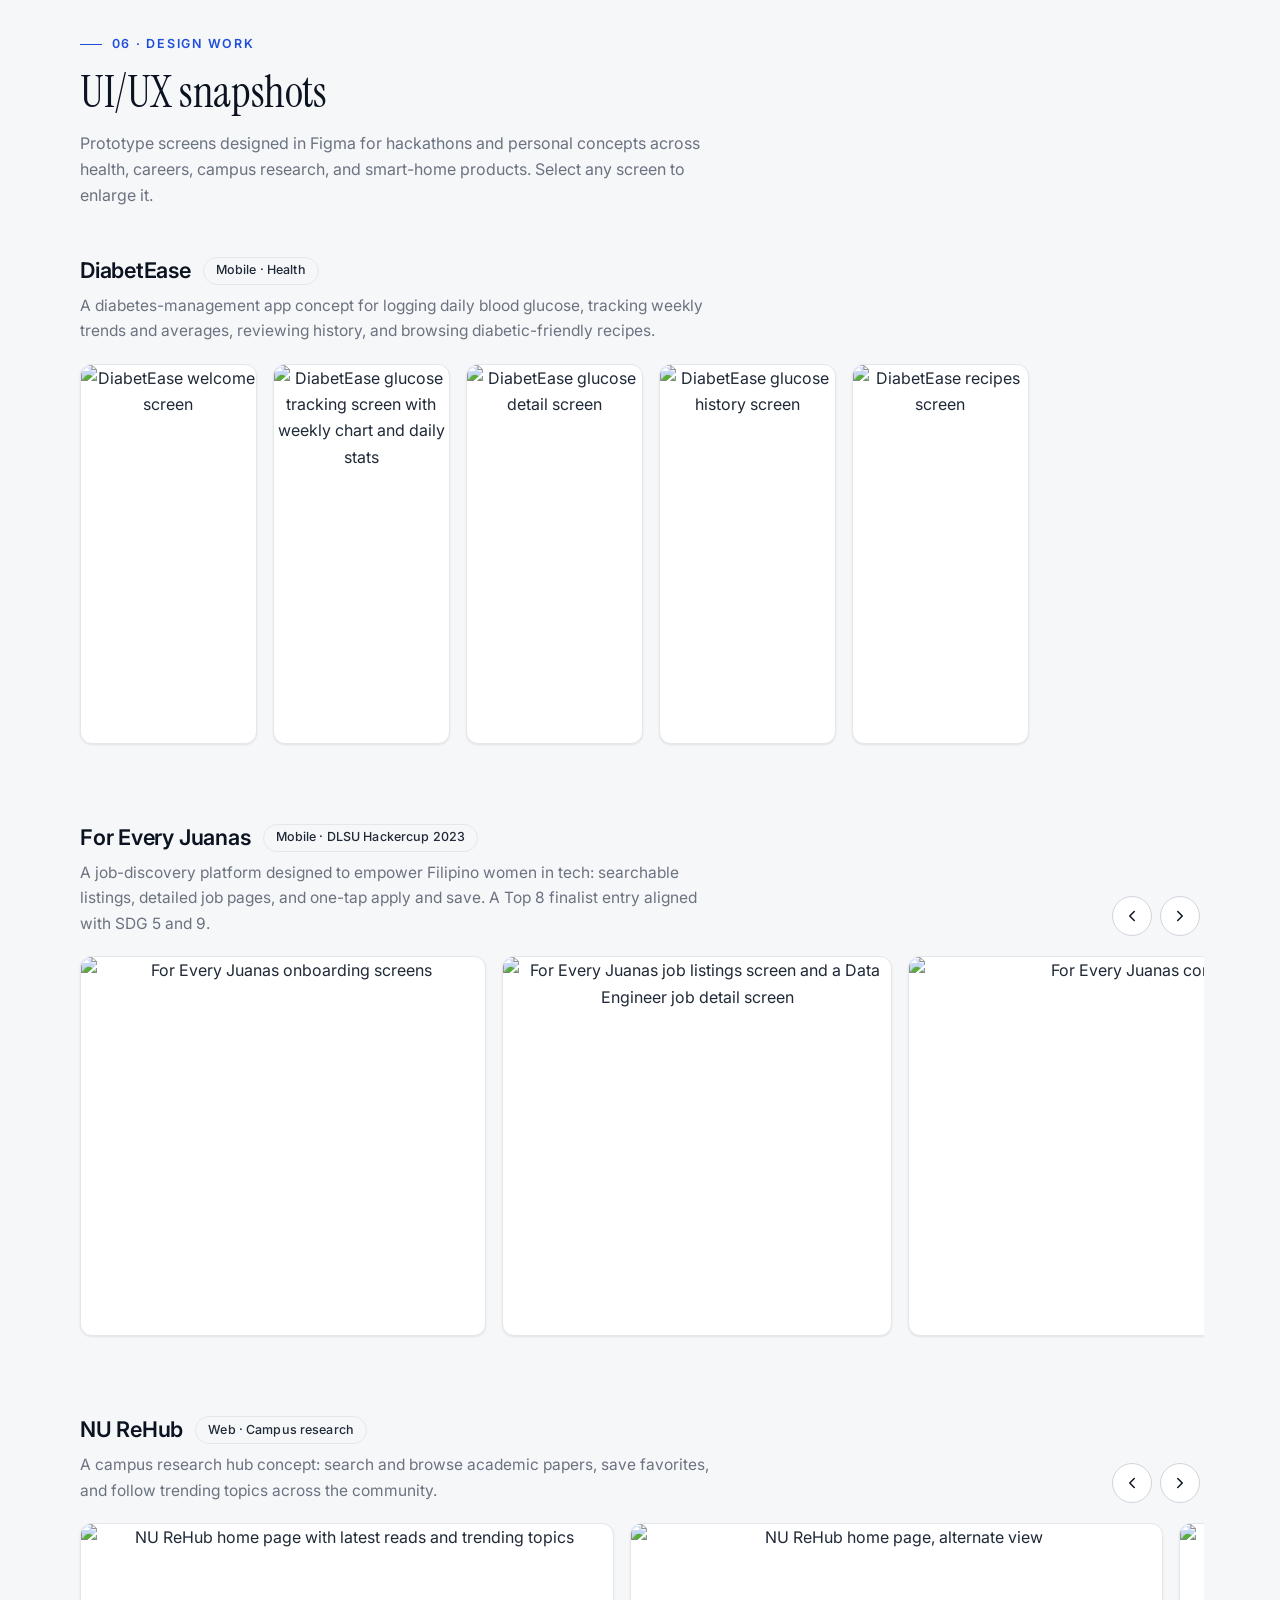
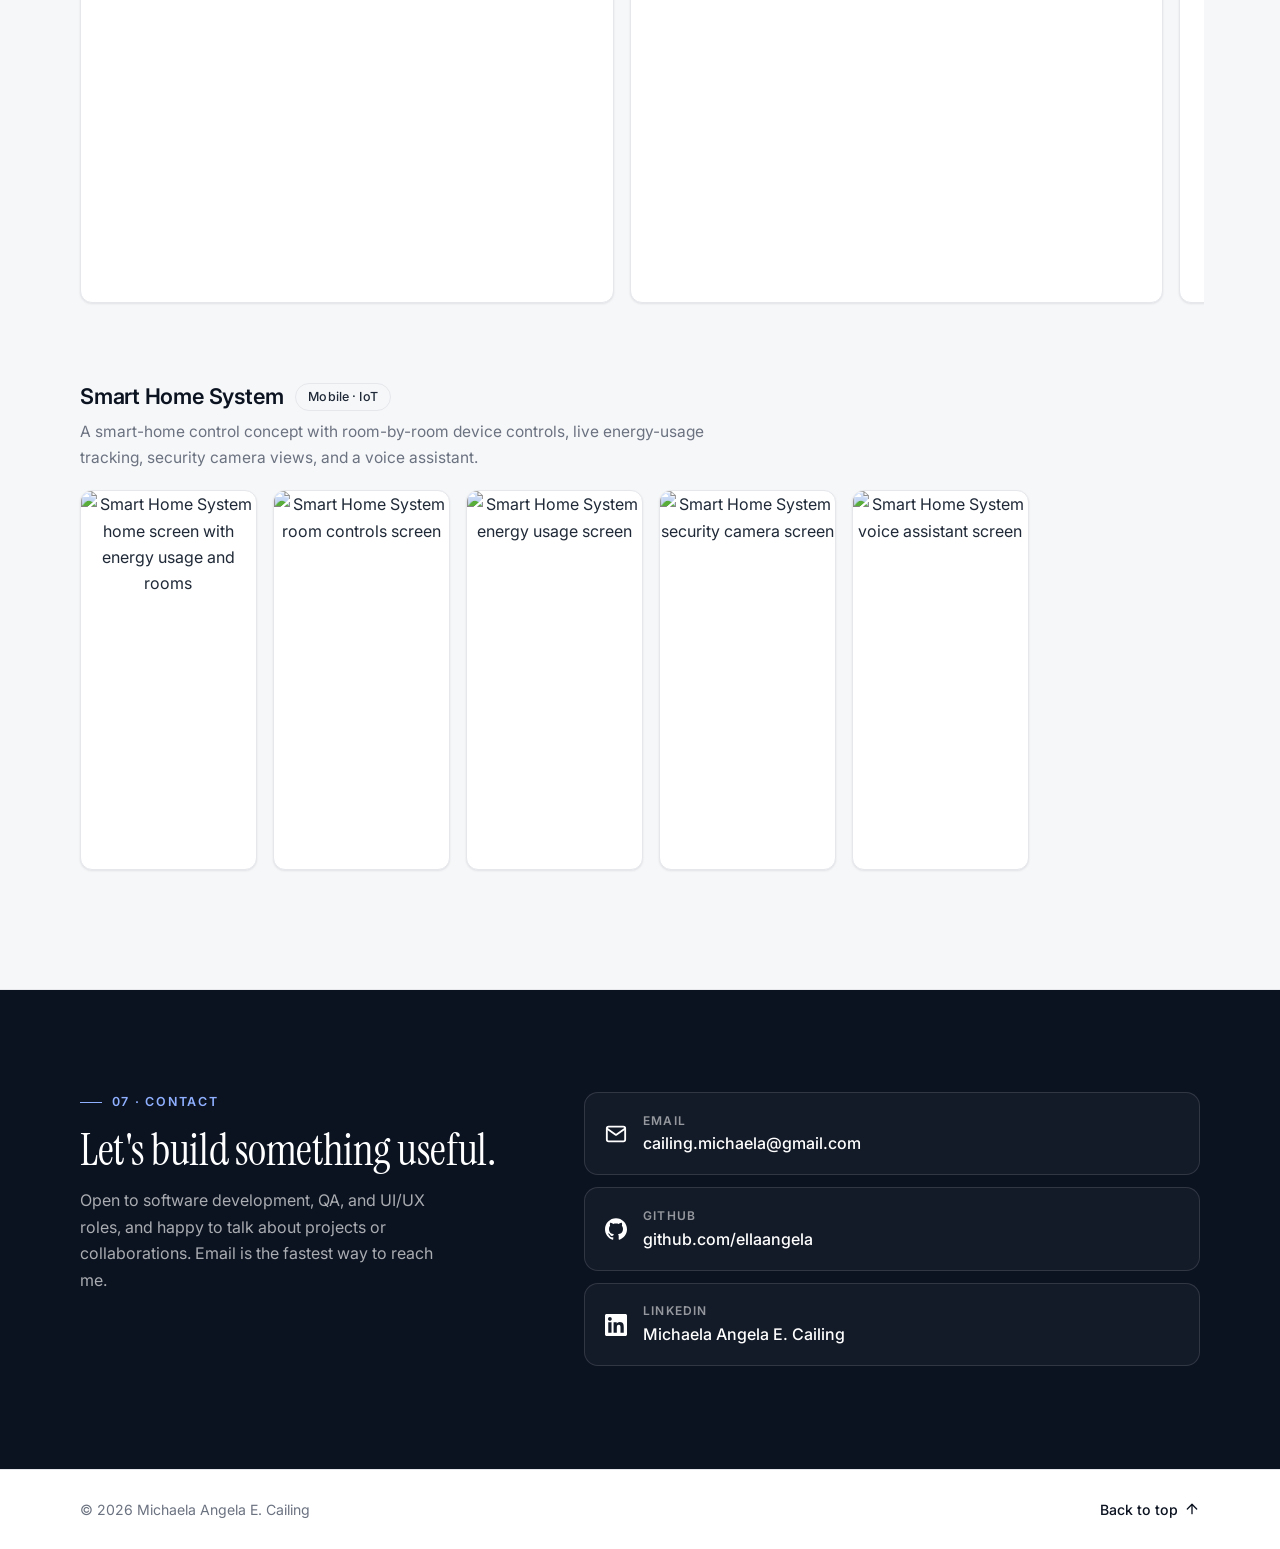
==== commit 3bedf454: "." ====
--- a/index.html
+++ b/index.html
@@ -6,15 +6,18 @@
     <title>Michaela Angela E. Cailing — Portfolio</title>
     <meta
       name="description"
-      content="Portfolio of Michaela Angela E. Cailing — Computer Science student specializing in Machine Learning, with hackathon awards and UI/UX prototyping work."
+      content="Portfolio of Michaela Angela E. Cailing — Computer Science graduate (Summa Cum Laude) who built an end-to-end electronic building permit system for a municipal LGU as sole developer. QA and UI/UX experience, hackathon champion, published ACM author."
     />
     <meta name="theme-color" content="#ffffff" />
+    <link rel="canonical" href="https://ellaangela.github.io/cailing/" />
     <meta property="og:type" content="website" />
+    <meta property="og:url" content="https://ellaangela.github.io/cailing/" />
     <meta property="og:title" content="Michaela Angela E. Cailing — Portfolio" />
     <meta
       property="og:description"
-      content="Computer Science student specializing in Machine Learning. Hackathon champion, UI/UX prototyper, SM Scholar."
+      content="Computer Science graduate and full-stack developer. Built an end-to-end electronic building permit system for a municipal LGU; QA and UI/UX experience; hackathon champion; published ACM author."
     />
+    <meta property="og:image" content="https://ellaangela.github.io/cailing/assets/michaelacailing%20professional%20solo%20photo.jpg" />
     <link
       rel="icon"
       href="data:image/svg+xml,%3Csvg xmlns='http://www.w3.org/2000/svg' viewBox='0 0 64 64'%3E%3Crect width='64' height='64' rx='14' fill='%230b1220'/%3E%3Ctext x='32' y='45' text-anchor='middle' font-family='Georgia,serif' font-size='38' fill='%23ffffff'%3EM%3C/text%3E%3C/svg%3E"
@@ -43,11 +46,11 @@
         <nav class="nav" id="nav" aria-label="Primary">
           <ul class="nav-list">
             <li><a href="#about">About</a></li>
-            <li><a href="#education">Education</a></li>
+            <li><a href="#projects">Projects</a></li>
+            <li><a href="#experience">Experience</a></li>
             <li><a href="#awards">Awards</a></li>
-            <li><a href="#experience">Experience</a></li>
             <li><a href="#skills">Skills</a></li>
-            <li><a href="#work">Work</a></li>
+            <li><a href="#design">Design</a></li>
             <li><a href="#contact">Contact</a></li>
           </ul>
           <a class="btn btn-primary nav-cta" href="#contact">Get in touch</a>
@@ -79,16 +82,17 @@
         <div class="container hero-container">
           <div class="hero-inner">
             <div class="hero-copy">
-              <p class="eyebrow">Computer Science · Machine Learning · SM Scholar</p>
+              <p class="eyebrow">Software Development · QA · UI/UX Design</p>
               <h1 id="hero-title">Michaela Angela E.&nbsp;Cailing</h1>
               <p class="lede">
-                Computer Science student specializing in Machine Learning, with experience in hackathons, student
-                initiatives, and UI/UX prototyping. I build wireframes and prototypes, and collaborate across teams to
-                turn ideas into testable products.
+                Computer Science graduate, Summa Cum Laude. I built an end-to-end electronic building permit system
+                for a municipal LGU as sole developer, tested a life insurance policy system as a QA intern, and
+                designed 8+ product prototypes as a UI/UX intern. Hackathon champion and published ACM author — open
+                to software development, QA, and UI/UX roles.
               </p>
               <div class="actions">
-                <a class="btn btn-primary" href="#work">
-                  View selected work
+                <a class="btn btn-primary" href="#projects">
+                  View live projects
                   <svg class="icon" viewBox="0 0 24 24" aria-hidden="true">
                     <line x1="5" y1="12" x2="19" y2="12" />
                     <polyline points="12 5 19 12 12 19" />
@@ -118,7 +122,7 @@
                   </a>
                 </li>
                 <li>
-                  <a href="mailto:cailingme@students.national-u.edu.ph">
+                  <a href="mailto:cailing.michaela@gmail.com">
                     <svg class="icon" viewBox="0 0 24 24" aria-hidden="true">
                       <path d="M4 4h16c1.1 0 2 .9 2 2v12c0 1.1-.9 2-2 2H4c-1.1 0-2-.9-2-2V6c0-1.1.9-2 2-2z" />
                       <polyline points="22,6 12,13 2,6" />
@@ -144,19 +148,19 @@
           <dl class="hero-facts" aria-label="At a glance">
             <div>
               <dt>Education</dt>
-              <dd>BS Computer Science, Machine Learning specialization · National University – Manila · Expected 2026</dd>
+              <dd>BS Computer Science, Machine Learning specialization · National University Manila · Sep 2026</dd>
             </div>
             <div>
               <dt>Honors</dt>
-              <dd>Consistent First Honor Dean's Lister · SM Scholar</dd>
+              <dd>Summa Cum Laude · SM Scholar</dd>
             </div>
             <div>
               <dt>Hackathons</dt>
-              <dd>4 awards from 2023–2025, including Champion at the UP SoComSci Hackathon 2024</dd>
+              <dd>Champion, UP SoComSci 2024 · Best Entry for Government Transparency, InnOlympics 2025 · 1st Runner-Up, Google Solution Challenge Ideathon 2024</dd>
             </div>
             <div>
-              <dt>Based in</dt>
-              <dd>North Caloocan, Philippines</dd>
+              <dt>Publication</dt>
+              <dd>ACM ICICT 2026, Honolulu — explainable clustering for post-tropical-cyclone impact profiling in the Philippines</dd>
             </div>
           </dl>
         </div>
@@ -168,58 +172,51 @@
           <div class="section-head">
             <p class="section-index">01 · Profile</p>
             <h2 id="about-title">About</h2>
-            <p class="section-lede">Focused on ML-driven product thinking, transparent tech, and accessible experiences.</p>
+            <p class="section-lede">Turning complex, real-world processes into software that is clear, accessible, and reliable.</p>
           </div>
           <div class="section-body">
             <div class="prose">
               <p>
-                I enjoy building user-friendly systems. My work blends prototyping, strong research habits to ensure
-                quality, and clear visual communication.
+                I am a Computer Science graduate from National University Manila (Summa Cum Laude, SM Scholar) with a
+                specialization in Machine Learning. Most recently I built and shipped an end-to-end electronic building
+                permit system for a municipal LGU as its sole developer — from requirements and screen flows to the
+                Angular portals, the NestJS/PostgreSQL backend, and deployment.
               </p>
               <p>
-                I collaborate with cross-functional teams to deliver prototypes that are testable, measurable, and
-                aligned with real community needs.
+                Before that, I tested a life insurance policy administration system as a QA Engineer Intern at Sun Life
+                and designed 8+ web and mobile prototypes for multiple clients as a UI/UX Intern. Across every role I
+                have cared about the same thing: translating government and operational processes into products
+                people can actually use.
               </p>
             </div>
             <dl class="facts">
               <div>
-                <dt>Location</dt>
-                <dd>North Caloocan, Philippines</dd>
+                <dt>Based in</dt>
+                <dd>Caloocan City, Metro Manila</dd>
               </div>
               <div>
-                <dt>Focus</dt>
-                <dd>Machine Learning, Product Prototyping</dd>
+                <dt>Open to</dt>
+                <dd>Software development, QA, and UI/UX roles</dd>
               </div>
               <div>
-                <dt>Tools</dt>
-                <dd>Figma, Photoshop, Trello, Visual Studio Code, Canva, GitHub, Microsoft Office</dd>
+                <dt>Spoken languages</dt>
+                <dd>English (Fluent), Filipino (Native)</dd>
               </div>
               <div>
-                <dt>Strengths</dt>
-                <dd>Organization, Detail, Coordination, Ensuring Quality</dd>
+                <dt>Degree</dt>
+                <dd>BS Computer Science, Specialization in Machine Learning</dd>
               </div>
             </dl>
-          </div>
-        </div>
-      </section>
-
-      <!-- Education -->
-      <section id="education" class="section section--alt reveal" aria-labelledby="education-title">
-        <div class="container section-grid">
-          <div class="section-head">
-            <p class="section-index">02 · Academics</p>
-            <h2 id="education-title">Education</h2>
-            <p class="section-lede">Academic focus and performance.</p>
-          </div>
-          <div class="section-body">
+
+            <h3 class="subhead">Education</h3>
             <article class="card">
               <div class="card-top">
-                <h3>National University – Manila</h3>
-                <span class="meta">Expected graduation 2026</span>
+                <h3>National University Manila</h3>
+                <span class="meta">Manila, Philippines · Sep 2026</span>
               </div>
               <p class="card-sub">Bachelor of Science in Computer Science · Specialization in Machine Learning</p>
               <ul class="pills">
-                <li class="pill pill--gold">Consistent First Honor Dean's Lister</li>
+                <li class="pill pill--gold">Summa Cum Laude</li>
                 <li class="pill pill--accent">SM Scholar</li>
               </ul>
             </article>
@@ -227,129 +224,335 @@
         </div>
       </section>
 
-      <!-- Hackathons & awards -->
-      <section id="awards" class="section reveal" aria-labelledby="awards-title">
+      <!-- Live projects -->
+      <section id="projects" class="section section--alt reveal" aria-labelledby="projects-title">
+        <div class="container">
+          <div class="section-head section-head--wide">
+            <p class="section-index">02 · Deployed work</p>
+            <h2 id="projects-title">Live projects</h2>
+            <p class="section-lede">
+              Production web apps I designed, built, and shipped. Browse each one inside the window below — switch tabs,
+              scroll the page — or open it in a new tab.
+            </p>
+          </div>
+
+          <div class="site-projects">
+            <!-- E-BPCO -->
+            <article class="site-project" aria-labelledby="project-ebpco">
+              <div class="site-head">
+                <div class="site-info">
+                  <div class="project-title-row">
+                    <h3 id="project-ebpco">E-BPCO — Electronic Building Permit and Certificate of Occupancy</h3>
+                    <span class="pill pill--accent">Live</span>
+                  </div>
+                  <p class="site-meta">
+                    Municipality of Castilla, Sorsogon · Upup Technologies Inc. · Aug – Sep 2026 · Sole developer
+                  </p>
+                  <p class="project-desc">
+                    An end-to-end permit system for a municipal LGU: a citizen portal for applications, requirements,
+                    payment tracking, and status monitoring; an admin portal for evaluation, payment verification,
+                    permit release, user and role management, and audit logging; and the backend API and database that
+                    power both.
+                  </p>
+                  <ul class="chips chips--small" aria-label="Technologies">
+                    <li>Angular</li>
+                    <li>NestJS</li>
+                    <li>PostgreSQL</li>
+                    <li>TypeScript</li>
+                    <li>Netlify</li>
+                  </ul>
+                </div>
+                <div class="site-highlights">
+                  <h4 class="subhead">Highlights</h4>
+                  <ul class="bullets">
+                    <li>Citizen portal, admin portal, and backend API and database — built end to end as sole developer.</li>
+                    <li>Full permit lifecycle: application intake, document evaluation, payment tracking, and permit release.</li>
+                    <li>Role-based access, configurable workflows, user management, and audit logging.</li>
+                    <li>27 citizen-facing screens; type checks, linting, unit tests, and accessibility checks on every build.</li>
+                  </ul>
+                </div>
+              </div>
+
+              <div class="browser" data-browser>
+                <div class="browser-tabs-row">
+                  <span class="browser-dots" aria-hidden="true"><i></i><i></i><i></i></span>
+                  <div class="browser-tabs" role="tablist" aria-label="E-BPCO pages">
+                    <button class="browser-tab" role="tab" type="button" id="tab-ebpco-1" aria-controls="pane-ebpco-1">
+                      <span class="tab-app">Citizen</span> Home
+                    </button>
+                    <button class="browser-tab" role="tab" type="button" id="tab-ebpco-2" aria-controls="pane-ebpco-2">
+                      <span class="tab-app">Citizen</span> How it works
+                    </button>
+                    <button class="browser-tab" role="tab" type="button" id="tab-ebpco-3" aria-controls="pane-ebpco-3">
+                      <span class="tab-app">Citizen</span> Register
+                    </button>
+                    <button class="browser-tab" role="tab" type="button" id="tab-ebpco-4" aria-controls="pane-ebpco-4">
+                      <span class="tab-app">Admin</span> Welcome
+                    </button>
+                    <button class="browser-tab" role="tab" type="button" id="tab-ebpco-5" aria-controls="pane-ebpco-5">
+                      <span class="tab-app">Admin</span> Sign in
+                    </button>
+                  </div>
+                </div>
+                <div class="browser-address">
+                  <span class="browser-nav" aria-hidden="true">
+                    <svg class="icon" viewBox="0 0 24 24"><polyline points="15 18 9 12 15 6" /></svg>
+                    <svg class="icon" viewBox="0 0 24 24"><polyline points="9 18 15 12 9 6" /></svg>
+                    <svg class="icon" viewBox="0 0 24 24"><polyline points="23 4 23 10 17 10" /><path d="M20.49 15a9 9 0 1 1-2.12-9.36L23 10" /></svg>
+                  </span>
+                  <a class="browser-url" href="https://fastidious-chimera-7a7a18.netlify.app/" target="_blank" rel="noreferrer">
+                    <svg class="icon" viewBox="0 0 24 24" aria-hidden="true"><rect x="3" y="11" width="18" height="11" rx="2" /><path d="M7 11V7a5 5 0 0 1 10 0v4" /></svg>
+                    <span>fastidious-chimera-7a7a18.netlify.app</span>
+                  </a>
+                  <div class="browser-actions">
+                    <button class="browser-btn" type="button" data-embed-toggle hidden>
+                      <svg class="icon" viewBox="0 0 24 24" aria-hidden="true"><polygon points="5 3 19 12 5 21 5 3" /></svg>
+                      <span class="label">Live preview</span>
+                    </button>
+                    <a class="browser-btn browser-btn--primary" href="https://fastidious-chimera-7a7a18.netlify.app/" target="_blank" rel="noreferrer" data-open>
+                      <span class="label">Open site</span>
+                      <svg class="icon" viewBox="0 0 24 24" aria-hidden="true"><path d="M18 13v6a2 2 0 0 1-2 2H5a2 2 0 0 1-2-2V8a2 2 0 0 1 2-2h6" /><polyline points="15 3 21 3 21 9" /><line x1="10" y1="14" x2="21" y2="3" /></svg>
+                    </a>
+                  </div>
+                </div>
+                <div class="browser-view">
+                  <div class="browser-pane" role="tabpanel" id="pane-ebpco-1" aria-labelledby="tab-ebpco-1" data-url="https://fastidious-chimera-7a7a18.netlify.app/" data-title="eBPCO Citizen Portal">
+                    <div class="browser-scroll">
+                      <img src="assets/projects/ebpco-citizen-landing.jpg" alt="eBPCO Citizen Portal home page: apply for permits from anywhere, with cards for submitting requirements, tracking applications, and paying securely" width="1200" height="1043" loading="lazy" />
+                    </div>
+                    <span class="browser-hint" aria-hidden="true">Scroll to explore <svg class="icon" viewBox="0 0 24 24"><line x1="12" y1="5" x2="12" y2="19" /><polyline points="19 12 12 19 5 12" /></svg></span>
+                  </div>
+                  <div class="browser-pane" role="tabpanel" id="pane-ebpco-2" aria-labelledby="tab-ebpco-2" data-url="https://fastidious-chimera-7a7a18.netlify.app/how-it-works" data-title="eBPCO Citizen Portal — How it works" hidden>
+                    <div class="browser-scroll">
+                      <img src="assets/projects/ebpco-citizen-how-it-works.jpg" alt="eBPCO How it works page: six steps from registration and submission through evaluation, payment, approval, and release" width="1200" height="1281" loading="lazy" />
+                    </div>
+                    <span class="browser-hint" aria-hidden="true">Scroll to explore <svg class="icon" viewBox="0 0 24 24"><line x1="12" y1="5" x2="12" y2="19" /><polyline points="19 12 12 19 5 12" /></svg></span>
+                  </div>
+                  <div class="browser-pane" role="tabpanel" id="pane-ebpco-3" aria-labelledby="tab-ebpco-3" data-url="https://fastidious-chimera-7a7a18.netlify.app/register" data-title="eBPCO Citizen Portal — Register" hidden>
+                    <div class="browser-scroll">
+                      <img src="assets/projects/ebpco-citizen-register.jpg" alt="eBPCO account registration form, step one of three" width="1200" height="750" loading="lazy" />
+                    </div>
+                    <span class="browser-hint" aria-hidden="true">Scroll to explore <svg class="icon" viewBox="0 0 24 24"><line x1="12" y1="5" x2="12" y2="19" /><polyline points="19 12 12 19 5 12" /></svg></span>
+                  </div>
+                  <div class="browser-pane" role="tabpanel" id="pane-ebpco-4" aria-labelledby="tab-ebpco-4" data-url="https://ebpcowebadmin.netlify.app/" data-title="E-BPCO Admin Portal" hidden>
+                    <div class="browser-scroll">
+                      <img src="assets/projects/ebpco-admin-welcome.jpg" alt="E-BPCO Admin Portal welcome page describing review and evaluation, payments and permit release, and governance and oversight" width="1200" height="750" loading="lazy" />
+                    </div>
+                    <span class="browser-hint" aria-hidden="true">Scroll to explore <svg class="icon" viewBox="0 0 24 24"><line x1="12" y1="5" x2="12" y2="19" /><polyline points="19 12 12 19 5 12" /></svg></span>
+                  </div>
+                  <div class="browser-pane" role="tabpanel" id="pane-ebpco-5" aria-labelledby="tab-ebpco-5" data-url="https://ebpcowebadmin.netlify.app/login" data-title="E-BPCO Admin Portal — Sign in" hidden>
+                    <div class="browser-scroll">
+                      <img src="assets/projects/ebpco-admin-login.jpg" alt="E-BPCO Admin Portal sign-in page" width="1200" height="750" loading="lazy" />
+                    </div>
+                    <span class="browser-hint" aria-hidden="true">Scroll to explore <svg class="icon" viewBox="0 0 24 24"><line x1="12" y1="5" x2="12" y2="19" /><polyline points="19 12 12 19 5 12" /></svg></span>
+                  </div>
+                </div>
+                <p class="browser-note">
+                  Two deployed apps sharing one backend. The admin portal is for authorized municipal personnel and requires sign-in.
+                </p>
+              </div>
+            </article>
+
+            <!-- Tanay -->
+            <article class="site-project" aria-labelledby="project-tanay">
+              <div class="site-head">
+                <div class="site-info">
+                  <div class="project-title-row">
+                    <h3 id="project-tanay">Municipality of Tanay — Information Portal</h3>
+                    <span class="pill pill--accent">Live</span>
+                  </div>
+                  <p class="site-meta">Tanay, Rizal · Public-information website with a companion app concept</p>
+                  <p class="project-desc">
+                    A public-information portal for the Municipality of Tanay, Rizal: local government, municipal
+                    offices, services and requirements, emergency hotlines, barangay directory, and news — paired with
+                    Tanay Konek, a concept for a companion mobile app that puts every office and hotline within reach.
+                  </p>
+                  <ul class="chips chips--small" aria-label="Technologies">
+                    <li>Angular</li>
+                    <li>TypeScript</li>
+                    <li>Netlify</li>
+                  </ul>
+                </div>
+                <div class="site-highlights">
+                  <h4 class="subhead">Highlights</h4>
+                  <ul class="bullets">
+                    <li>Six-part information architecture: About, Local Government, Offices, Services &amp; Requirements, Emergency, Contact.</li>
+                    <li>“Tanay at a glance” fact panel with cited census, land-area, and classification data.</li>
+                    <li>Tanay Konek app concept presented alongside the portal, with a six-feature walkthrough.</li>
+                  </ul>
+                </div>
+              </div>
+
+              <div class="browser" data-browser>
+                <div class="browser-tabs-row">
+                  <span class="browser-dots" aria-hidden="true"><i></i><i></i><i></i></span>
+                  <div class="browser-tabs" role="tablist" aria-label="Tanay portal pages">
+                    <button class="browser-tab" role="tab" type="button" id="tab-tanay-1" aria-controls="pane-tanay-1">
+                      <span class="tab-app">Portal</span> Home
+                    </button>
+                  </div>
+                </div>
+                <div class="browser-address">
+                  <span class="browser-nav" aria-hidden="true">
+                    <svg class="icon" viewBox="0 0 24 24"><polyline points="15 18 9 12 15 6" /></svg>
+                    <svg class="icon" viewBox="0 0 24 24"><polyline points="9 18 15 12 9 6" /></svg>
+                    <svg class="icon" viewBox="0 0 24 24"><polyline points="23 4 23 10 17 10" /><path d="M20.49 15a9 9 0 1 1-2.12-9.36L23 10" /></svg>
+                  </span>
+                  <a class="browser-url" href="https://symphonious-snickerdoodle-1c87d8.netlify.app/" target="_blank" rel="noreferrer">
+                    <svg class="icon" viewBox="0 0 24 24" aria-hidden="true"><rect x="3" y="11" width="18" height="11" rx="2" /><path d="M7 11V7a5 5 0 0 1 10 0v4" /></svg>
+                    <span>symphonious-snickerdoodle-1c87d8.netlify.app</span>
+                  </a>
+                  <div class="browser-actions">
+                    <button class="browser-btn" type="button" data-embed-toggle hidden>
+                      <svg class="icon" viewBox="0 0 24 24" aria-hidden="true"><polygon points="5 3 19 12 5 21 5 3" /></svg>
+                      <span class="label">Live preview</span>
+                    </button>
+                    <a class="browser-btn browser-btn--primary" href="https://symphonious-snickerdoodle-1c87d8.netlify.app/" target="_blank" rel="noreferrer" data-open>
+                      <span class="label">Open site</span>
+                      <svg class="icon" viewBox="0 0 24 24" aria-hidden="true"><path d="M18 13v6a2 2 0 0 1-2 2H5a2 2 0 0 1-2-2V8a2 2 0 0 1 2-2h6" /><polyline points="15 3 21 3 21 9" /><line x1="10" y1="14" x2="21" y2="3" /></svg>
+                    </a>
+                  </div>
+                </div>
+                <div class="browser-view">
+                  <div class="browser-pane" role="tabpanel" id="pane-tanay-1" aria-labelledby="tab-tanay-1" data-url="https://symphonious-snickerdoodle-1c87d8.netlify.app/" data-title="Municipality of Tanay, Rizal — Information Portal" data-embed="true">
+                    <div class="browser-scroll">
+                      <img src="assets/projects/tanay-portal.jpg" alt="Municipality of Tanay information portal home page: hero with the Tanay Konek app concept, quick links to municipal information, an app feature walkthrough, and a facts panel about the municipality" width="1200" height="2976" loading="lazy" />
+                    </div>
+                    <span class="browser-hint" aria-hidden="true">Scroll to explore <svg class="icon" viewBox="0 0 24 24"><line x1="12" y1="5" x2="12" y2="19" /><polyline points="19 12 12 19 5 12" /></svg></span>
+                  </div>
+                </div>
+                <p class="browser-note">
+                  Use <strong>Live preview</strong> to load the real site inside this window, or open it in a new tab.
+                </p>
+              </div>
+            </article>
+          </div>
+        </div>
+      </section>
+
+      <!-- Experience & leadership -->
+      <section id="experience" class="section reveal" aria-labelledby="experience-title">
         <div class="container section-grid">
           <div class="section-head">
-            <p class="section-index">03 · Recognition</p>
-            <h2 id="awards-title">Hackathons &amp; awards</h2>
-            <p class="section-lede">Selected achievements and the MVPs behind them.</p>
-          </div>
-          <ul class="section-body awards">
-            <li class="card award">
-              <div class="card-top">
-                <span class="pill pill--gold">Champion</span>
-                <span class="meta">November 2024</span>
-              </div>
-              <h3>UP SoComSci Hackathon 2024</h3>
-              <ul class="bullets">
-                <li>Built Blogbite, a blockchain-based social media mobile app.</li>
-                <li>Designed a Figma prototype for restaurant listings and reviews.</li>
-                <li>Proposed a decentralized system for credible reputation sharing.</li>
-              </ul>
-            </li>
-            <li class="card award">
-              <div class="card-top">
-                <span class="pill pill--accent">Best Entry · Government Transparency</span>
-                <span class="meta">January 2025</span>
-              </div>
-              <h3>InnOlympics (GDSC PLM) 2025</h3>
-              <ul class="bullets">
-                <li>Developed the TalaBatas MVP for ordinance tracking.</li>
-                <li>Designed for transparency and public access to legislative records.</li>
-                <li>Presented at the ING Hubs Philippines hackathon.</li>
-              </ul>
-            </li>
-            <li class="card award">
-              <div class="card-top">
-                <span class="pill pill--accent">1st Runner-Up</span>
-                <span class="meta">May 2024</span>
-              </div>
-              <h3>Google Solution Challenge Ideathon</h3>
-              <ul class="bullets">
-                <li>Aligned the solution to SDG 3, 9, and 17.</li>
-                <li>Built a functional Figma prototype.</li>
-                <li>Presented scalable innovation for public health and infrastructure.</li>
-              </ul>
-            </li>
-            <li class="card award">
-              <div class="card-top">
-                <span class="pill pill--accent">Top 8 Finalist</span>
-                <span class="meta">October 2023</span>
-              </div>
-              <h3>DLSU Hackercup 2023</h3>
-              <ul class="bullets">
-                <li>Proposed a solution aligned with SDG 5 and 9.</li>
-                <li>Designed the For Every Juanas prototype in Figma.</li>
-              </ul>
-            </li>
-          </ul>
-        </div>
-      </section>
-
-      <!-- Experience & leadership -->
-      <section id="experience" class="section section--alt reveal" aria-labelledby="experience-title">
-        <div class="container section-grid">
-          <div class="section-head">
-            <p class="section-index">04 · Background</p>
+            <p class="section-index">03 · Experience</p>
             <h2 id="experience-title">Experience &amp; leadership</h2>
-            <p class="section-lede">Creative and marketing roles, plus community, events, and operations work.</p>
+            <p class="section-lede">Full-stack development, QA engineering, and UI/UX design across three 2026 roles.</p>
           </div>
           <div class="section-body">
             <ol class="timeline">
               <li>
-                <span class="tl-when">2022</span>
+                <span class="tl-when">Aug – Sep 2026</span>
                 <div class="tl-body">
-                  <h3>Creative Director</h3>
-                  <p class="card-sub">National Housing Corporation High School · Work immersion program</p>
+                  <h3>Full-Stack Developer <span class="tl-note">(Part-time, Project-based)</span></h3>
+                  <p class="card-sub">Upup Technologies Inc. · Remote</p>
                   <ul class="bullets">
-                    <li>Oversaw creative initiatives during the work immersion program.</li>
+                    <li>Built an end-to-end electronic building permit system for a municipal LGU as sole developer, covering the citizen application portal, admin portal, and backend API and database.</li>
+                    <li>Delivered the full permit lifecycle (application intake, document evaluation, payment tracking, and permit release) with role-based access, configurable workflows, user management, and audit logging.</li>
+                    <li>Directed the build end to end: defined requirements and screen flows, guided AI-assisted implementation, reviewed and tested every feature, and fixed issues before release.</li>
+                    <li>Deployed the Angular portals (27 citizen-facing screens) on Netlify and the NestJS/PostgreSQL backend, with type checks, linting, unit tests, and accessibility checks run on every build.</li>
                   </ul>
                 </div>
               </li>
               <li>
-                <span class="tl-when">2021</span>
+                <span class="tl-when">May – Aug 2026</span>
                 <div class="tl-body">
-                  <h3>Marketing Manager</h3>
-                  <p class="card-sub">National Housing Corporation High School</p>
+                  <h3>QA Engineer Intern</h3>
+                  <p class="card-sub">Sun Life Financial Asia Services Limited · Taguig, Philippines</p>
                   <ul class="bullets">
-                    <li>Developed advertising strategies and promotional materials.</li>
-                    <li>Managed and maintained the Facebook page.</li>
-                    <li>Designed and published announcement posters.</li>
+                    <li>Designed and executed manual test cases against business and functional requirements for a life insurance policy administration system.</li>
+                    <li>Identified, documented, and tracked software defects through to closure, retesting fixes across release cycles.</li>
+                    <li>Partnered with developers and business analysts to clarify requirements and close gaps before test execution.</li>
+                  </ul>
+                </div>
+              </li>
+              <li>
+                <span class="tl-when">Mar – May 2026</span>
+                <div class="tl-body">
+                  <h3>UI/UX Intern</h3>
+                  <p class="card-sub">Earlee Payroll Solutions Inc. · Remote</p>
+                  <ul class="bullets">
+                    <li>Designed and prototyped 8+ web and mobile applications in Figma for multiple clients, delivering end-to-end prototypes with fully connected interactions.</li>
+                    <li>Translated complex government and operational processes into intuitive user flows through workflow analysis, requirements research, and process mapping.</li>
+                    <li>Presented prototypes to stakeholders and iterated on feedback to reach approved, user-centered designs.</li>
                   </ul>
                 </div>
               </li>
             </ol>
 
-            <h3 class="subhead">Organizations</h3>
+            <h3 class="subhead">Leadership</h3>
             <ul class="org-list">
               <li>
-                <span class="org-name">Google Developer Student Clubs (GDSC) NU Manila</span>
-                <span class="org-role">Operations Committee Member · previously Member</span>
-                <span class="org-years">2023 – 2025</span>
-                <span class="org-note">Assisted in organizing technical events and community-driven initiatives.</span>
-              </li>
-              <li>
-                <span class="org-name">AWS Legarda</span>
-                <span class="org-role">Member</span>
+                <span class="org-name">Google Developer Student Clubs NU Manila</span>
+                <span class="org-role">Operations Committee Member</span>
                 <span class="org-years">2024 – 2025</span>
-              </li>
-              <li>
-                <span class="org-name">Computer Science Society</span>
-                <span class="org-role">Member</span>
-                <span class="org-years">2024 – 2025</span>
-              </li>
-              <li>
-                <span class="org-name">CCIT Operations Committee</span>
-                <span class="org-role">Committee Member</span>
-                <span class="org-years">2024</span>
-              </li>
-              <li>
-                <span class="org-name">Junior Philippine Computer Society (JPCS)</span>
-                <span class="org-role">Member</span>
-                <span class="org-years">2023 – 2024</span>
+                <span class="org-note">Helped organize student-focused technology events and coordinated operations across committees.</span>
               </li>
             </ul>
+          </div>
+        </div>
+      </section>
+
+      <!-- Awards & publication -->
+      <section id="awards" class="section section--alt reveal" aria-labelledby="awards-title">
+        <div class="container section-grid">
+          <div class="section-head">
+            <p class="section-index">04 · Recognition</p>
+            <h2 id="awards-title">Hackathons &amp; publication</h2>
+            <p class="section-lede">Competition results and peer-reviewed research.</p>
+          </div>
+          <div class="section-body">
+            <ul class="awards">
+              <li class="card award">
+                <div class="card-top">
+                  <span class="pill pill--gold">Champion</span>
+                  <span class="meta">Nov 2024</span>
+                </div>
+                <h3>UP SoComSci Hackathon 2024</h3>
+                <p class="card-sub">Quezon City</p>
+                <ul class="bullets">
+                  <li>Designed Blogbite, a blockchain-based social media mobile app prototype in Figma, after rapid problem validation.</li>
+                </ul>
+              </li>
+              <li class="card award">
+                <div class="card-top">
+                  <span class="pill pill--accent">Best Entry · Government Transparency</span>
+                  <span class="meta">Jan 2025</span>
+                </div>
+                <h3>InnOlympics 2025 (GDSC PLM)</h3>
+                <p class="card-sub">Makati</p>
+                <ul class="bullets">
+                  <li>Built TalaBatas, an MVP for tracking public ordinances, with navigation structured to make legislative records easy to find.</li>
+                </ul>
+              </li>
+              <li class="card award">
+                <div class="card-top">
+                  <span class="pill pill--accent">1st Runner-Up</span>
+                  <span class="meta">Jul 2024</span>
+                </div>
+                <h3>Google Solution Challenge Ideathon 2024 (NU Manila)</h3>
+                <p class="card-sub">Manila</p>
+                <ul class="bullets">
+                  <li>Designed a scalable solution aligned with UN SDG 3 (Good Health and Well-being).</li>
+                </ul>
+              </li>
+            </ul>
+
+            <h3 class="subhead">Publication</h3>
+            <article class="card publication">
+              <div class="card-top">
+                <span class="pill pill--accent">ACM · ICICT 2026</span>
+                <span class="meta">Honolulu, USA · Mar 2026</span>
+              </div>
+              <h3 class="publication-title">
+                “An Explainable Clustering Framework for Post-Tropical Cyclone Impact Profiling in the Philippines: A
+                Comparative Analysis of Optimized Clustering Algorithms”
+              </h3>
+              <p class="card-sub">9th International Conference on Information and Computer Technologies (ICICT 2026), ACM</p>
+              <a class="text-link" href="https://doi.org/10.1145/3803291.3803346" target="_blank" rel="noreferrer">
+                DOI 10.1145/3803291.3803346
+                <svg class="icon" viewBox="0 0 24 24" aria-hidden="true"><path d="M18 13v6a2 2 0 0 1-2 2H5a2 2 0 0 1-2-2V8a2 2 0 0 1 2-2h6" /><polyline points="15 3 21 3 21 9" /><line x1="10" y1="14" x2="21" y2="3" /></svg>
+              </a>
+            </article>
           </div>
         </div>
       </section>
@@ -360,58 +563,83 @@
           <div class="section-head">
             <p class="section-index">05 · Toolkit</p>
             <h2 id="skills-title">Skills</h2>
-            <p class="section-lede">Tools and strengths used to build MVPs.</p>
+            <p class="section-lede">Languages, frameworks, and practices I use to build, test, and design software.</p>
           </div>
           <div class="section-body skill-groups">
             <div class="skill-group">
-              <h3>Design &amp; prototyping</h3>
+              <h3>Languages</h3>
               <ul class="chips">
-                <li>Figma (UI/UX prototyping)</li>
+                <li>TypeScript</li>
+                <li>JavaScript</li>
+                <li>Python</li>
+                <li>Java</li>
+                <li>PHP</li>
+                <li>SQL</li>
+                <li>HTML</li>
+                <li>CSS</li>
+              </ul>
+            </div>
+            <div class="skill-group">
+              <h3>Frameworks &amp; tools</h3>
+              <ul class="chips">
+                <li>Angular</li>
+                <li>NestJS</li>
+                <li>Node.js</li>
+                <li>Git / GitHub</li>
+                <li>Netlify</li>
+                <li>VS Code</li>
+              </ul>
+            </div>
+            <div class="skill-group">
+              <h3>Databases</h3>
+              <ul class="chips">
+                <li>PostgreSQL</li>
+                <li>MongoDB</li>
+                <li>Firebase</li>
+                <li>DbVisualizer</li>
+              </ul>
+            </div>
+            <div class="skill-group">
+              <h3>Design &amp; QA</h3>
+              <ul class="chips">
+                <li>Figma</li>
                 <li>Adobe Photoshop</li>
-                <li>Canva</li>
+                <li>Manual testing</li>
+                <li>Test case design</li>
+                <li>Defect tracking</li>
+                <li>qTest</li>
+                <li>Accessibility testing</li>
               </ul>
             </div>
             <div class="skill-group">
-              <h3>Development</h3>
+              <h3>AI-assisted development</h3>
               <ul class="chips">
-                <li>Machine Learning</li>
-                <li>Solution design</li>
-                <li>Visual Studio Code</li>
-                <li>GitHub</li>
+                <li>Claude Code</li>
+                <li>ChatGPT</li>
+                <li>OpenAI Codex</li>
+                <li>GitHub Copilot</li>
               </ul>
             </div>
             <div class="skill-group">
-              <h3>Collaboration &amp; operations</h3>
+              <h3>Spoken languages</h3>
               <ul class="chips">
-                <li>Trello</li>
-                <li>Microsoft Office</li>
-                <li>Event operations</li>
-                <li>Social media management</li>
-              </ul>
-            </div>
-            <div class="skill-group">
-              <h3>Professional strengths</h3>
-              <ul class="chips">
-                <li>Quality assurance</li>
-                <li>Attention to detail</li>
-                <li>Organizational skills</li>
-                <li>Analytical skills</li>
-                <li>Coordination</li>
+                <li>English (Fluent)</li>
+                <li>Filipino (Native)</li>
               </ul>
             </div>
           </div>
         </div>
       </section>
 
-      <!-- Selected work -->
-      <section id="work" class="section section--alt reveal" aria-labelledby="work-title">
+      <!-- UI/UX design work -->
+      <section id="design" class="section section--alt reveal" aria-labelledby="design-title">
         <div class="container">
           <div class="section-head section-head--wide">
-            <p class="section-index">06 · Selected work</p>
-            <h2 id="work-title">UI/UX snapshots</h2>
+            <p class="section-index">06 · Design work</p>
+            <h2 id="design-title">UI/UX snapshots</h2>
             <p class="section-lede">
-              Screens from prototypes designed in Figma across health, careers, campus research, and smart-home
-              concepts. Select any screen to enlarge it.
+              Prototype screens designed in Figma for hackathons and personal concepts across health, careers, campus
+              research, and smart-home products. Select any screen to enlarge it.
             </p>
           </div>
 
@@ -577,18 +805,19 @@
             <p class="section-index">07 · Contact</p>
             <h2 id="contact-title">Let's build something useful.</h2>
             <p class="section-lede">
-              Happy to talk about projects, collaborations, or opportunities. Email is the fastest way to reach me.
+              Open to software development, QA, and UI/UX roles, and happy to talk about projects or collaborations.
+              Email is the fastest way to reach me.
             </p>
           </div>
           <ul class="contact-links">
             <li>
-              <a class="contact-card" href="mailto:cailingme@students.national-u.edu.ph">
+              <a class="contact-card" href="mailto:cailing.michaela@gmail.com">
                 <svg class="icon" viewBox="0 0 24 24" aria-hidden="true">
                   <path d="M4 4h16c1.1 0 2 .9 2 2v12c0 1.1-.9 2-2 2H4c-1.1 0-2-.9-2-2V6c0-1.1.9-2 2-2z" />
                   <polyline points="22,6 12,13 2,6" />
                 </svg>
                 <span class="contact-label">Email</span>
-                <span class="contact-value">cailingme@students.national-u.edu.ph</span>
+                <span class="contact-value">cailing.michaela@gmail.com</span>
               </a>
             </li>
             <li>
--- a/styles.css
+++ b/styles.css
@@ -655,8 +655,50 @@
 /* Awards */
 .awards {
   display: grid;
-  grid-template-columns: repeat(2, minmax(0, 1fr));
+  grid-template-columns: repeat(auto-fit, minmax(280px, 1fr));
   gap: 1.25rem;
+}
+
+/* An odd trailing card stretches across the row instead of sitting alone */
+.awards > li:last-child:nth-child(odd) {
+  grid-column: 1 / -1;
+}
+
+.award .pill {
+  white-space: normal;
+  text-align: left;
+}
+
+.award .card-sub {
+  font-size: 0.88rem;
+}
+
+.publication-title {
+  margin-bottom: 0.5rem;
+  font-family: var(--font-serif);
+  font-weight: 400;
+  font-size: 1.4rem;
+  line-height: 1.3;
+  letter-spacing: 0;
+}
+
+.text-link {
+  display: inline-flex;
+  align-items: center;
+  gap: 0.35rem;
+  margin-top: 1rem;
+  font-size: 0.92rem;
+  font-weight: 500;
+  color: var(--accent);
+}
+
+.text-link:hover {
+  text-decoration: underline;
+}
+
+.text-link .icon {
+  width: 15px;
+  height: 15px;
 }
 
 .award .card-top {
@@ -676,7 +718,7 @@
 .timeline > li {
   position: relative;
   display: grid;
-  grid-template-columns: 72px minmax(0, 1fr);
+  grid-template-columns: 128px minmax(0, 1fr);
   gap: 1.25rem;
   padding-bottom: 2rem;
 }
@@ -684,7 +726,7 @@
 .timeline > li::before {
   content: "";
   position: absolute;
-  left: 72px;
+  left: 128px;
   top: 0.55rem;
   bottom: -0.55rem;
   width: 1px;
@@ -705,6 +747,13 @@
   font-weight: 600;
   color: var(--muted);
   padding-top: 0.15rem;
+  white-space: nowrap;
+}
+
+.tl-note {
+  font-weight: 400;
+  font-size: 0.9rem;
+  color: var(--muted);
 }
 
 .tl-body {
@@ -721,7 +770,7 @@
   height: 9px;
   border-radius: 50%;
   background: var(--accent);
-  box-shadow: 0 0 0 3px var(--bg-alt);
+  box-shadow: 0 0 0 3px var(--bg);
 }
 
 /* Organizations */
@@ -799,6 +848,15 @@
 .chips li:hover {
   border-color: var(--ink);
   color: var(--ink);
+}
+
+.chips--small {
+  margin-top: 1rem;
+}
+
+.chips--small li {
+  padding: 0.3rem 0.7rem;
+  font-size: 0.8rem;
 }
 
 /* ------------------------------------------------------------------
@@ -916,6 +974,328 @@
   height: 100%;
   width: auto;
   max-width: none;
+}
+
+/* ------------------------------------------------------------------
+   Live projects: browser-window showcase
+------------------------------------------------------------------- */
+.site-projects {
+  display: grid;
+  grid-template-columns: minmax(0, 1fr);
+  gap: 0;
+}
+
+.site-project {
+  min-width: 0;
+}
+
+.site-project + .site-project {
+  margin-top: clamp(3rem, 6vw, 5rem);
+  padding-top: clamp(3rem, 6vw, 5rem);
+  border-top: 1px solid var(--line);
+}
+
+.site-head {
+  display: grid;
+  grid-template-columns: minmax(0, 1.35fr) minmax(0, 1fr);
+  gap: 1.5rem clamp(2rem, 4vw, 3.5rem);
+  align-items: start;
+  margin-bottom: 1.5rem;
+}
+
+.site-info .project-title-row h3 {
+  font-size: 1.45rem;
+}
+
+.site-meta {
+  margin-bottom: 0.85rem;
+  font-size: 0.9rem;
+  color: var(--muted);
+}
+
+.site-highlights .subhead {
+  margin: 0.35rem 0 0.6rem;
+}
+
+.site-highlights .bullets {
+  margin-top: 0;
+  font-size: 0.92rem;
+}
+
+.browser {
+  overflow: hidden;
+  border: 1px solid var(--line);
+  border-radius: 16px;
+  background: var(--card);
+  box-shadow: var(--shadow-md);
+}
+
+.browser-tabs-row {
+  display: flex;
+  align-items: flex-end;
+  gap: 0.25rem;
+  padding: 0.55rem 0.75rem 0;
+  background: #eceef2;
+  border-bottom: 1px solid var(--line);
+  overflow-x: auto;
+  scrollbar-width: none;
+}
+
+.browser-tabs-row::-webkit-scrollbar {
+  display: none;
+}
+
+.browser-dots {
+  display: flex;
+  flex: none;
+  gap: 6px;
+  align-items: center;
+  padding: 0 0.6rem 0.75rem 0.1rem;
+}
+
+.browser-dots i {
+  width: 10px;
+  height: 10px;
+  border-radius: 50%;
+  background: #c9ced6;
+}
+
+.browser-tabs {
+  display: flex;
+  gap: 0.25rem;
+  min-width: 0;
+}
+
+.browser-tab {
+  display: inline-flex;
+  flex: none;
+  align-items: center;
+  gap: 0.4rem;
+  margin-bottom: -1px;
+  padding: 0.5rem 0.95rem;
+  border: 1px solid transparent;
+  border-bottom: 0;
+  border-radius: 9px 9px 0 0;
+  font-size: 0.82rem;
+  font-weight: 500;
+  color: var(--muted);
+  white-space: nowrap;
+  transition: color 0.2s ease, background 0.2s ease;
+}
+
+.browser-tab:hover {
+  color: var(--ink);
+  background: rgba(255, 255, 255, 0.5);
+}
+
+.browser-tab.is-active {
+  background: var(--card);
+  border-color: var(--line);
+  color: var(--ink);
+}
+
+.browser-tab:focus-visible {
+  outline-offset: -3px;
+}
+
+.tab-app {
+  font-size: 0.66rem;
+  font-weight: 600;
+  letter-spacing: 0.08em;
+  text-transform: uppercase;
+  color: var(--muted);
+}
+
+.browser-tab.is-active .tab-app {
+  color: var(--accent);
+}
+
+.browser-address {
+  display: flex;
+  align-items: center;
+  gap: 0.6rem;
+  padding: 0.55rem 0.75rem;
+  border-bottom: 1px solid var(--line);
+  background: var(--card);
+}
+
+.browser-nav {
+  display: flex;
+  flex: none;
+  gap: 0.15rem;
+  color: var(--line-strong);
+}
+
+.browser-nav .icon {
+  width: 16px;
+  height: 16px;
+}
+
+.browser-url {
+  display: inline-flex;
+  flex: 1;
+  min-width: 0;
+  align-items: center;
+  gap: 0.5rem;
+  padding: 0.45rem 0.85rem;
+  border: 1px solid var(--line);
+  border-radius: 999px;
+  background: var(--bg-alt);
+  font-size: 0.82rem;
+  color: var(--text);
+  transition: border-color 0.2s ease, color 0.2s ease;
+}
+
+.browser-url:hover {
+  border-color: var(--line-strong);
+  color: var(--ink);
+}
+
+.browser-url .icon {
+  width: 13px;
+  height: 13px;
+  color: var(--muted);
+}
+
+.browser-url span {
+  overflow: hidden;
+  text-overflow: ellipsis;
+  white-space: nowrap;
+}
+
+.browser-actions {
+  display: flex;
+  flex: none;
+  gap: 0.4rem;
+}
+
+.browser-btn {
+  display: inline-flex;
+  align-items: center;
+  gap: 0.4rem;
+  padding: 0.45rem 0.85rem;
+  border: 1px solid var(--line-strong);
+  border-radius: 999px;
+  background: var(--card);
+  font-size: 0.82rem;
+  font-weight: 500;
+  color: var(--ink);
+  white-space: nowrap;
+  transition: background 0.2s ease, border-color 0.2s ease, color 0.2s ease;
+}
+
+.browser-btn:hover {
+  border-color: var(--ink);
+}
+
+.browser-btn[hidden] {
+  display: none;
+}
+
+.browser-btn .icon {
+  width: 14px;
+  height: 14px;
+}
+
+.browser-btn--primary {
+  background: var(--ink);
+  border-color: var(--ink);
+  color: #fff;
+}
+
+.browser-btn--primary:hover {
+  background: var(--accent);
+  border-color: var(--accent);
+}
+
+.browser-view {
+  --browser-h: 620px;
+  position: relative;
+  height: var(--browser-h);
+  background: #fff;
+}
+
+.browser-pane {
+  position: absolute;
+  inset: 0;
+}
+
+.browser-pane[hidden] {
+  display: none;
+}
+
+.browser-scroll {
+  height: 100%;
+  overflow: auto;
+  scrollbar-width: thin;
+  scrollbar-color: var(--line-strong) transparent;
+}
+
+.browser-scroll::-webkit-scrollbar {
+  width: 8px;
+}
+
+.browser-scroll::-webkit-scrollbar-thumb {
+  border-radius: 999px;
+  background: var(--line-strong);
+}
+
+.browser-scroll img {
+  display: block;
+  width: 100%;
+  height: auto;
+}
+
+.browser-scroll iframe {
+  display: block;
+  width: 100%;
+  height: 100%;
+  border: 0;
+  background: #fff;
+}
+
+.browser-hint {
+  position: absolute;
+  left: 50%;
+  bottom: 14px;
+  display: inline-flex;
+  align-items: center;
+  gap: 0.35rem;
+  padding: 0.4rem 0.85rem;
+  border-radius: 999px;
+  background: rgba(11, 18, 32, 0.82);
+  color: #fff;
+  font-size: 0.78rem;
+  font-weight: 500;
+  transform: translateX(-50%);
+  pointer-events: none;
+  transition: opacity 0.3s ease;
+  -webkit-backdrop-filter: blur(4px);
+  backdrop-filter: blur(4px);
+}
+
+.browser-hint .icon {
+  width: 13px;
+  height: 13px;
+}
+
+.browser-pane.is-scrolled .browser-hint,
+.browser-pane.is-embed .browser-hint,
+.browser-pane.no-overflow .browser-hint {
+  opacity: 0;
+}
+
+.browser-note {
+  padding: 0.7rem 1rem;
+  border-top: 1px solid var(--line);
+  background: var(--bg-alt);
+  font-size: 0.82rem;
+  color: var(--muted);
+}
+
+.browser-note strong {
+  font-weight: 600;
+  color: var(--text);
 }
 
 /* Lightbox */
@@ -1203,6 +1583,14 @@
   .shots {
     --shot-h: 320px;
   }
+
+  .site-head {
+    grid-template-columns: 1fr;
+  }
+
+  .browser-view {
+    --browser-h: 480px;
+  }
 }
 
 @media (max-width: 640px) {
@@ -1269,6 +1657,32 @@
   .hero-facts {
     grid-template-columns: 1fr;
     gap: 1.1rem;
+  }
+
+  .browser-view {
+    height: auto;
+    aspect-ratio: 5 / 4;
+  }
+
+  .browser-nav {
+    display: none;
+  }
+
+  .browser-address {
+    gap: 0.4rem;
+    padding: 0.5rem 0.6rem;
+  }
+
+  .browser-btn .label {
+    display: none;
+  }
+
+  .browser-btn {
+    padding: 0.5rem 0.6rem;
+  }
+
+  .browser-dots {
+    display: none;
   }
 
   .footer-inner {
@@ -1314,4 +1728,22 @@
     overflow: visible;
     flex-wrap: wrap;
   }
-}
+
+  .browser-view {
+    height: auto;
+  }
+
+  .browser-pane {
+    position: static;
+  }
+
+  .browser-scroll {
+    overflow: visible;
+  }
+
+  .browser-hint,
+  .browser-actions,
+  .browser-nav {
+    display: none !important;
+  }
+}
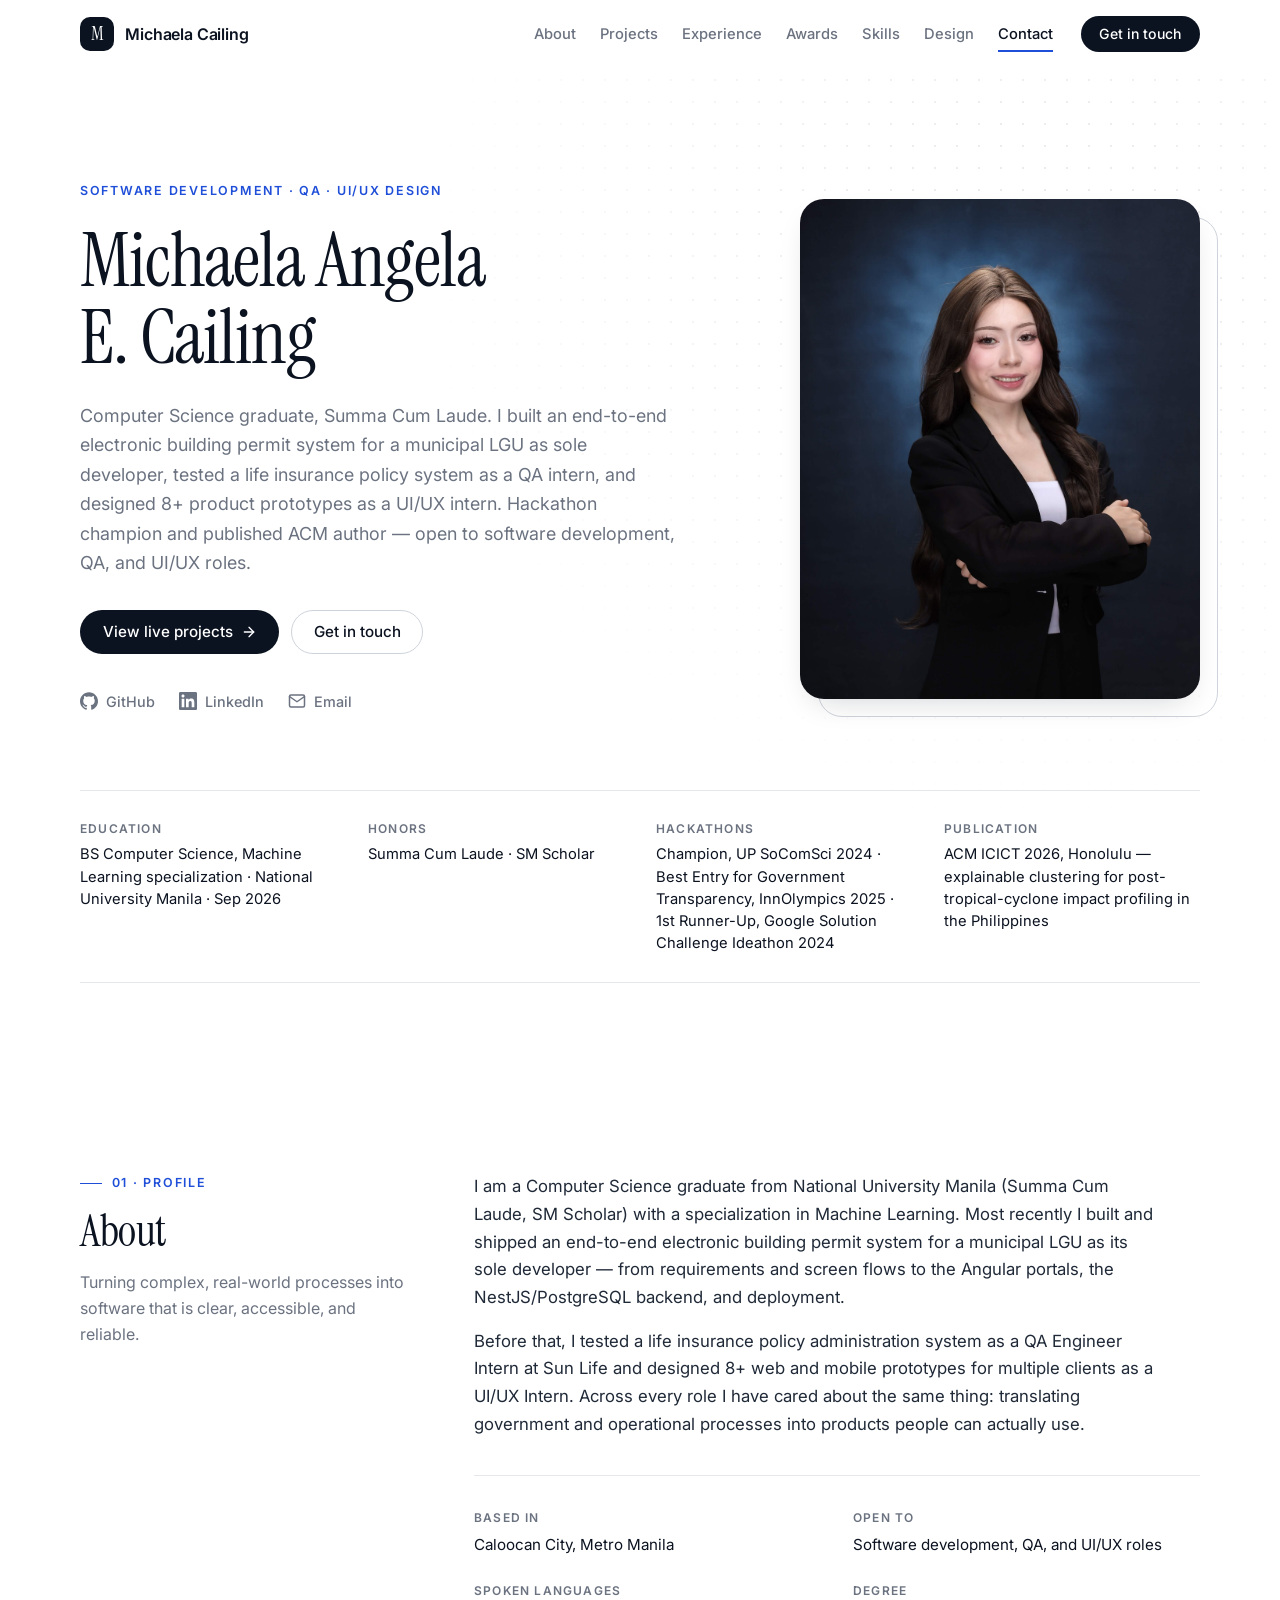
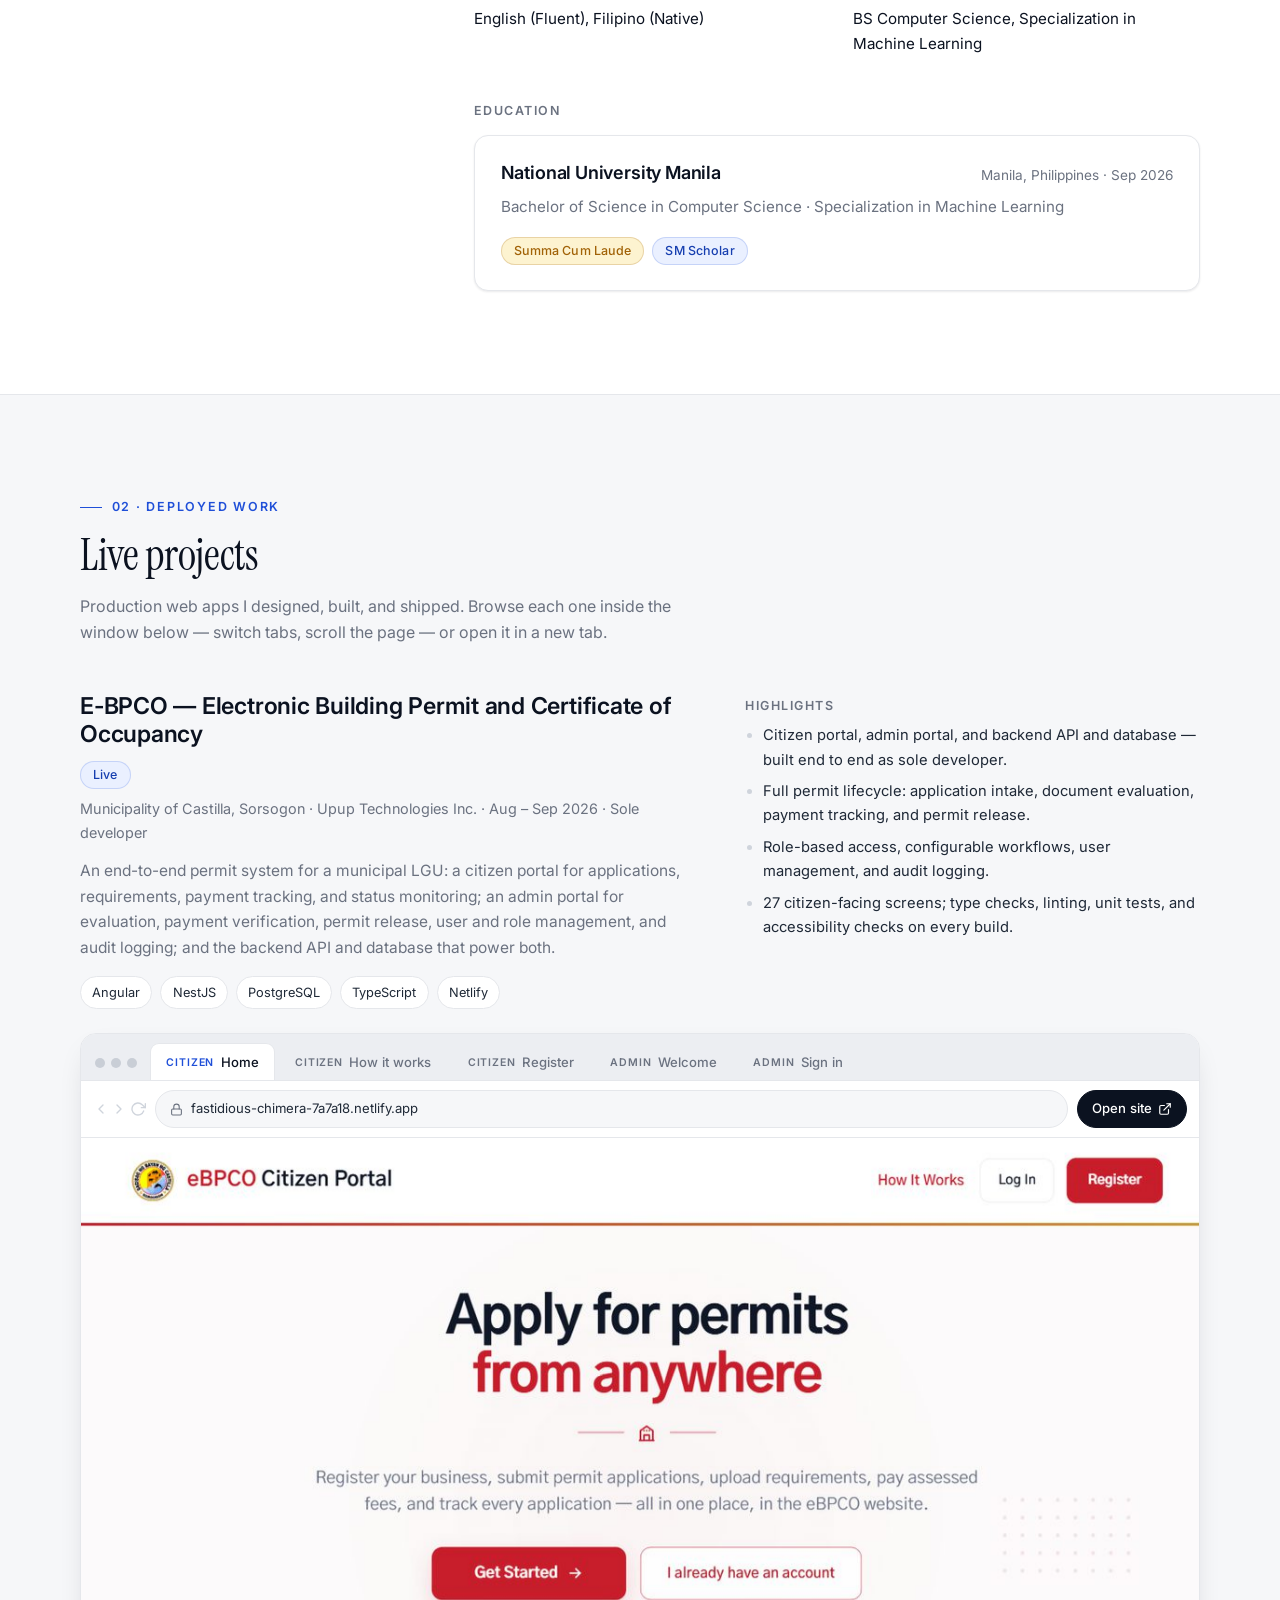
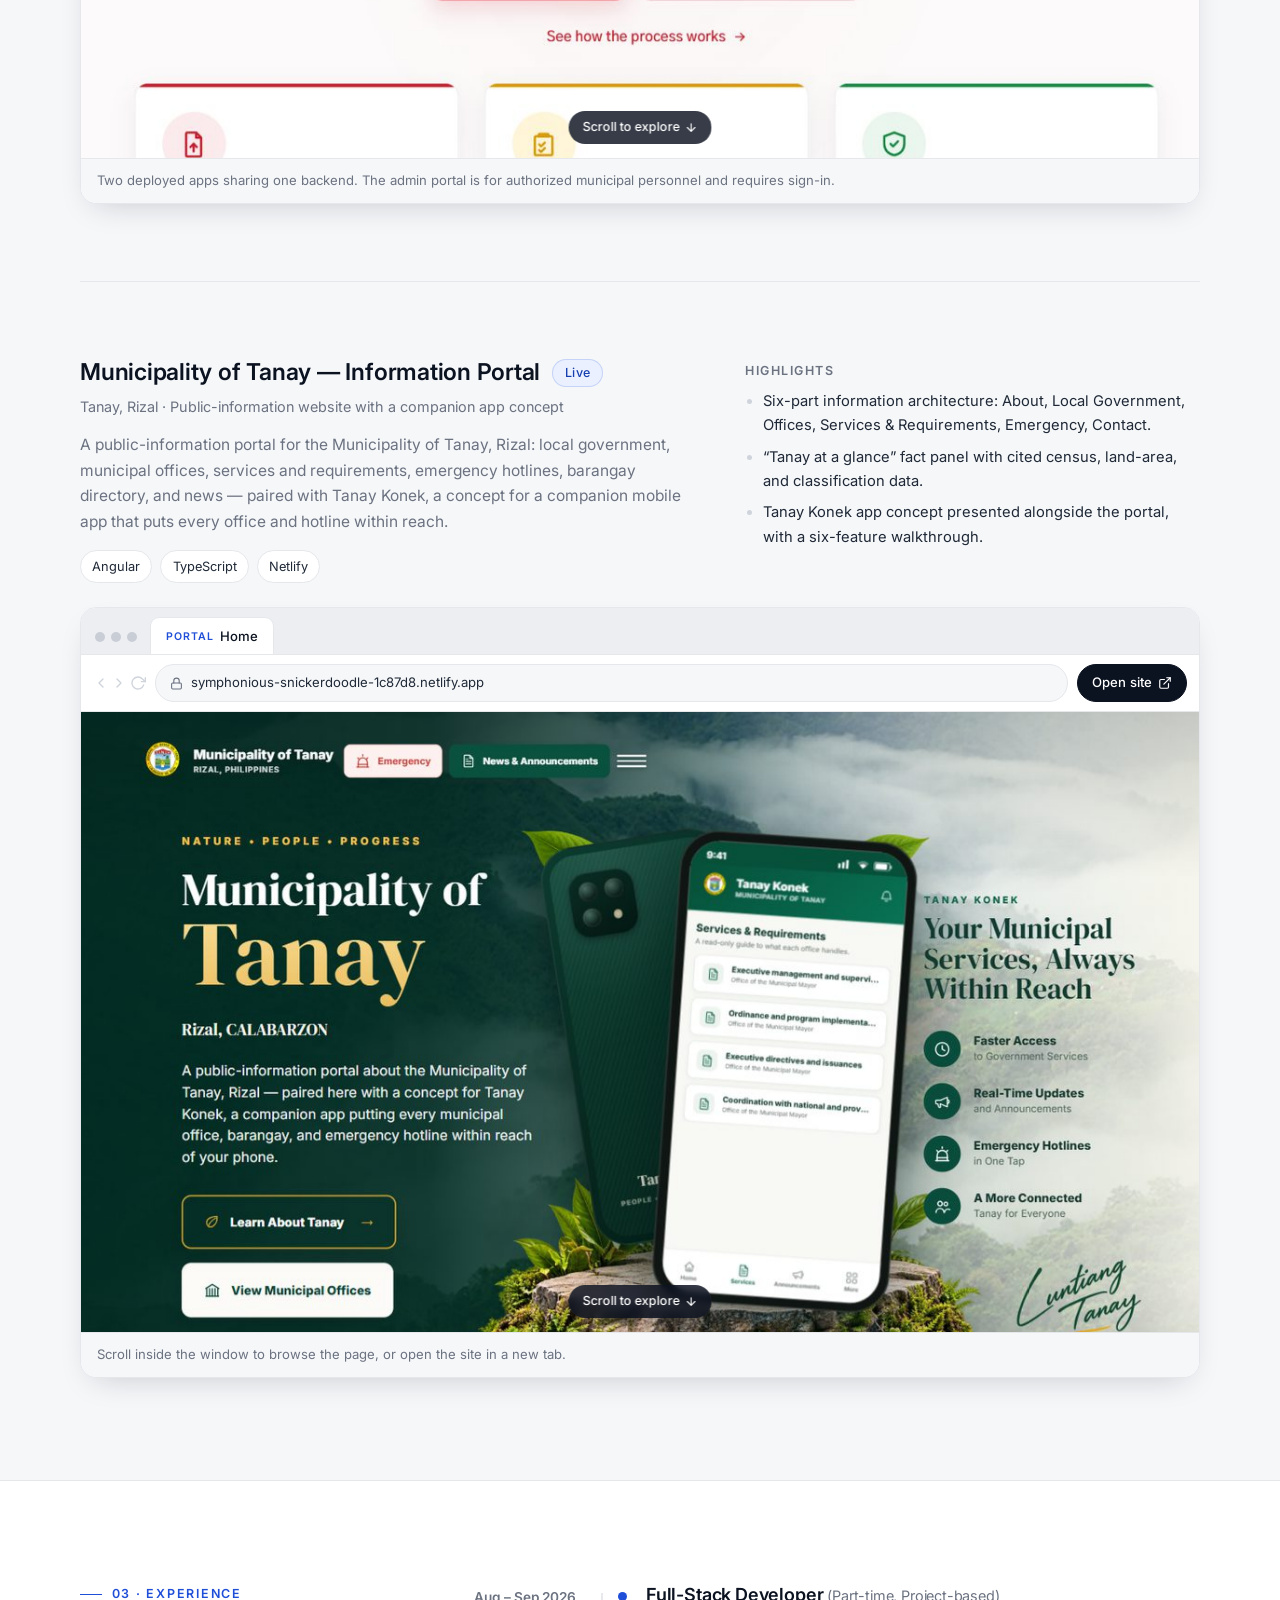
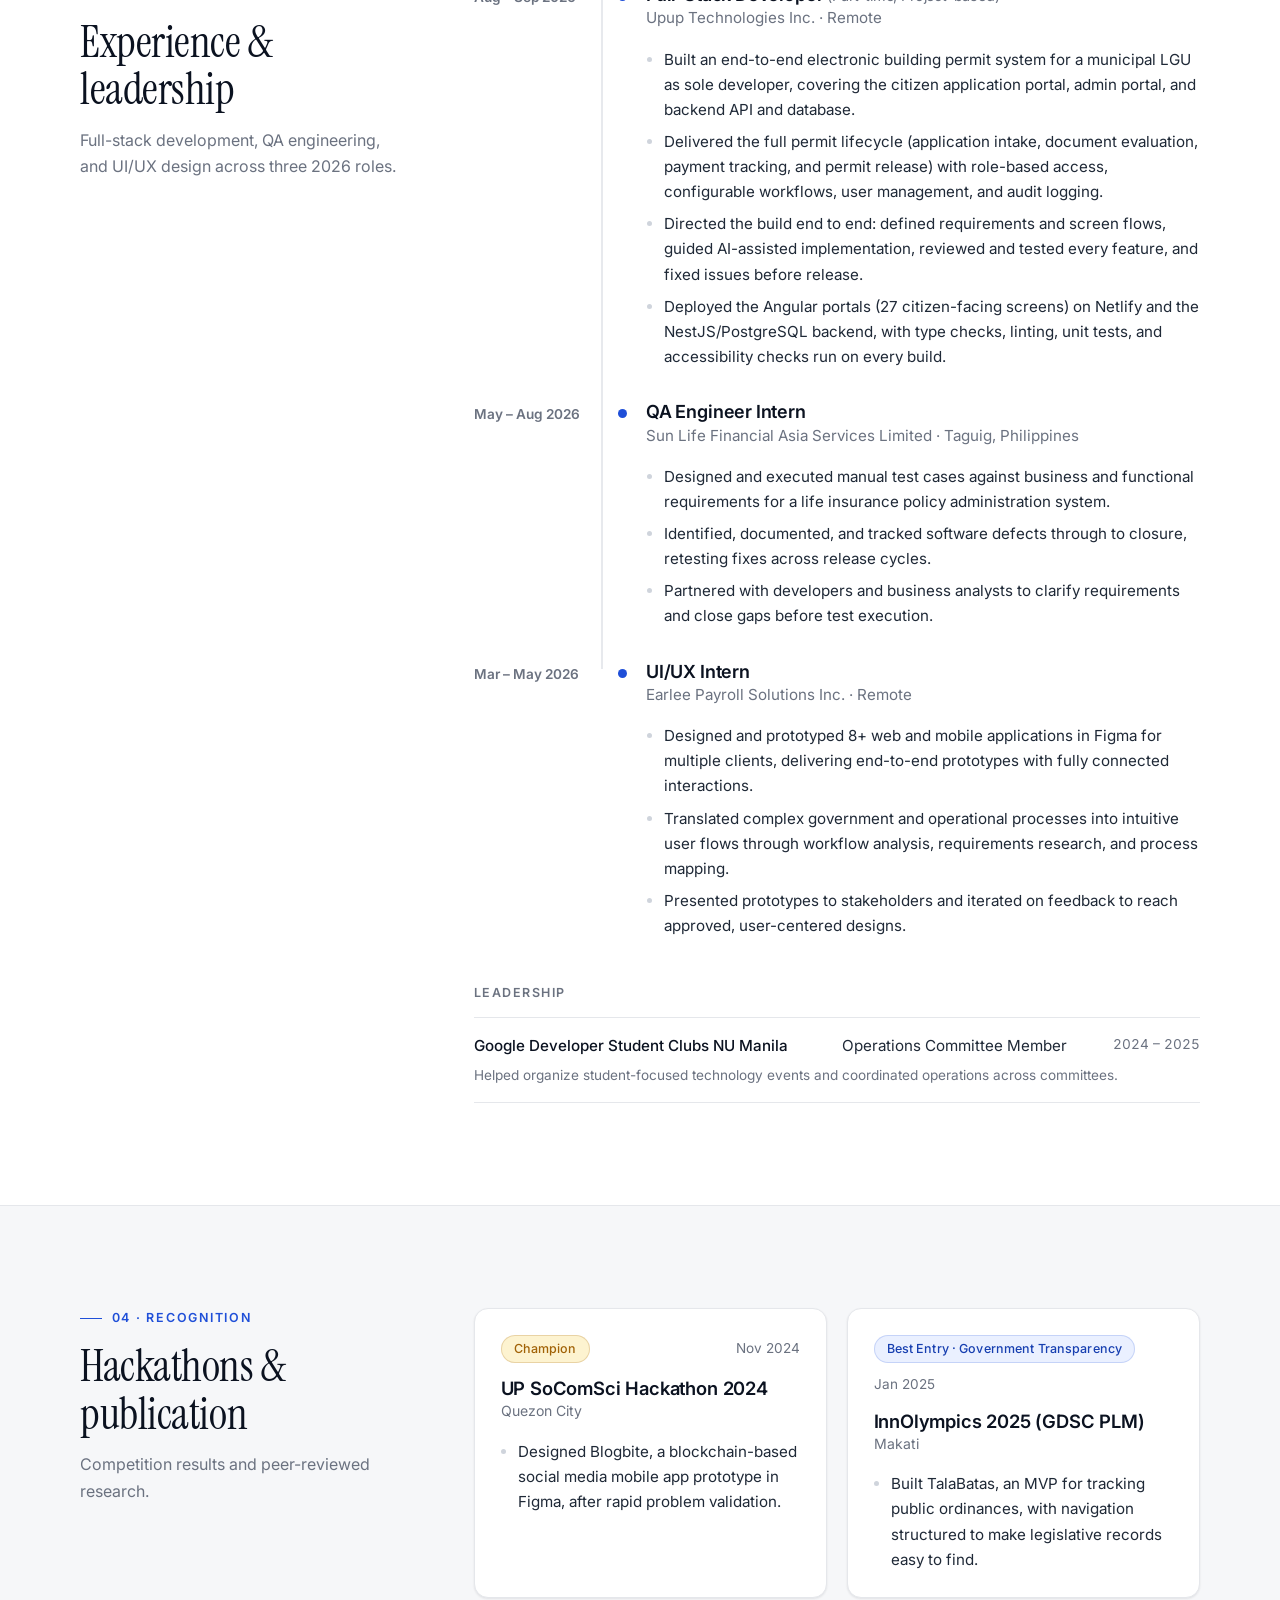
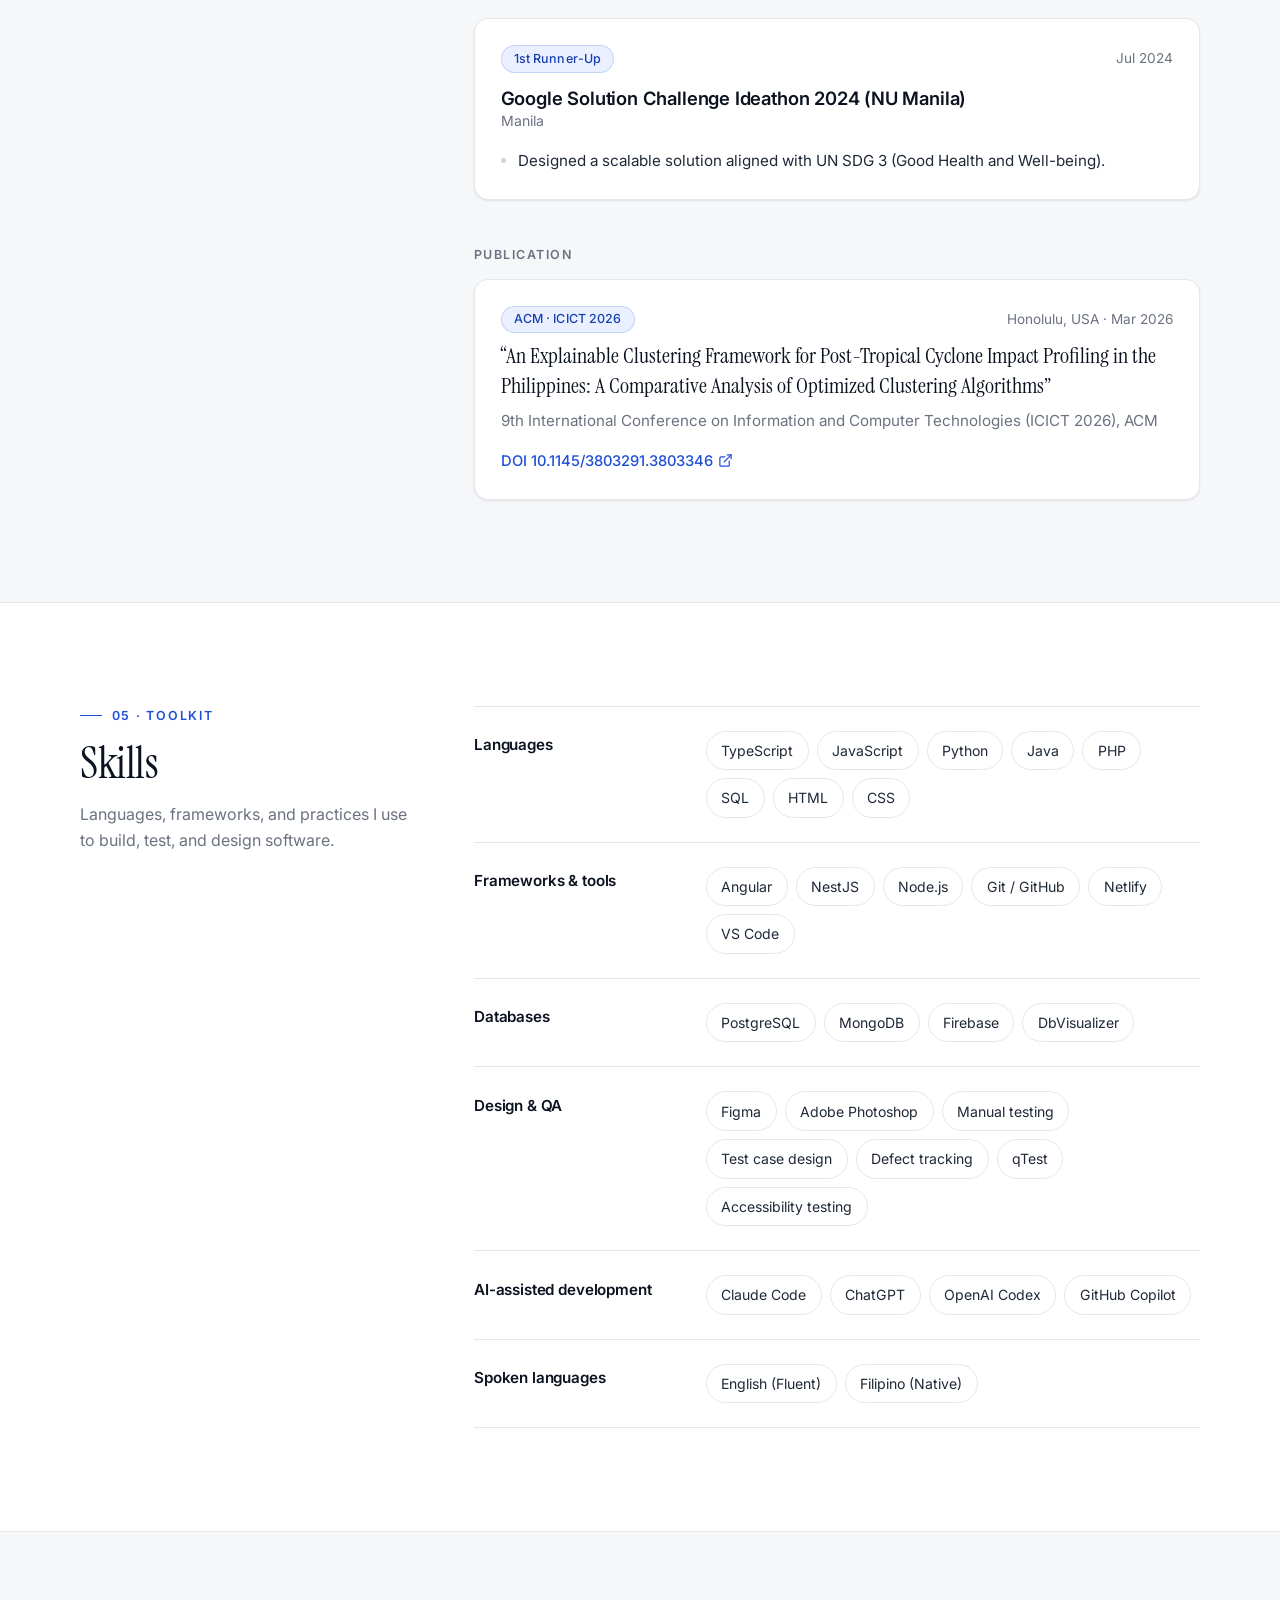
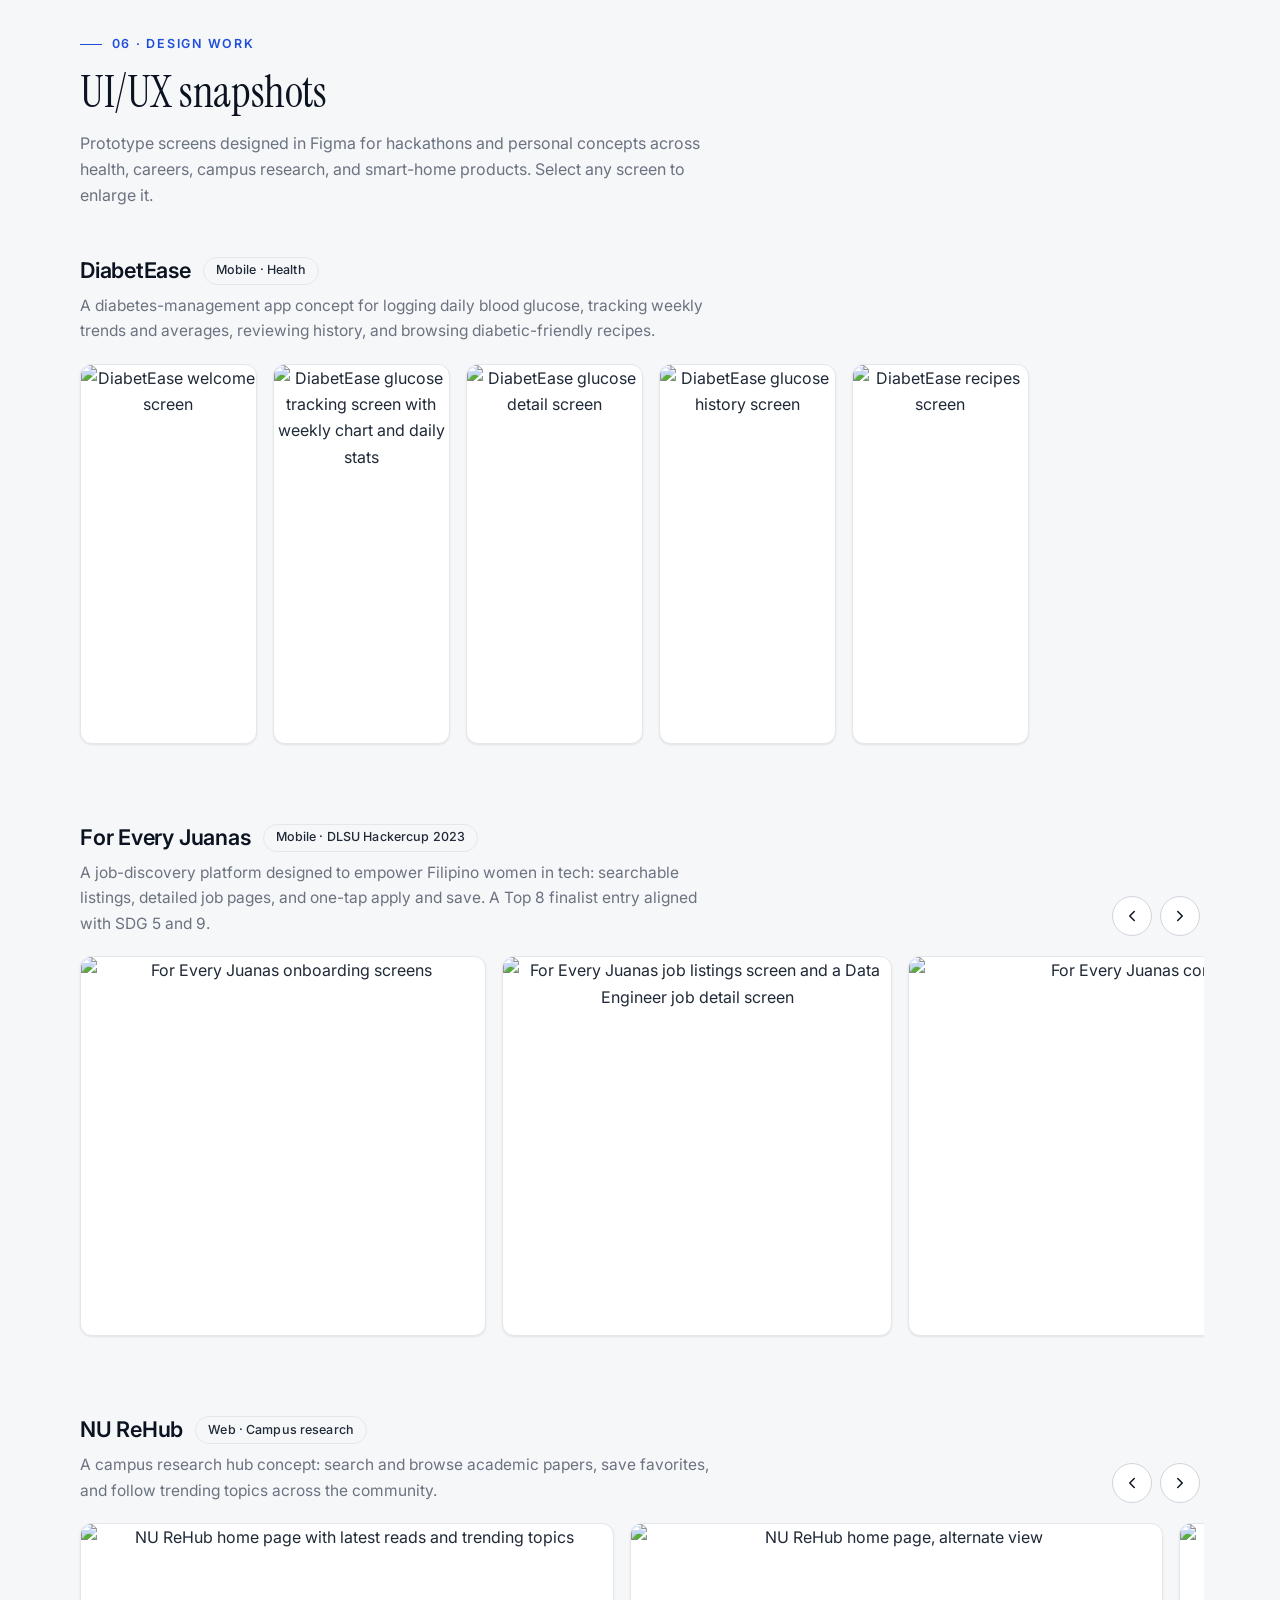
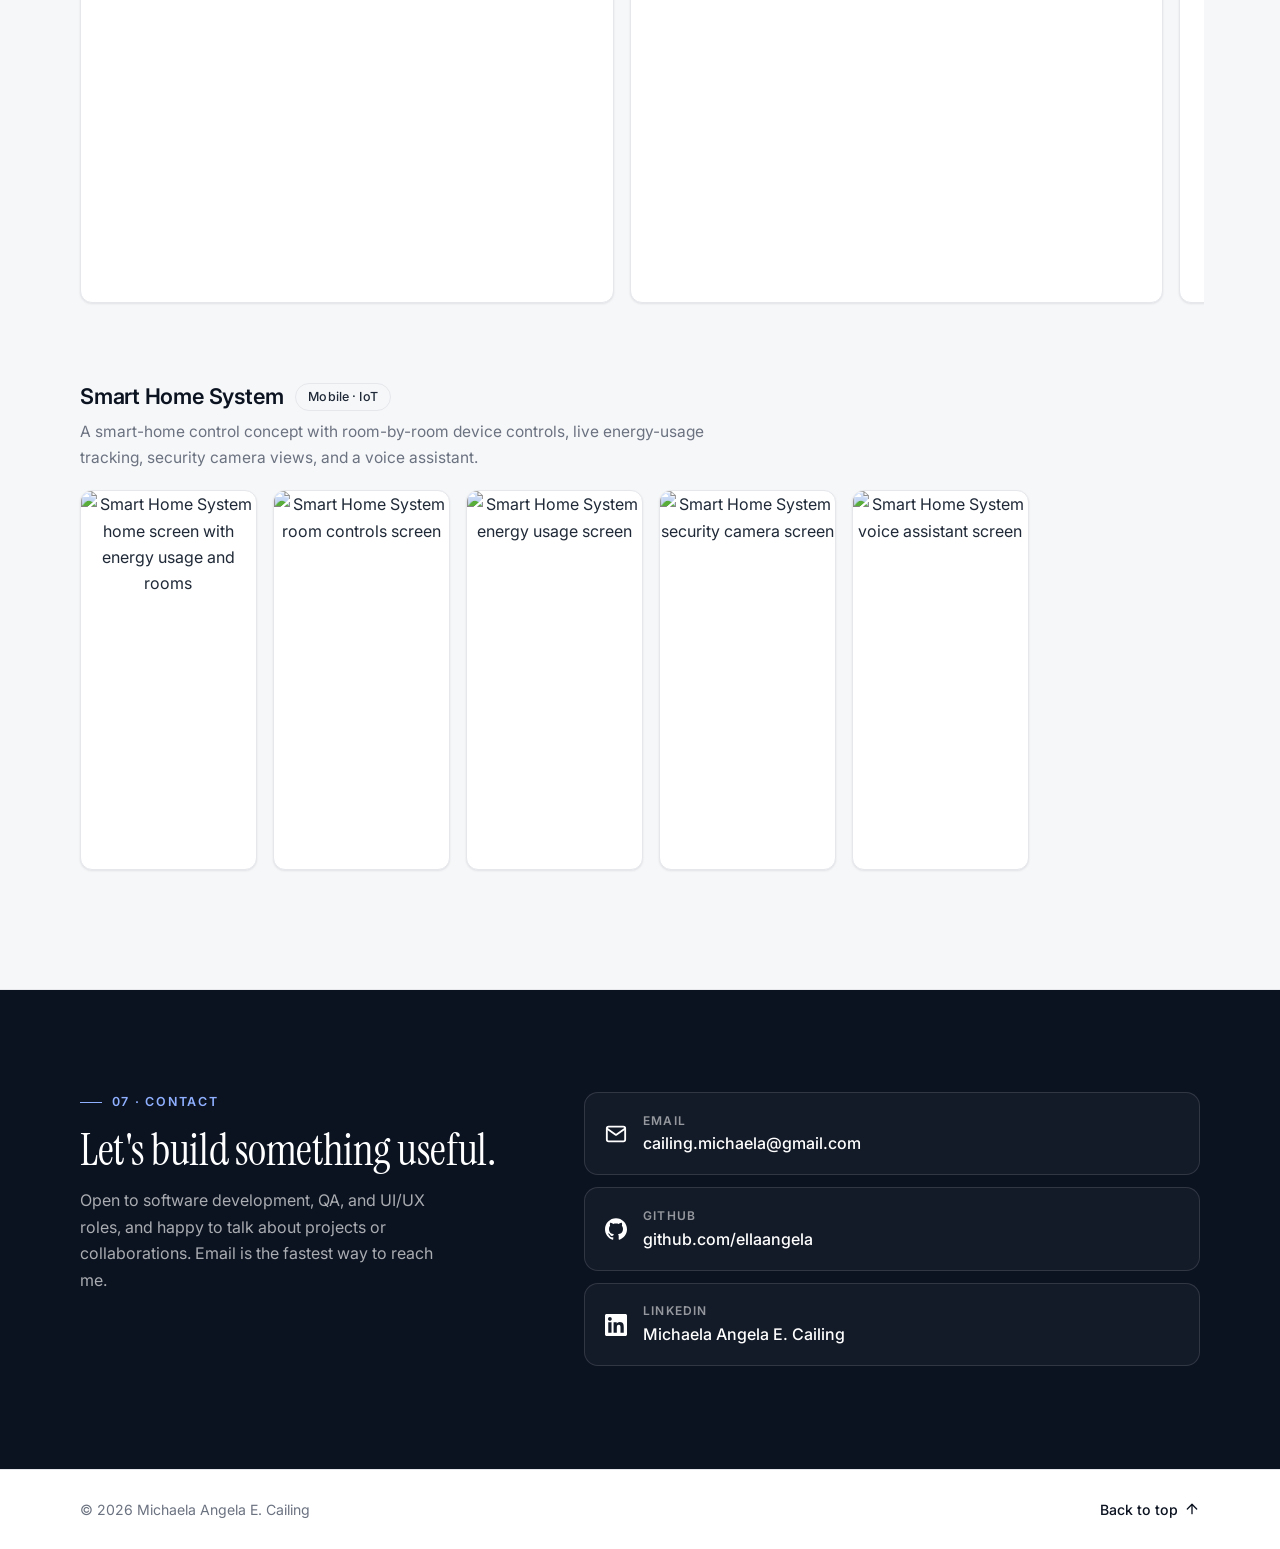
==== commit 1f5ec6a0: "/" ====
--- a/index.html
+++ b/index.html
@@ -305,10 +305,6 @@
                     <span>fastidious-chimera-7a7a18.netlify.app</span>
                   </a>
                   <div class="browser-actions">
-                    <button class="browser-btn" type="button" data-embed-toggle hidden>
-                      <svg class="icon" viewBox="0 0 24 24" aria-hidden="true"><polygon points="5 3 19 12 5 21 5 3" /></svg>
-                      <span class="label">Live preview</span>
-                    </button>
                     <a class="browser-btn browser-btn--primary" href="https://fastidious-chimera-7a7a18.netlify.app/" target="_blank" rel="noreferrer" data-open>
                       <span class="label">Open site</span>
                       <svg class="icon" viewBox="0 0 24 24" aria-hidden="true"><path d="M18 13v6a2 2 0 0 1-2 2H5a2 2 0 0 1-2-2V8a2 2 0 0 1 2-2h6" /><polyline points="15 3 21 3 21 9" /><line x1="10" y1="14" x2="21" y2="3" /></svg>
@@ -403,10 +399,6 @@
                     <span>symphonious-snickerdoodle-1c87d8.netlify.app</span>
                   </a>
                   <div class="browser-actions">
-                    <button class="browser-btn" type="button" data-embed-toggle hidden>
-                      <svg class="icon" viewBox="0 0 24 24" aria-hidden="true"><polygon points="5 3 19 12 5 21 5 3" /></svg>
-                      <span class="label">Live preview</span>
-                    </button>
                     <a class="browser-btn browser-btn--primary" href="https://symphonious-snickerdoodle-1c87d8.netlify.app/" target="_blank" rel="noreferrer" data-open>
                       <span class="label">Open site</span>
                       <svg class="icon" viewBox="0 0 24 24" aria-hidden="true"><path d="M18 13v6a2 2 0 0 1-2 2H5a2 2 0 0 1-2-2V8a2 2 0 0 1 2-2h6" /><polyline points="15 3 21 3 21 9" /><line x1="10" y1="14" x2="21" y2="3" /></svg>
@@ -414,7 +406,7 @@
                   </div>
                 </div>
                 <div class="browser-view">
-                  <div class="browser-pane" role="tabpanel" id="pane-tanay-1" aria-labelledby="tab-tanay-1" data-url="https://symphonious-snickerdoodle-1c87d8.netlify.app/" data-title="Municipality of Tanay, Rizal — Information Portal" data-embed="true">
+                  <div class="browser-pane" role="tabpanel" id="pane-tanay-1" aria-labelledby="tab-tanay-1" data-url="https://symphonious-snickerdoodle-1c87d8.netlify.app/" data-title="Municipality of Tanay, Rizal — Information Portal">
                     <div class="browser-scroll">
                       <img src="assets/projects/tanay-portal.jpg" alt="Municipality of Tanay information portal home page: hero with the Tanay Konek app concept, quick links to municipal information, an app feature walkthrough, and a facts panel about the municipality" width="1200" height="2976" loading="lazy" />
                     </div>
@@ -422,7 +414,7 @@
                   </div>
                 </div>
                 <p class="browser-note">
-                  Use <strong>Live preview</strong> to load the real site inside this window, or open it in a new tab.
+                  Scroll inside the window to browse the page, or open the site in a new tab.
                 </p>
               </div>
             </article>
--- a/styles.css
+++ b/styles.css
@@ -1246,13 +1246,6 @@
   height: auto;
 }
 
-.browser-scroll iframe {
-  display: block;
-  width: 100%;
-  height: 100%;
-  border: 0;
-  background: #fff;
-}
 
 .browser-hint {
   position: absolute;
@@ -1280,7 +1273,6 @@
 }
 
 .browser-pane.is-scrolled .browser-hint,
-.browser-pane.is-embed .browser-hint,
 .browser-pane.no-overflow .browser-hint {
   opacity: 0;
 }
